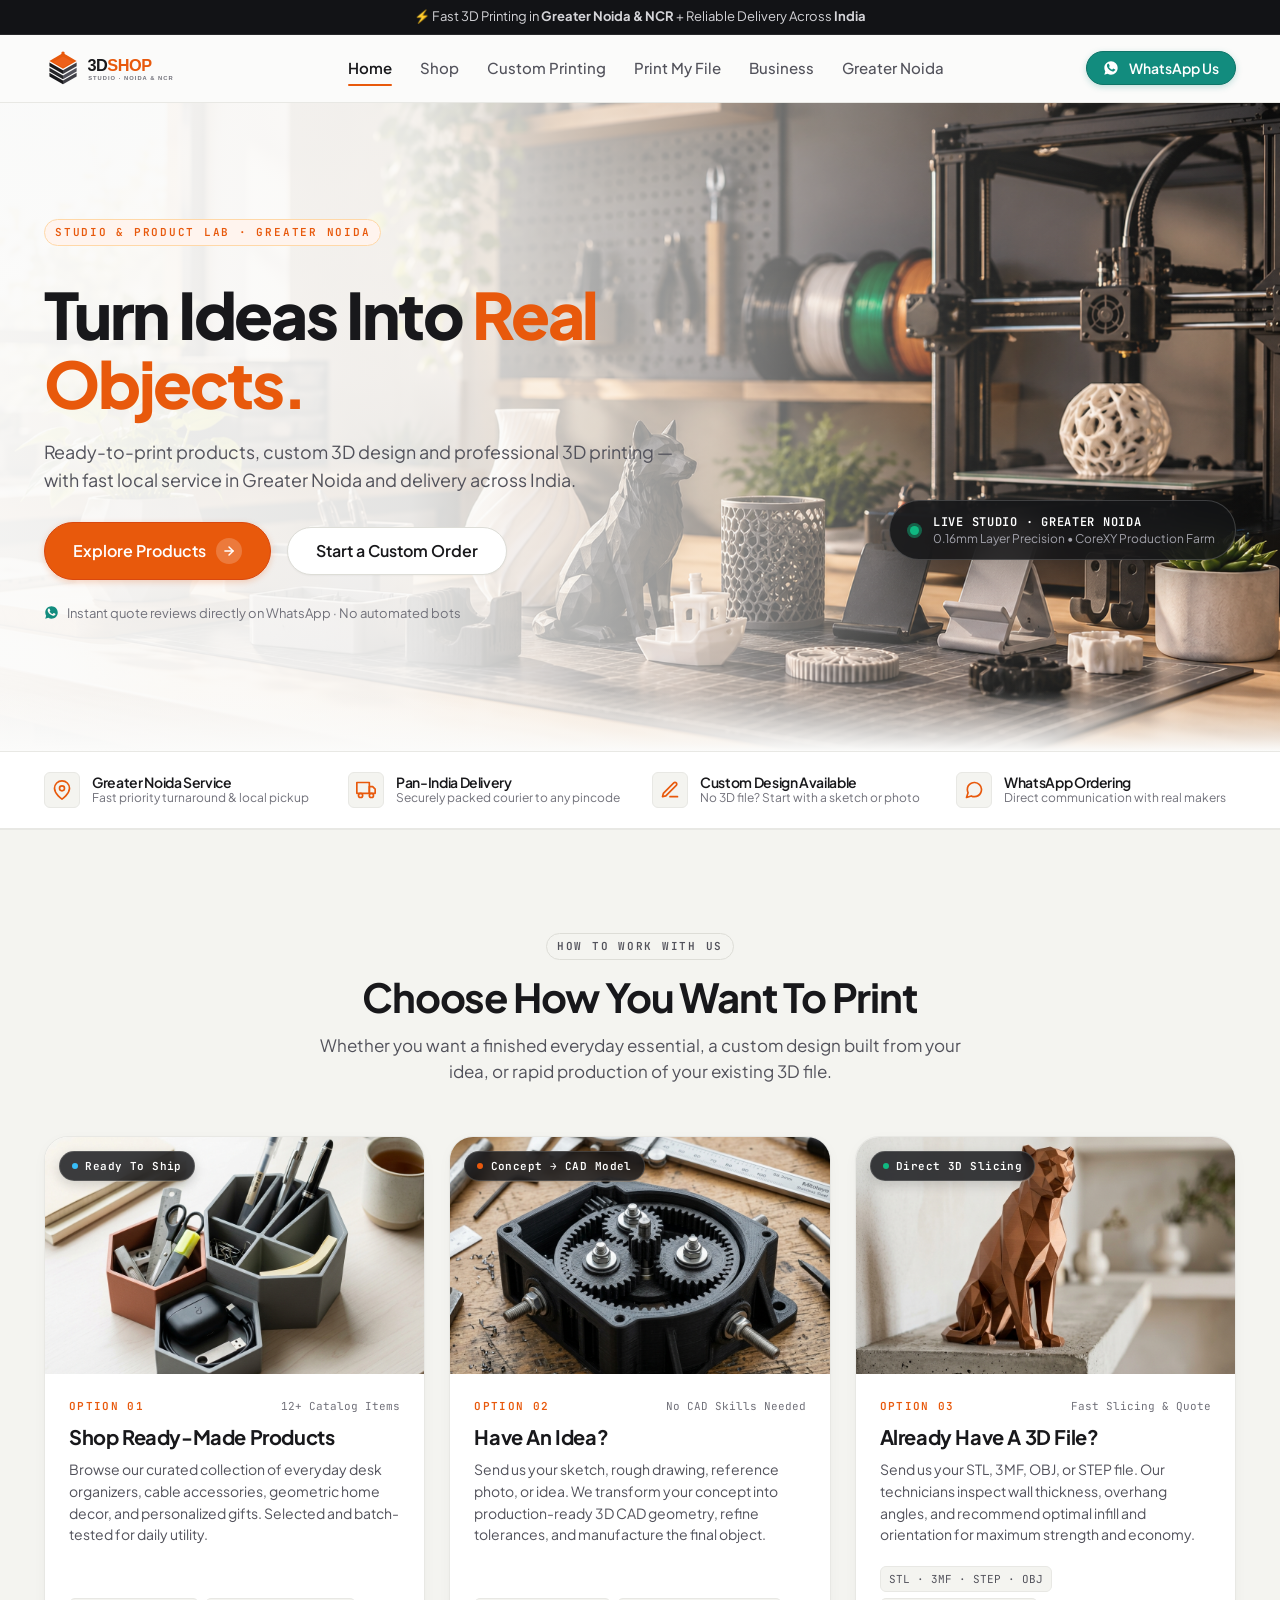
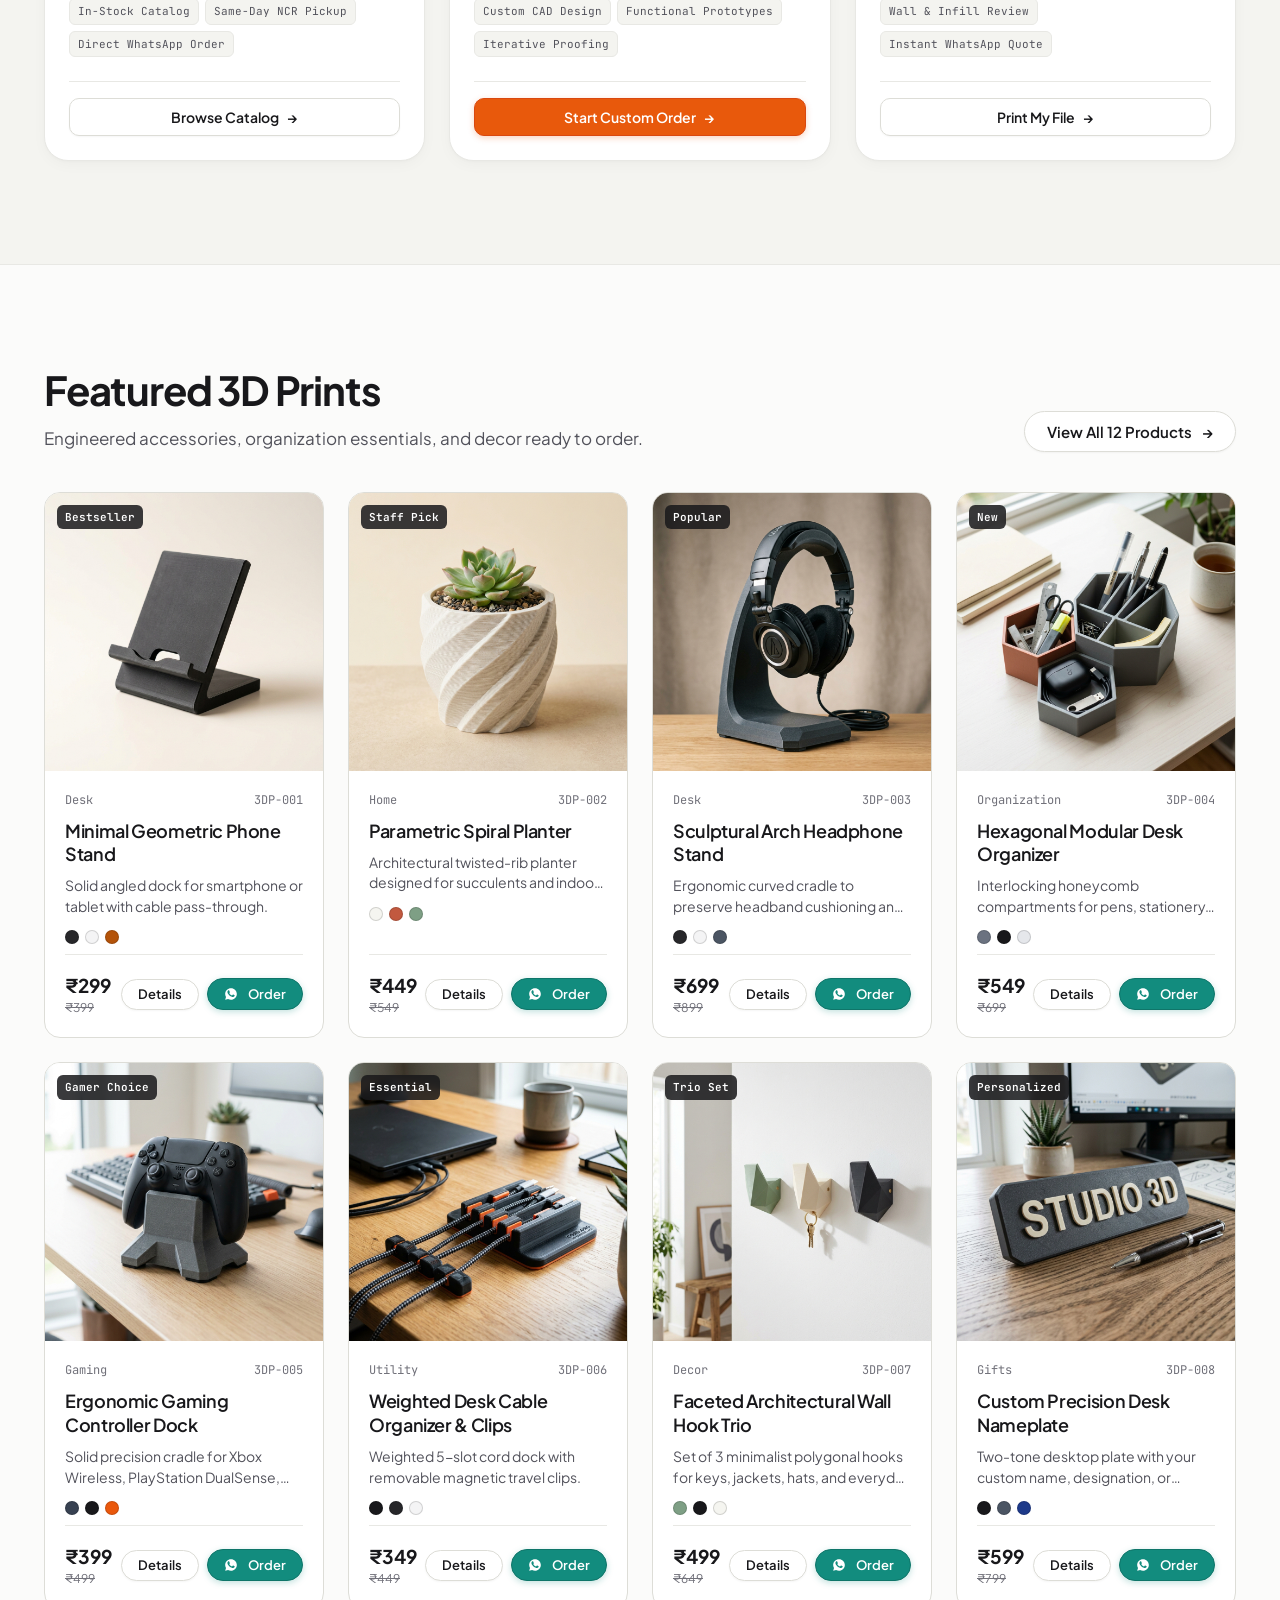
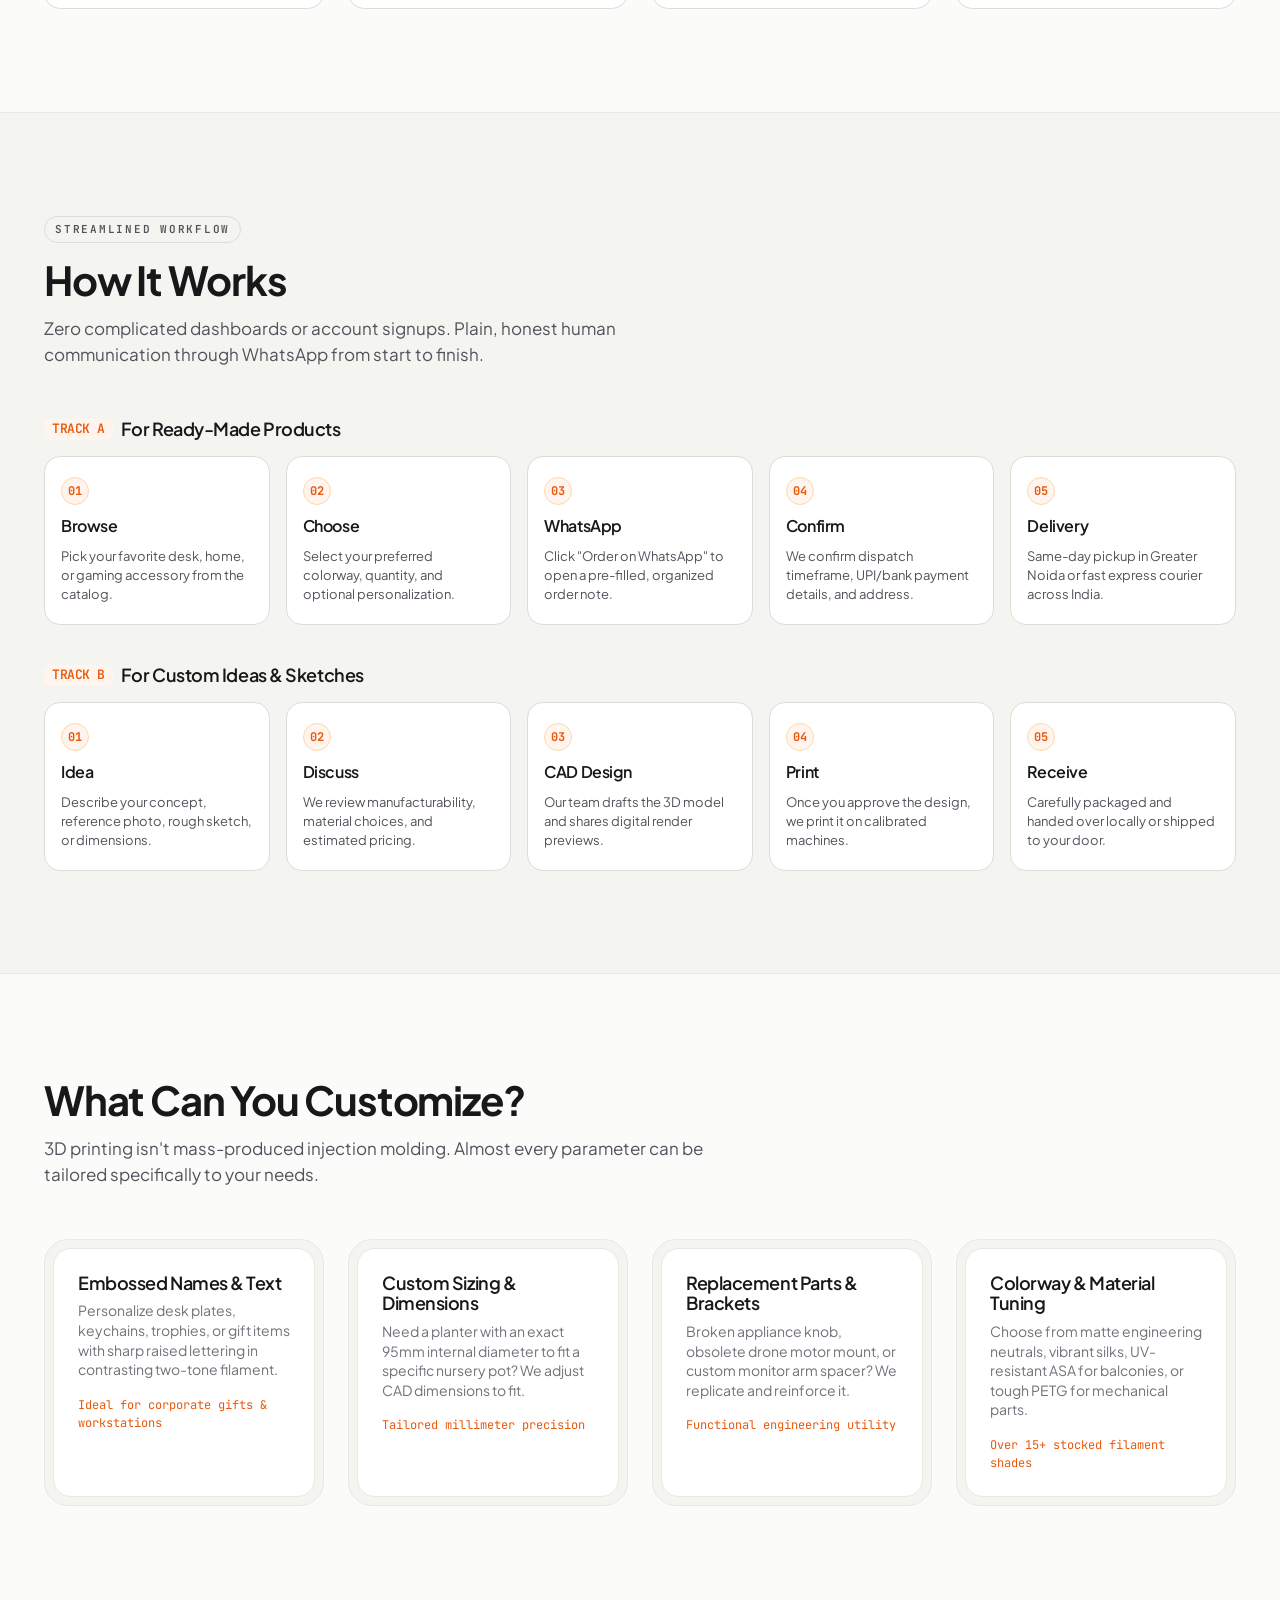
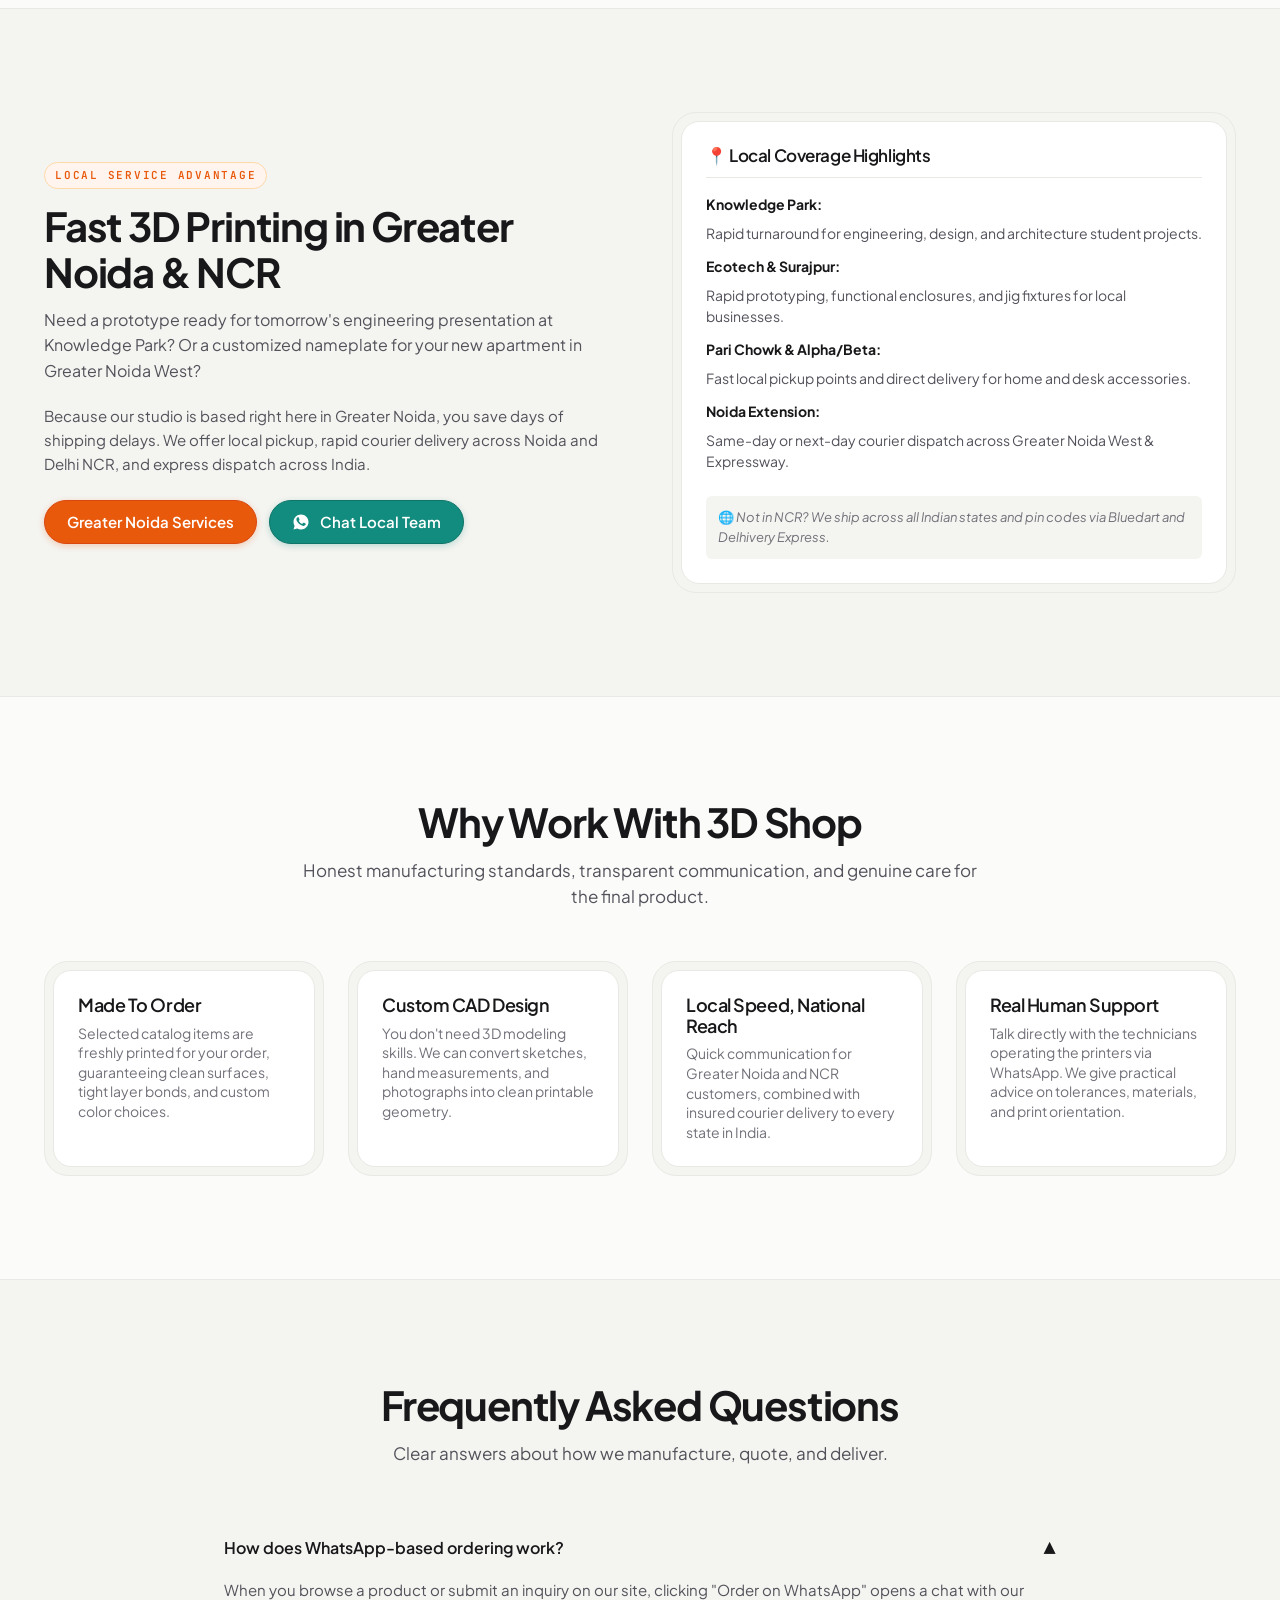
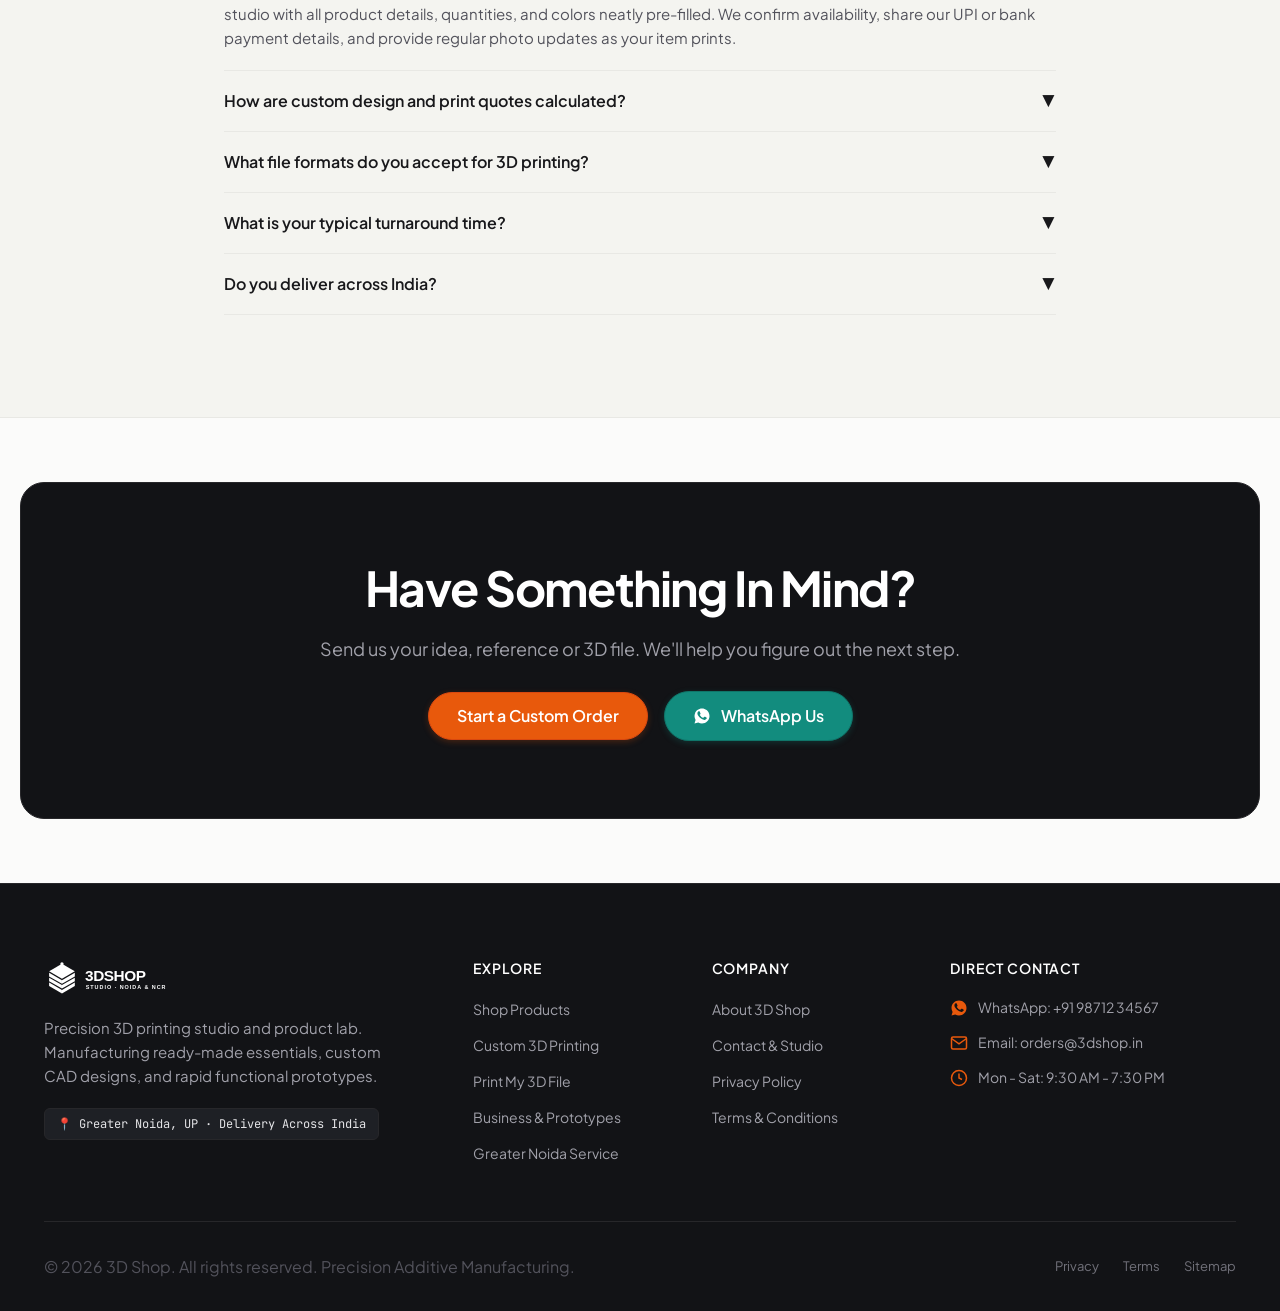
==== index.html @ dcbf20f1 "feat: complete production-ready 3D Shop studio website" ====
<!DOCTYPE html>
<html lang="en">
<head>
  <meta charset="UTF-8">
  <meta name="viewport" content="width=device-width, initial-scale=1.0">
  <title>3D Shop | 3D Printed Products &amp; Custom 3D Printing in India</title>
  <meta name="description" content="Shop ready-made 3D printed products or request custom 3D design and manufacturing. Fast local service in Greater Noida and secure delivery across India.">
  <link rel="canonical" href="https://3dshop.in/">
  
  <!-- Open Graph / Facebook -->
  <meta property="og:type" content="website">
  <meta property="og:url" content="https://3dshop.in/">
  <meta property="og:title" content="3D Shop | Turn Ideas Into Real Objects">
  <meta property="og:description" content="Ready-to-print products, custom 3D design and professional 3D printing. Fast local service in Greater Noida with nationwide delivery across India.">
  <meta property="og:image" content="https://3dshop.in/assets/images/hero-studio-prints.jpg">

  <!-- Twitter / X -->
  <meta name="twitter:card" content="summary_large_image">
  <meta name="twitter:title" content="3D Shop | 3D Printed Products &amp; Custom 3D Printing">
  <meta name="twitter:description" content="Shop ready-made 3D printed products or request custom 3D design. Fast local service in Greater Noida &amp; delivery across India.">
  <meta name="twitter:image" content="https://3dshop.in/assets/images/hero-studio-prints.jpg">

  <!-- Favicons & Manifest -->
  <link rel="icon" type="image/svg+xml" href="assets/logo/favicon.svg">
  <link rel="manifest" href="site.webmanifest">
  <meta name="theme-color" content="#18181B">

  <!-- Stylesheets -->
  <link rel="stylesheet" href="css/style.css">
  <link rel="stylesheet" href="css/components.css">
  <link rel="stylesheet" href="css/responsive.css">

  <!-- Schema.org JSON-LD -->
  <script type="application/ld+json">
  {
    "@context": "https://schema.org",
    "@type": "LocalBusiness",
    "name": "3D Shop",
    "image": "https://3dshop.in/assets/images/hero-studio-prints.jpg",
    "description": "3D printing studio and product store in Greater Noida, providing ready-made 3D printed products, custom 3D design, and rapid prototyping across India.",
    "telephone": "+919871234567",
    "address": {
      "@type": "PostalAddress",
      "addressLocality": "Greater Noida",
      "addressRegion": "Uttar Pradesh",
      "addressCountry": "IN"
    },
    "geo": {
      "@type": "GeoCoordinates",
      "latitude": "28.4744",
      "longitude": "77.5040"
    },
    "url": "https://3dshop.in/",
    "priceRange": "₹₹",
    "areaServed": [
      { "@type": "City", "name": "Greater Noida" },
      { "@type": "City", "name": "Noida" },
      { "@type": "Country", "name": "India" }
    ]
  }
  </script>
</head>
<body>

  <!-- Top Announcement Bar -->
  <div style="background-color: var(--bg-dark); color: #D4D4D8; font-size: 0.8125rem; padding: 0.45rem 1rem; text-align: center; border-bottom: 1px solid var(--border-dark);">
    <span>⚡ Fast 3D Printing in <strong>Greater Noida &amp; NCR</strong> + Reliable Delivery Across <strong>India</strong></span>
  </div>

  <!-- Header -->
  <header class="site-header" role="banner">
    <div class="container header-container">
      <a href="index.html" class="logo-link" aria-label="3D Shop Homepage">
        <img src="assets/logo/logo.svg" alt="3D Shop Logo" class="logo-img" width="160" height="38">
      </a>

      <nav class="desktop-nav" aria-label="Main Navigation">
        <a href="index.html" class="nav-link active">Home</a>
        <a href="shop.html" class="nav-link">Shop</a>
        <a href="custom-3d-printing.html" class="nav-link">Custom Printing</a>
        <a href="print-my-file.html" class="nav-link">Print My File</a>
        <a href="business.html" class="nav-link">Business</a>
        <a href="3d-printing-greater-noida.html" class="nav-link">Greater Noida</a>
      </nav>

      <div class="header-actions">
        <button type="button" class="btn btn-sm btn-whatsapp btn-whatsapp-compact" data-whatsapp-action="general">
          <svg width="16" height="16" viewBox="0 0 24 24" fill="currentColor" aria-hidden="true">
            <path fill-rule="evenodd" clip-rule="evenodd" d="M12 2C6.477 2 2 6.477 2 12c0 1.89.525 3.66 1.438 5.168L2 22l4.98-1.408A9.96 9.96 0 0 0 12 22c5.523 0 10-4.477 10-10S17.523 2 12 2zm5.405 13.924c-.228.644-1.127 1.23-1.603 1.306-.445.07-1.026.098-1.66-.107-.404-.13-1.002-.328-1.748-.65-3.08-1.332-5.09-4.444-5.244-4.65-.154-.205-1.25-1.663-1.25-3.172 0-1.51.785-2.253 1.066-2.56.281-.308.614-.385.82-.385.205 0 .41.002.589.011.189.01.44-.071.688.522.256.615.87 2.128.947 2.282.077.154.128.333.026.538-.103.205-.154.333-.308.513-.154.179-.323.4-.461.538-.154.154-.314.32-.135.628.179.308.796 1.311 1.706 2.121 1.171 1.042 2.16 1.365 2.468 1.519.308.154.487.128.667-.077.179-.205.769-.897.974-1.205.205-.308.41-.256.692-.154.282.103 1.794.846 2.102 1.001.308.154.513.23.589.36.077.127.077.742-.151 1.386z"/>
          </svg>
          <span>WhatsApp Us</span>
        </button>

        <button type="button" class="mobile-nav-toggle" aria-label="Toggle navigation menu" aria-expanded="false">
          <span class="hamburger-icon">
            <span class="hamburger-line"></span>
            <span class="hamburger-line"></span>
            <span class="hamburger-line"></span>
          </span>
        </button>
      </div>
    </div>
  </header>

  <!-- Mobile Drawer Overlay & Panel -->
  <div class="mobile-drawer-overlay"></div>
  <aside class="mobile-drawer" aria-label="Mobile Navigation Drawer">
    <div class="mobile-drawer-header">
      <img src="assets/logo/logo.svg" alt="3D Shop Logo" height="32">
      <button type="button" class="mobile-drawer-close" aria-label="Close navigation menu">
        <svg width="20" height="20" viewBox="0 0 24 24" fill="none" stroke="currentColor" stroke-width="2" stroke-linecap="round" stroke-linejoin="round">
          <line x1="18" y1="6" x2="6" y2="18"></line>
          <line x1="6" y1="6" x2="18" y2="18"></line>
        </svg>
      </button>
    </div>
    <nav class="mobile-drawer-links">
      <a href="index.html" class="mobile-nav-link active">Home</a>
      <a href="shop.html" class="mobile-nav-link">Shop Products</a>
      <a href="custom-3d-printing.html" class="mobile-nav-link">Custom 3D Printing</a>
      <a href="print-my-file.html" class="mobile-nav-link">Print My 3D File</a>
      <a href="business.html" class="mobile-nav-link">Business &amp; Prototyping</a>
      <a href="3d-printing-greater-noida.html" class="mobile-nav-link">Greater Noida Service</a>
      <a href="about.html" class="mobile-nav-link">About Us</a>
      <a href="contact.html" class="mobile-nav-link">Contact</a>
    </nav>
    <div class="mobile-drawer-footer">
      <button type="button" class="btn btn-whatsapp" style="width: 100%;" data-whatsapp-action="general">
        <svg width="18" height="18" viewBox="0 0 24 24" fill="currentColor" aria-hidden="true" style="flex-shrink: 0;"><path fill-rule="evenodd" clip-rule="evenodd" d="M12 2C6.477 2 2 6.477 2 12c0 1.89.525 3.66 1.438 5.168L2 22l4.98-1.408A9.96 9.96 0 0 0 12 22c5.523 0 10-4.477 10-10S17.523 2 12 2zm5.405 13.924c-.228.644-1.127 1.23-1.603 1.306-.445.07-1.026.098-1.66-.107-.404-.13-1.002-.328-1.748-.65-3.08-1.332-5.09-4.444-5.244-4.65-.154-.205-1.25-1.663-1.25-3.172 0-1.51.785-2.253 1.066-2.56.281-.308.614-.385.82-.385.205 0 .41.002.589.011.189.01.44-.071.688.522.256.615.87 2.128.947 2.282.077.154.128.333.026.538-.103.205-.154.333-.308.513-.154.179-.323.4-.461.538-.154.154-.314.32-.135.628.179.308.796 1.311 1.706 2.121 1.171 1.042 2.16 1.365 2.468 1.519.308.154.487.128.667-.077.179-.205.769-.897.974-1.205.205-.308.41-.256.692-.154.282.103 1.794.846 2.102 1.001.308.154.513.23.589.36.077.127.077.742-.151 1.386z"/></svg>
        <span>Chat on WhatsApp</span>
      </button>
      <p class="text-caption" style="text-align: center;">Greater Noida Studio · Nationwide Shipping</p>
    </div>
  </aside>

  <main id="main-content">
    <!-- Hero Section -->
    <section class="section hero-section">
      <div class="container">
        <div class="hero-grid">
          <div class="hero-content">
            <div class="eyebrow">Studio &amp; Product Lab · Greater Noida</div>
            <h1 class="hero-title">
              Turn Ideas Into <span class="highlight">Real Objects.</span>
            </h1>
            <p class="hero-subtext">
              Ready-to-print products, custom 3D design and professional 3D printing — with fast local service in Greater Noida and delivery across India.
            </p>
            <div class="hero-cta-group">
              <a href="shop.html" class="btn btn-lg btn-primary">
                <span>Explore Products</span>
                <span class="btn-icon-wrap" aria-hidden="true">
                  <svg width="14" height="14" viewBox="0 0 24 24" fill="none" stroke="currentColor" stroke-width="2.5" stroke-linecap="round" stroke-linejoin="round">
                    <line x1="5" y1="12" x2="19" y2="12"></line>
                    <polyline points="12 5 19 12 12 19"></polyline>
                  </svg>
                </span>
              </a>
              <a href="custom-3d-printing.html" class="btn btn-lg btn-secondary">
                <span>Start a Custom Order</span>
              </a>
            </div>
            <p class="text-caption" style="display: flex; align-items: center; gap: 0.5rem; margin-top: 0.25rem;">
              <svg width="15" height="15" viewBox="0 0 24 24" fill="#128C7E" aria-hidden="true">
                <path fill-rule="evenodd" clip-rule="evenodd" d="M12 2C6.477 2 2 6.477 2 12c0 1.89.525 3.66 1.438 5.168L2 22l4.98-1.408A9.96 9.96 0 0 0 12 22c5.523 0 10-4.477 10-10S17.523 2 12 2zm5.405 13.924c-.228.644-1.127 1.23-1.603 1.306-.445.07-1.026.098-1.66-.107-.404-.13-1.002-.328-1.748-.65-3.08-1.332-5.09-4.444-5.244-4.65-.154-.205-1.25-1.663-1.25-3.172 0-1.51.785-2.253 1.066-2.56.281-.308.614-.385.82-.385.205 0 .41.002.589.011.189.01.44-.071.688.522.256.615.87 2.128.947 2.282.077.154.128.333.026.538-.103.205-.154.333-.308.513-.154.179-.323.4-.461.538-.154.154-.314.32-.135.628.179.308.796 1.311 1.706 2.121 1.171 1.042 2.16 1.365 2.468 1.519.308.154.487.128.667-.077.179-.205.769-.897.974-1.205.205-.308.41-.256.692-.154.282.103 1.794.846 2.102 1.001.308.154.513.23.589.36.077.127.077.742-.151 1.386z"/>
              </svg>
              <span>Instant quote reviews directly on WhatsApp · No automated bots</span>
            </p>
          </div>

          <!-- Hero Studio Live Telemetry Badge (Showcasing hero.png background) -->
          <div class="hero-visual-wrap">
            <div class="hero-studio-badge">
              <span class="pulse-indicator" aria-hidden="true"></span>
              <div class="hero-studio-badge-text">
                <span class="hero-studio-badge-title">Live Studio &middot; Greater Noida</span>
                <span class="hero-studio-badge-sub">0.16mm Layer Precision &bull; CoreXY Production Farm</span>
              </div>
            </div>
          </div>
        </div>
      </div>
    </section>

    <!-- Trust Strip -->
    <div class="trust-strip">
      <div class="container">
        <div class="trust-strip-grid">
          <div class="trust-item">
            <div class="trust-icon-box">
              <svg width="20" height="20" viewBox="0 0 24 24" fill="none" stroke="currentColor" stroke-width="2" stroke-linecap="round" stroke-linejoin="round">
                <path d="M21 10c0 7-9 13-9 13s-9-6-9-13a9 9 0 0 1 18 0z"></path>
                <circle cx="12" cy="10" r="3"></circle>
              </svg>
            </div>
            <div class="trust-text-group">
              <h4>Greater Noida Service</h4>
              <p>Fast priority turnaround &amp; local pickup</p>
            </div>
          </div>

          <div class="trust-item">
            <div class="trust-icon-box">
              <svg width="20" height="20" viewBox="0 0 24 24" fill="none" stroke="currentColor" stroke-width="2" stroke-linecap="round" stroke-linejoin="round">
                <rect x="1" y="3" width="15" height="13"></rect>
                <polygon points="16 8 20 8 23 11 23 16 16 16 16 8"></polygon>
                <circle cx="5.5" cy="18.5" r="2.5"></circle>
                <circle cx="18.5" cy="18.5" r="2.5"></circle>
              </svg>
            </div>
            <div class="trust-text-group">
              <h4>Pan-India Delivery</h4>
              <p>Securely packed courier to any pincode</p>
            </div>
          </div>

          <div class="trust-item">
            <div class="trust-icon-box">
              <svg width="20" height="20" viewBox="0 0 24 24" fill="none" stroke="currentColor" stroke-width="2" stroke-linecap="round" stroke-linejoin="round">
                <path d="M12 20h9"></path>
                <path d="M16.5 3.5a2.121 2.121 0 0 1 3 3L7 19l-4 1 1-4L16.5 3.5z"></path>
              </svg>
            </div>
            <div class="trust-text-group">
              <h4>Custom Design Available</h4>
              <p>No 3D file? Start with a sketch or photo</p>
            </div>
          </div>

          <div class="trust-item">
            <div class="trust-icon-box">
              <svg width="20" height="20" viewBox="0 0 24 24" fill="none" stroke="currentColor" stroke-width="2" stroke-linecap="round" stroke-linejoin="round">
                <path d="M21 11.5a8.38 8.38 0 0 1-.9 3.8 8.5 8.5 0 0 1-7.6 4.7 8.38 8.38 0 0 1-3.8-.9L3 21l1.9-5.7a8.38 8.38 0 0 1-.9-3.8 8.5 8.5 0 0 1 4.7-7.6 8.38 8.38 0 0 1 3.8-.9h.5a8.48 8.48 0 0 1 8 8v.5z"></path>
              </svg>
            </div>
            <div class="trust-text-group">
              <h4>WhatsApp Ordering</h4>
              <p>Direct communication with real makers</p>
            </div>
          </div>
        </div>
      </div>
    </div>

    <!-- Three Service Paths Section -->
    <section class="section section-subtle">
      <div class="container">
        <div class="section-header center">
          <div class="eyebrow eyebrow-neutral">How To Work With Us</div>
          <h2 class="section-title">Choose How You Want To Print</h2>
          <p class="section-description">
            Whether you want a finished everyday essential, a custom design built from your idea, or rapid production of your existing 3D file.
          </p>
        </div>

        <div class="paths-grid">
          <!-- Card 1: Shop Ready-Made -->
          <div class="path-card-premium reveal-on-scroll">
            <div class="path-card-media">
              <img src="assets/products/desk-organizer.jpg" alt="Curated 3D printed modular desk organizer" class="path-card-img" width="600" height="380" loading="lazy">
              <div class="path-card-badge-floating">
                <span class="path-badge-dot"></span>
                <span>Ready To Ship</span>
              </div>
            </div>
            <div class="path-card-body">
              <div class="path-meta-row">
                <span class="path-badge">OPTION 01</span>
                <span class="path-micro-spec">12+ Catalog Items</span>
              </div>
              <h3 class="path-card-title">Shop Ready-Made Products</h3>
              <p class="path-card-desc">
                Browse our curated collection of everyday desk organizers, cable accessories, geometric home decor, and personalized gifts. Selected and batch-tested for daily utility.
              </p>
              <div class="path-card-tags">
                <span class="path-tag">In-Stock Catalog</span>
                <span class="path-tag">Same-Day NCR Pickup</span>
                <span class="path-tag">Direct WhatsApp Order</span>
              </div>
              <div class="path-card-action">
                <a href="shop.html" class="btn btn-secondary path-btn">
                  <span>Browse Catalog</span>
                  <span class="btn-arrow" aria-hidden="true">&rarr;</span>
                </a>
              </div>
            </div>
          </div>

          <!-- Card 2: Custom Design + Print -->
          <div class="path-card-premium reveal-on-scroll">
            <div class="path-card-media">
              <img src="assets/products/mechanical-gear.jpg" alt="Custom precision engineered 3D printed mechanical assembly" class="path-card-img" width="600" height="380" loading="lazy">
              <div class="path-card-badge-floating">
                <span class="path-badge-dot path-dot-orange"></span>
                <span>Concept &rarr; CAD Model</span>
              </div>
            </div>
            <div class="path-card-body">
              <div class="path-meta-row">
                <span class="path-badge">OPTION 02</span>
                <span class="path-micro-spec">No CAD Skills Needed</span>
              </div>
              <h3 class="path-card-title">Have An Idea?</h3>
              <p class="path-card-desc">
                Send us your sketch, rough drawing, reference photo, or idea. We transform your concept into production-ready 3D CAD geometry, refine tolerances, and manufacture the final object.
              </p>
              <div class="path-card-tags">
                <span class="path-tag">Custom CAD Design</span>
                <span class="path-tag">Functional Prototypes</span>
                <span class="path-tag">Iterative Proofing</span>
              </div>
              <div class="path-card-action">
                <a href="custom-3d-printing.html" class="btn btn-primary path-btn">
                  <span>Start Custom Order</span>
                  <span class="btn-arrow" aria-hidden="true">&rarr;</span>
                </a>
              </div>
            </div>
          </div>

          <!-- Card 3: Print My 3D File -->
          <div class="path-card-premium reveal-on-scroll">
            <div class="path-card-media">
              <img src="assets/products/geometric-sculpture.jpg" alt="Complex low-poly geometric 3D printed sculpture" class="path-card-img" width="600" height="380" loading="lazy">
              <div class="path-card-badge-floating">
                <span class="path-badge-dot path-dot-green"></span>
                <span>Direct 3D Slicing</span>
              </div>
            </div>
            <div class="path-card-body">
              <div class="path-meta-row">
                <span class="path-badge">OPTION 03</span>
                <span class="path-micro-spec">Fast Slicing &amp; Quote</span>
              </div>
              <h3 class="path-card-title">Already Have A 3D File?</h3>
              <p class="path-card-desc">
                Send us your STL, 3MF, OBJ, or STEP file. Our technicians inspect wall thickness, overhang angles, and recommend optimal infill and orientation for maximum strength and economy.
              </p>
              <div class="path-card-tags">
                <span class="path-tag">STL &middot; 3MF &middot; STEP &middot; OBJ</span>
                <span class="path-tag">Wall &amp; Infill Review</span>
                <span class="path-tag">Instant WhatsApp Quote</span>
              </div>
              <div class="path-card-action">
                <a href="print-my-file.html" class="btn btn-secondary path-btn">
                  <span>Print My File</span>
                  <span class="btn-arrow" aria-hidden="true">&rarr;</span>
                </a>
              </div>
            </div>
          </div>
        </div>
      </div>
    </section>

    <!-- Featured Products Section -->
    <section class="section">
      <div class="container">
        <div style="display: flex; align-items: flex-end; justify-content: space-between; flex-wrap: wrap; gap: 1rem; margin-bottom: 2.5rem;">
          <div>
            <h2 class="section-title">Featured 3D Prints</h2>
            <p class="section-description">Engineered accessories, organization essentials, and decor ready to order.</p>
          </div>
          <a href="shop.html" class="btn btn-secondary">
            <span>View All 12 Products</span>
            <span aria-hidden="true">&rarr;</span>
          </a>
        </div>

        <div class="products-grid" id="featured-products-container">
          <!-- Populated by JavaScript from products.js -->
        </div>
      </div>
    </section>

    <!-- How It Works (Visual Process Lanes) -->
    <section class="section section-subtle">
      <div class="container">
        <div class="section-header">
          <div class="eyebrow eyebrow-neutral">Streamlined Workflow</div>
          <h2 class="section-title">How It Works</h2>
          <p class="section-description">
            Zero complicated dashboards or account signups. Plain, honest human communication through WhatsApp from start to finish.
          </p>
        </div>

        <div style="display: flex; flex-direction: column; gap: 2.5rem;">
          <!-- Track A: Ready-Made -->
          <div>
            <h4 style="margin-bottom: 1rem; color: var(--text-primary); display: flex; align-items: center; gap: 0.5rem;">
              <span style="font-family: var(--font-mono); font-size: 0.8125rem; color: var(--accent); background: var(--accent-light); padding: 0.2rem 0.5rem; border-radius: var(--radius-sm);">TRACK A</span>
              <span>For Ready-Made Products</span>
            </h4>
            <div class="process-grid">
              <div class="process-step-card reveal-on-scroll">
                <span class="process-step-num">01</span>
                <h4 class="process-step-title">Browse</h4>
                <p class="process-step-desc">Pick your favorite desk, home, or gaming accessory from the catalog.</p>
              </div>
              <div class="process-step-card reveal-on-scroll">
                <span class="process-step-num">02</span>
                <h4 class="process-step-title">Choose</h4>
                <p class="process-step-desc">Select your preferred colorway, quantity, and optional personalization.</p>
              </div>
              <div class="process-step-card reveal-on-scroll">
                <span class="process-step-num">03</span>
                <h4 class="process-step-title">WhatsApp</h4>
                <p class="process-step-desc">Click "Order on WhatsApp" to open a pre-filled, organized order note.</p>
              </div>
              <div class="process-step-card reveal-on-scroll">
                <span class="process-step-num">04</span>
                <h4 class="process-step-title">Confirm</h4>
                <p class="process-step-desc">We confirm dispatch timeframe, UPI/bank payment details, and address.</p>
              </div>
              <div class="process-step-card reveal-on-scroll">
                <span class="process-step-num">05</span>
                <h4 class="process-step-title">Delivery</h4>
                <p class="process-step-desc">Same-day pickup in Greater Noida or fast express courier across India.</p>
              </div>
            </div>
          </div>

          <!-- Track B: Custom Design -->
          <div>
            <h4 style="margin-bottom: 1rem; color: var(--text-primary); display: flex; align-items: center; gap: 0.5rem;">
              <span style="font-family: var(--font-mono); font-size: 0.8125rem; color: var(--accent); background: var(--accent-light); padding: 0.2rem 0.5rem; border-radius: var(--radius-sm);">TRACK B</span>
              <span>For Custom Ideas &amp; Sketches</span>
            </h4>
            <div class="process-grid">
              <div class="process-step-card reveal-on-scroll">
                <span class="process-step-num">01</span>
                <h4 class="process-step-title">Idea</h4>
                <p class="process-step-desc">Describe your concept, reference photo, rough sketch, or dimensions.</p>
              </div>
              <div class="process-step-card reveal-on-scroll">
                <span class="process-step-num">02</span>
                <h4 class="process-step-title">Discuss</h4>
                <p class="process-step-desc">We review manufacturability, material choices, and estimated pricing.</p>
              </div>
              <div class="process-step-card reveal-on-scroll">
                <span class="process-step-num">03</span>
                <h4 class="process-step-title">CAD Design</h4>
                <p class="process-step-desc">Our team drafts the 3D model and shares digital render previews.</p>
              </div>
              <div class="process-step-card reveal-on-scroll">
                <span class="process-step-num">04</span>
                <h4 class="process-step-title">Print</h4>
                <p class="process-step-desc">Once you approve the design, we print it on calibrated machines.</p>
              </div>
              <div class="process-step-card reveal-on-scroll">
                <span class="process-step-num">05</span>
                <h4 class="process-step-title">Receive</h4>
                <p class="process-step-desc">Carefully packaged and handed over locally or shipped to your door.</p>
              </div>
            </div>
          </div>
        </div>
      </div>
    </section>

    <!-- Customization Showcase -->
    <section class="section">
      <div class="container">
        <div class="section-header">
          <h2 class="section-title">What Can You Customize?</h2>
          <p class="section-description">
            3D printing isn't mass-produced injection molding. Almost every parameter can be tailored specifically to your needs.
          </p>
        </div>

        <div style="display: grid; grid-template-columns: repeat(auto-fit, minmax(min(100%, 260px), 1fr)); gap: 1.5rem;">
          <div class="card-shell reveal-on-scroll">
            <div class="card-inner">
              <h4 style="margin-bottom: 0.5rem;">Embossed Names &amp; Text</h4>
              <p class="text-caption" style="font-size: 0.875rem; margin-bottom: 1rem;">Personalize desk plates, keychains, trophies, or gift items with sharp raised lettering in contrasting two-tone filament.</p>
              <span class="text-mono" style="font-size: 0.75rem; color: var(--accent);">Ideal for corporate gifts &amp; workstations</span>
            </div>
          </div>

          <div class="card-shell reveal-on-scroll">
            <div class="card-inner">
              <h4 style="margin-bottom: 0.5rem;">Custom Sizing &amp; Dimensions</h4>
              <p class="text-caption" style="font-size: 0.875rem; margin-bottom: 1rem;">Need a planter with an exact 95mm internal diameter to fit a specific nursery pot? We adjust CAD dimensions to fit.</p>
              <span class="text-mono" style="font-size: 0.75rem; color: var(--accent);">Tailored millimeter precision</span>
            </div>
          </div>

          <div class="card-shell reveal-on-scroll">
            <div class="card-inner">
              <h4 style="margin-bottom: 0.5rem;">Replacement Parts &amp; Brackets</h4>
              <p class="text-caption" style="font-size: 0.875rem; margin-bottom: 1rem;">Broken appliance knob, obsolete drone motor mount, or custom monitor arm spacer? We replicate and reinforce it.</p>
              <span class="text-mono" style="font-size: 0.75rem; color: var(--accent);">Functional engineering utility</span>
            </div>
          </div>

          <div class="card-shell reveal-on-scroll">
            <div class="card-inner">
              <h4 style="margin-bottom: 0.5rem;">Colorway &amp; Material Tuning</h4>
              <p class="text-caption" style="font-size: 0.875rem; margin-bottom: 1rem;">Choose from matte engineering neutrals, vibrant silks, UV-resistant ASA for balconies, or tough PETG for mechanical parts.</p>
              <span class="text-mono" style="font-size: 0.75rem; color: var(--accent);">Over 15+ stocked filament shades</span>
            </div>
          </div>
        </div>
      </div>
    </section>

    <!-- Greater Noida Local Advantage Callout -->
    <section class="section section-subtle">
      <div class="container">
        <div class="local-advantage-grid">
          <div>
            <div class="eyebrow">Local Service Advantage</div>
            <h2 class="section-title">Fast 3D Printing in Greater Noida &amp; NCR</h2>
            <p style="margin-bottom: 1.25rem;">
              Need a prototype ready for tomorrow's engineering presentation at Knowledge Park? Or a customized nameplate for your new apartment in Greater Noida West?
            </p>
            <p style="margin-bottom: 1.5rem; font-size: 0.9375rem; color: var(--text-secondary);">
              Because our studio is based right here in Greater Noida, you save days of shipping delays. We offer local pickup, rapid courier delivery across Noida and Delhi NCR, and express dispatch across India.
            </p>
            <div style="display: flex; flex-wrap: wrap; gap: 0.75rem;">
              <a href="3d-printing-greater-noida.html" class="btn btn-primary">
                <span>Greater Noida Services</span>
              </a>
              <button type="button" class="btn btn-whatsapp" data-whatsapp-action="greater-noida">
        <svg width="18" height="18" viewBox="0 0 24 24" fill="currentColor" aria-hidden="true" style="flex-shrink: 0;"><path fill-rule="evenodd" clip-rule="evenodd" d="M12 2C6.477 2 2 6.477 2 12c0 1.89.525 3.66 1.438 5.168L2 22l4.98-1.408A9.96 9.96 0 0 0 12 22c5.523 0 10-4.477 10-10S17.523 2 12 2zm5.405 13.924c-.228.644-1.127 1.23-1.603 1.306-.445.07-1.026.098-1.66-.107-.404-.13-1.002-.328-1.748-.65-3.08-1.332-5.09-4.444-5.244-4.65-.154-.205-1.25-1.663-1.25-3.172 0-1.51.785-2.253 1.066-2.56.281-.308.614-.385.82-.385.205 0 .41.002.589.011.189.01.44-.071.688.522.256.615.87 2.128.947 2.282.077.154.128.333.026.538-.103.205-.154.333-.308.513-.154.179-.323.4-.461.538-.154.154-.314.32-.135.628.179.308.796 1.311 1.706 2.121 1.171 1.042 2.16 1.365 2.468 1.519.308.154.487.128.667-.077.179-.205.769-.897.974-1.205.205-.308.41-.256.692-.154.282.103 1.794.846 2.102 1.001.308.154.513.23.589.36.077.127.077.742-.151 1.386z"/></svg>
        <span>Chat Local Team</span>
      </button>
            </div>
          </div>

          <div class="card-shell">
            <div class="card-inner" style="gap: 1rem;">
              <h4 style="font-size: 1.0625rem; border-bottom: 1px solid var(--border-subtle); padding-bottom: 0.75rem;">
                📍 Local Coverage Highlights
              </h4>
              <ul class="local-coverage-list">
                <li>
                  <strong>Knowledge Park:</strong>
                  <span>Rapid turnaround for engineering, design, and architecture student projects.</span>
                </li>
                <li>
                  <strong>Ecotech &amp; Surajpur:</strong>
                  <span>Rapid prototyping, functional enclosures, and jig fixtures for local businesses.</span>
                </li>
                <li>
                  <strong>Pari Chowk &amp; Alpha/Beta:</strong>
                  <span>Fast local pickup points and direct delivery for home and desk accessories.</span>
                </li>
                <li>
                  <strong>Noida Extension:</strong>
                  <span>Same-day or next-day courier dispatch across Greater Noida West &amp; Expressway.</span>
                </li>
              </ul>
              <div style="margin-top: 0.5rem; padding: 0.75rem; background: var(--bg-subtle); border-radius: var(--radius-sm); font-size: 0.8125rem; color: var(--text-muted);">
                🌐 <em>Not in NCR? We ship across all Indian states and pin codes via Bluedart and Delhivery Express.</em>
              </div>
            </div>
          </div>
        </div>
      </div>
    </section>

    <!-- Why 3D Shop (Trust Section) -->
    <section class="section">
      <div class="container">
        <div class="section-header center">
          <h2 class="section-title">Why Work With 3D Shop</h2>
          <p class="section-description">Honest manufacturing standards, transparent communication, and genuine care for the final product.</p>
        </div>

        <div style="display: grid; grid-template-columns: repeat(auto-fit, minmax(260px, 1fr)); gap: 1.5rem;">
          <div class="card-shell reveal-on-scroll">
            <div class="card-inner">
              <h4 style="margin-bottom: 0.5rem;">Made To Order</h4>
              <p class="text-caption" style="font-size: 0.875rem;">Selected catalog items are freshly printed for your order, guaranteeing clean surfaces, tight layer bonds, and custom color choices.</p>
            </div>
          </div>

          <div class="card-shell reveal-on-scroll">
            <div class="card-inner">
              <h4 style="margin-bottom: 0.5rem;">Custom CAD Design</h4>
              <p class="text-caption" style="font-size: 0.875rem;">You don't need 3D modeling skills. We can convert sketches, hand measurements, and photographs into clean printable geometry.</p>
            </div>
          </div>

          <div class="card-shell reveal-on-scroll">
            <div class="card-inner">
              <h4 style="margin-bottom: 0.5rem;">Local Speed, National Reach</h4>
              <p class="text-caption" style="font-size: 0.875rem;">Quick communication for Greater Noida and NCR customers, combined with insured courier delivery to every state in India.</p>
            </div>
          </div>

          <div class="card-shell reveal-on-scroll">
            <div class="card-inner">
              <h4 style="margin-bottom: 0.5rem;">Real Human Support</h4>
              <p class="text-caption" style="font-size: 0.875rem;">Talk directly with the technicians operating the printers via WhatsApp. We give practical advice on tolerances, materials, and print orientation.</p>
            </div>
          </div>
        </div>
      </div>
    </section>

    <!-- FAQ Accordion -->
    <section class="section section-subtle">
      <div class="container container-narrow">
        <div class="section-header center">
          <h2 class="section-title">Frequently Asked Questions</h2>
          <p class="section-description">Clear answers about how we manufacture, quote, and deliver.</p>
        </div>

        <div class="accordion-group">
          <div class="accordion-item open">
            <button type="button" class="accordion-trigger" aria-expanded="true">
              <span>How does WhatsApp-based ordering work?</span>
              <span class="accordion-chevron">▼</span>
            </button>
            <div class="accordion-content">
              When you browse a product or submit an inquiry on our site, clicking "Order on WhatsApp" opens a chat with our studio with all product details, quantities, and colors neatly pre-filled. We confirm availability, share our UPI or bank payment details, and provide regular photo updates as your item prints.
            </div>
          </div>

          <div class="accordion-item">
            <button type="button" class="accordion-trigger" aria-expanded="false">
              <span>How are custom design and print quotes calculated?</span>
              <span class="accordion-chevron">▼</span>
            </button>
            <div class="accordion-content">
              Quotes depend on material volume (in grams), total print time (in hours), and whether 3D CAD modeling is required. We evaluate every model or sketch individually to give you the most economical orientation and infill percentage.
            </div>
          </div>

          <div class="accordion-item">
            <button type="button" class="accordion-trigger" aria-expanded="false">
              <span>What file formats do you accept for 3D printing?</span>
              <span class="accordion-chevron">▼</span>
            </button>
            <div class="accordion-content">
              We primarily accept STL, 3MF, OBJ, and STEP files. You can attach your file directly inside our WhatsApp conversation when requesting a quote. Your files stay on your device until you choose to send them.
            </div>
          </div>

          <div class="accordion-item">
            <button type="button" class="accordion-trigger" aria-expanded="false">
              <span>What is your typical turnaround time?</span>
              <span class="accordion-chevron">▼</span>
            </button>
            <div class="accordion-content">
              In-stock ready-made products are dispatched within 24 hours. Custom prints and prototypes usually take 1 to 3 days depending on complexity and print duration. Greater Noida customers can pick up locally or opt for same-day local courier.
            </div>
          </div>

          <div class="accordion-item">
            <button type="button" class="accordion-trigger" aria-expanded="false">
              <span>Do you deliver across India?</span>
              <span class="accordion-chevron">▼</span>
            </button>
            <div class="accordion-content">
              Yes! We ship across India via dependable express couriers (Bluedart, Delhivery, DTDC). All shipments are packed in custom multi-layer bubble wrap and rigid boxes to ensure zero transit damage.
            </div>
          </div>
        </div>
      </div>
    </section>

    <!-- Final Conversion Section -->
    <section class="conversion-section">
      <div class="conversion-content">
        <h2>Have Something In Mind?</h2>
        <p>Send us your idea, reference or 3D file. We'll help you figure out the next step.</p>
        <div class="conversion-cta-row">
          <a href="custom-3d-printing.html" class="btn btn-lg btn-primary">
            <span>Start a Custom Order</span>
          </a>
          <button type="button" class="btn btn-lg btn-whatsapp" data-whatsapp-action="general">
            <svg width="18" height="18" viewBox="0 0 24 24" fill="currentColor" aria-hidden="true">
              <path fill-rule="evenodd" clip-rule="evenodd" d="M12 2C6.477 2 2 6.477 2 12c0 1.89.525 3.66 1.438 5.168L2 22l4.98-1.408A9.96 9.96 0 0 0 12 22c5.523 0 10-4.477 10-10S17.523 2 12 2zm5.405 13.924c-.228.644-1.127 1.23-1.603 1.306-.445.07-1.026.098-1.66-.107-.404-.13-1.002-.328-1.748-.65-3.08-1.332-5.09-4.444-5.244-4.65-.154-.205-1.25-1.663-1.25-3.172 0-1.51.785-2.253 1.066-2.56.281-.308.614-.385.82-.385.205 0 .41.002.589.011.189.01.44-.071.688.522.256.615.87 2.128.947 2.282.077.154.128.333.026.538-.103.205-.154.333-.308.513-.154.179-.323.4-.461.538-.154.154-.314.32-.135.628.179.308.796 1.311 1.706 2.121 1.171 1.042 2.16 1.365 2.468 1.519.308.154.487.128.667-.077.179-.205.769-.897.974-1.205.205-.308.41-.256.692-.154.282.103 1.794.846 2.102 1.001.308.154.513.23.589.36.077.127.077.742-.151 1.386z"/>
            </svg>
            <span>WhatsApp Us</span>
          </button>
        </div>
      </div>
    </section>
  </main>

  <!-- Mobile Sticky Bottom WhatsApp Action -->
  <div class="mobile-bottom-bar" aria-label="Quick WhatsApp Contact Bar">
    <div class="mobile-bottom-bar-inner">
      <button type="button" class="btn btn-whatsapp" data-whatsapp-action="general">
        <svg width="18" height="18" viewBox="0 0 24 24" fill="currentColor" aria-hidden="true">
          <path fill-rule="evenodd" clip-rule="evenodd" d="M12 2C6.477 2 2 6.477 2 12c0 1.89.525 3.66 1.438 5.168L2 22l4.98-1.408A9.96 9.96 0 0 0 12 22c5.523 0 10-4.477 10-10S17.523 2 12 2zm5.405 13.924c-.228.644-1.127 1.23-1.603 1.306-.445.07-1.026.098-1.66-.107-.404-.13-1.002-.328-1.748-.65-3.08-1.332-5.09-4.444-5.244-4.65-.154-.205-1.25-1.663-1.25-3.172 0-1.51.785-2.253 1.066-2.56.281-.308.614-.385.82-.385.205 0 .41.002.589.011.189.01.44-.071.688.522.256.615.87 2.128.947 2.282.077.154.128.333.026.538-.103.205-.154.333-.308.513-.154.179-.323.4-.461.538-.154.154-.314.32-.135.628.179.308.796 1.311 1.706 2.121 1.171 1.042 2.16 1.365 2.468 1.519.308.154.487.128.667-.077.179-.205.769-.897.974-1.205.205-.308.41-.256.692-.154.282.103 1.794.846 2.102 1.001.308.154.513.23.589.36.077.127.077.742-.151 1.386z"/>
        </svg>
        <span>Order / Chat on WhatsApp</span>
      </button>
    </div>
  </div>

    <!-- Footer -->
  <footer class="site-footer" role="contentinfo">
    <div class="container">
      <div class="footer-top">
        <div class="footer-brand">
          <a href="index.html">
            <img src="assets/logo/logo.svg" alt="3D Shop Logo" class="footer-logo" width="150" height="36">
          </a>
          <p class="footer-tagline">
            Precision 3D printing studio and product lab. Manufacturing ready-made essentials, custom CAD designs, and rapid functional prototypes.
          </p>
          <div class="footer-service-pill">
            <span>📍 Greater Noida, UP · Delivery Across India</span>
          </div>
        </div>

        <div>
          <h4 class="footer-col-title">Explore</h4>
          <ul class="footer-links">
            <li><a href="shop.html" class="footer-link">Shop Products</a></li>
            <li><a href="custom-3d-printing.html" class="footer-link">Custom 3D Printing</a></li>
            <li><a href="print-my-file.html" class="footer-link">Print My 3D File</a></li>
            <li><a href="business.html" class="footer-link">Business &amp; Prototypes</a></li>
            <li><a href="3d-printing-greater-noida.html" class="footer-link">Greater Noida Service</a></li>
          </ul>
        </div>

        <div>
          <h4 class="footer-col-title">Company</h4>
          <ul class="footer-links">
            <li><a href="about.html" class="footer-link">About 3D Shop</a></li>
            <li><a href="contact.html" class="footer-link">Contact &amp; Studio</a></li>
            <li><a href="privacy-policy.html" class="footer-link">Privacy Policy</a></li>
            <li><a href="terms.html" class="footer-link">Terms &amp; Conditions</a></li>
          </ul>
        </div>

        <div>
          <h4 class="footer-col-title">Direct Contact</h4>
          <div class="footer-contact-block">
            <div class="footer-contact-item">
              <svg width="18" height="18" viewBox="0 0 24 24" fill="currentColor" aria-hidden="true" style="flex-shrink: 0;">
                <path fill-rule="evenodd" clip-rule="evenodd" d="M12 2C6.477 2 2 6.477 2 12c0 1.89.525 3.66 1.438 5.168L2 22l4.98-1.408A9.96 9.96 0 0 0 12 22c5.523 0 10-4.477 10-10S17.523 2 12 2zm5.405 13.924c-.228.644-1.127 1.23-1.603 1.306-.445.07-1.026.098-1.66-.107-.404-.13-1.002-.328-1.748-.65-3.08-1.332-5.09-4.444-5.244-4.65-.154-.205-1.25-1.663-1.25-3.172 0-1.51.785-2.253 1.066-2.56.281-.308.614-.385.82-.385.205 0 .41.002.589.011.189.01.44-.071.688.522.256.615.87 2.128.947 2.282.077.154.128.333.026.538-.103.205-.154.333-.308.513-.154.179-.323.4-.461.538-.154.154-.314.32-.135.628.179.308.796 1.311 1.706 2.121 1.171 1.042 2.16 1.365 2.468 1.519.308.154.487.128.667-.077.179-.205.769-.897.974-1.205.205-.308.41-.256.692-.154.282.103 1.794.846 2.102 1.001.308.154.513.23.589.36.077.127.077.742-.151 1.386z"/>
              </svg>
              <span>WhatsApp: +91 98712 34567</span>
            </div>
            <div class="footer-contact-item">
              <svg width="18" height="18" viewBox="0 0 24 24" fill="none" stroke="currentColor" stroke-width="2" aria-hidden="true" style="flex-shrink: 0;">
                <path d="M4 4h16c1.1 0 2 .9 2 2v12c0 1.1-.9 2-2 2H4c-1.1 0-2-.9-2-2V6c0-1.1.9-2 2-2z"></path>
                <polyline points="22,6 12,13 2,6"></polyline>
              </svg>
              <span>Email: orders@3dshop.in</span>
            </div>
            <div class="footer-contact-item">
              <svg width="18" height="18" viewBox="0 0 24 24" fill="none" stroke="currentColor" stroke-width="2" aria-hidden="true" style="flex-shrink: 0;">
                <circle cx="12" cy="12" r="10"></circle>
                <polyline points="12 6 12 12 16 14"></polyline>
              </svg>
              <span>Mon - Sat: 9:30 AM - 7:30 PM</span>
            </div>
          </div>
        </div>
      </div>

      <div class="footer-bottom">
        <p>© <span class="current-year">2026</span> 3D Shop. All rights reserved. Precision Additive Manufacturing.</p>
        <div class="footer-legal-links">
          <a href="privacy-policy.html">Privacy</a>
          <a href="terms.html">Terms</a>
          <a href="sitemap.xml">Sitemap</a>
        </div>
      </div>
    </div>
  </footer>

  <!-- Scripts -->
  <script src="js/whatsapp.js"></script>
  <script src="js/products.js"></script>
  <script src="js/main.js"></script>
  <script>
    // Populate Featured Products on Homepage
    document.addEventListener("DOMContentLoaded", () => {
      const container = document.getElementById("featured-products-container");
      if (container && window.getFeaturedProducts) {
        const featured = window.getFeaturedProducts(8);
        container.innerHTML = featured.map(p => window.createProductCardHTML(p)).join("");
        if (window.initScrollReveals) window.initScrollReveals();
      }
    });
  </script>
</body>
</html>
---- css/style.css ----
/* ==========================================================================
   3D SHOP - CORE DESIGN SYSTEM & TOKENS
   Aesthetic: Precision Manufacturing Studio + Premium Clean E-Commerce
   No generic AI templates. Engineered, confident, human-designed.
   ========================================================================== */

@import url('https://fonts.googleapis.com/css2?family=Plus+Jakarta+Sans:wght@400;500;600;700;800&family=JetBrains+Mono:wght@400;500;600&display=swap');

:root {
  /* Surface & Background Colors */
  --bg-page: #FBFBFA;
  --bg-subtle: #F4F4F0;
  --bg-surface: #FFFFFF;
  --bg-elevated: #FFFFFF;
  --bg-dark: #121316;
  --bg-dark-surface: #1E2025;
  
  /* Text & Foreground */
  --text-primary: #18181B;     /* Deep technical charcoal */
  --text-secondary: #52525B;   /* Highly readable neutral */
  --text-muted: #71717A;       /* Subtle meta / captions */
  --text-light: #FFFFFF;
  --text-dark-muted: #A1A1AA;

  /* Borders & Dividers */
  --border-subtle: #E8E8E4;
  --border-default: #DDDDD7;
  --border-strong: #C4C4BC;
  --border-dark: #27272A;

  /* Brand Accents */
  --accent: #E8590C;           /* Precision Industrial Orange */
  --accent-hover: #D9480F;
  --accent-active: #C93B05;
  --accent-light: #FFF4EE;
  --accent-border: #FFD8A8;

  /* Native WhatsApp Color */
  --whatsapp: #25D366;
  --whatsapp-hover: #20BA5A;
  --whatsapp-dark: #128C7E;
  --whatsapp-light: #EBFBF0;

  /* Typography Scale */
  --font-sans: 'Plus Jakarta Sans', -apple-system, BlinkMacSystemFont, 'Segoe UI', Roboto, Helvetica, Arial, sans-serif;
  --font-mono: 'JetBrains Mono', SFMono-Regular, Menlo, Monaco, Consolas, monospace;

  /* Shadows (Restrained, Tinted, Architectural) */
  --shadow-sm: 0 1px 2px rgba(24, 24, 27, 0.04);
  --shadow-md: 0 4px 12px -2px rgba(24, 24, 27, 0.06), 0 2px 4px -1px rgba(24, 24, 27, 0.03);
  --shadow-lg: 0 12px 24px -4px rgba(24, 24, 27, 0.08), 0 4px 8px -2px rgba(24, 24, 27, 0.03);
  --shadow-xl: 0 20px 32px -6px rgba(24, 24, 27, 0.1), 0 8px 16px -4px rgba(24, 24, 27, 0.04);

  /* Radius Scale */
  --radius-sm: 6px;
  --radius-md: 10px;
  --radius-lg: 16px;
  --radius-xl: 24px;
  --radius-full: 9999px;

  /* Transitions & Motion */
  --ease-snappy: cubic-bezier(0.16, 1, 0.3, 1);
  --transition-fast: 160ms var(--ease-snappy);
  --transition-base: 240ms var(--ease-snappy);
  --transition-slow: 400ms var(--ease-snappy);

  /* Layout Constraints */
  --header-height: 68px;
  --container-max: 1240px;
  --container-narrow: 880px;
}

/* Base Reset & Box Sizing */
*, *::before, *::after {
  box-sizing: border-box;
  margin: 0;
  padding: 0;
}

html {
  font-family: var(--font-sans);
  background-color: var(--bg-page);
  color: var(--text-primary);
  line-height: 1.5;
  -webkit-font-smoothing: antialiased;
  -moz-osx-font-smoothing: grayscale;
  scroll-behavior: smooth;
  text-rendering: optimizeLegibility;
  overflow-x: hidden;
  max-width: 100%;
}

body {
  min-height: 100vh;
  display: flex;
  flex-direction: column;
  overflow-x: hidden;
  max-width: 100%;
  position: relative;
}

img, picture, svg, video {
  display: block;
  max-width: 100%;
  height: auto;
}

input, button, textarea, select {
  font: inherit;
  color: inherit;
}

button {
  cursor: pointer;
  border: none;
  background: none;
}

a {
  color: inherit;
  text-decoration: none;
}

ul, ol {
  list-style: none;
}

/* ==========================================================================
   TYPOGRAPHY SYSTEM
   ========================================================================== */
h1, h2, h3, h4, h5, h6 {
  color: var(--text-primary);
  font-weight: 700;
  line-height: 1.15;
  letter-spacing: -0.025em;
}

h1 {
  font-size: clamp(2.25rem, 5vw, 3.75rem);
  font-weight: 800;
  letter-spacing: -0.035em;
}

h2 {
  font-size: clamp(1.75rem, 3.5vw, 2.5rem);
  font-weight: 700;
  letter-spacing: -0.03em;
}

h3 {
  font-size: clamp(1.25rem, 2vw, 1.5rem);
  font-weight: 600;
  letter-spacing: -0.02em;
}

h4 {
  font-size: 1.125rem;
  font-weight: 600;
}

p {
  color: var(--text-secondary);
  font-size: 1rem;
  line-height: 1.6;
}

.text-lead {
  font-size: clamp(1.05rem, 1.5vw, 1.25rem);
  color: var(--text-secondary);
  line-height: 1.55;
  max-width: 62ch;
}

.text-mono {
  font-family: var(--font-mono);
}

.text-caption {
  font-size: 0.8125rem;
  color: var(--text-muted);
  line-height: 1.4;
}

/* Eyebrow Label (Restrained: max 1 per 3 sections, tracking-wide) */
.eyebrow {
  display: inline-flex;
  align-items: center;
  gap: 0.5rem;
  font-family: var(--font-mono);
  font-size: 0.6875rem;
  font-weight: 600;
  letter-spacing: 0.16em;
  text-transform: uppercase;
  color: var(--accent);
  background: var(--accent-light);
  border: 1px solid var(--accent-border);
  padding: 0.25rem 0.625rem;
  border-radius: var(--radius-full);
  margin-bottom: 0.875rem;
  width: fit-content;
}

.eyebrow-neutral {
  color: var(--text-secondary);
  background: var(--bg-subtle);
  border-color: var(--border-default);
}

/* ==========================================================================
   LAYOUT CONTAINERS & GRIDS
   ========================================================================== */
.container {
  width: 100%;
  max-width: var(--container-max);
  margin-left: auto;
  margin-right: auto;
  padding-left: 1.5rem;
  padding-right: 1.5rem;
}

.container-narrow {
  width: 100%;
  max-width: var(--container-narrow);
  margin-left: auto;
  margin-right: auto;
  padding-left: 1.5rem;
  padding-right: 1.5rem;
}

.section {
  padding-top: clamp(4rem, 8vw, 6.5rem);
  padding-bottom: clamp(4rem, 8vw, 6.5rem);
  position: relative;
}

.section-subtle {
  background-color: var(--bg-subtle);
  border-top: 1px solid var(--border-subtle);
  border-bottom: 1px solid var(--border-subtle);
}

.section-header {
  margin-bottom: clamp(2rem, 4vw, 3.25rem);
  max-width: 680px;
}

.section-header.center {
  margin-left: auto;
  margin-right: auto;
  text-align: center;
}

.section-header.center .eyebrow {
  margin-left: auto;
  margin-right: auto;
}

.section-header.center p {
  margin-left: auto;
  margin-right: auto;
}

.section-title {
  margin-bottom: 0.75rem;
}

.section-description {
  font-size: 1.0625rem;
  color: var(--text-secondary);
  line-height: 1.55;
}

/* ==========================================================================
   HEADER & NAVIGATION (Desktop & Mobile Drawer)
   ========================================================================== */
.site-header {
  position: sticky;
  top: 0;
  z-index: 100;
  width: 100%;
  height: var(--header-height);
  background: rgba(251, 251, 250, 0.88);
  backdrop-filter: blur(12px);
  -webkit-backdrop-filter: blur(12px);
  border-bottom: 1px solid var(--border-subtle);
  transition: background-color var(--transition-fast), border-color var(--transition-fast), box-shadow var(--transition-fast);
}

.site-header.scrolled {
  background: rgba(255, 255, 255, 0.94);
  border-bottom-color: var(--border-default);
  box-shadow: var(--shadow-sm);
}

.header-container {
  display: flex;
  align-items: center;
  justify-content: space-between;
  height: 100%;
}

.logo-link {
  display: flex;
  align-items: center;
  gap: 0.5rem;
  text-decoration: none;
  transition: transform var(--transition-fast);
}

.logo-link:hover {
  transform: translateY(-1px);
}

.logo-img {
  height: 38px;
  width: auto;
}

/* Desktop Nav Menu */
.desktop-nav {
  display: flex;
  align-items: center;
  gap: 1.75rem;
}

.nav-link {
  font-size: 0.9375rem;
  font-weight: 500;
  color: var(--text-secondary);
  transition: color var(--transition-fast);
  position: relative;
  padding: 0.375rem 0;
}

.nav-link:hover {
  color: var(--text-primary);
}

.nav-link.active {
  color: var(--text-primary);
  font-weight: 600;
}

.nav-link.active::after {
  content: '';
  position: absolute;
  bottom: 0;
  left: 0;
  width: 100%;
  height: 2px;
  background-color: var(--accent);
  border-radius: var(--radius-full);
}

/* Header Right Actions */
.header-actions {
  display: flex;
  align-items: center;
  gap: 0.75rem;
}

/* Mobile Nav Toggle */
.mobile-nav-toggle {
  display: none;
  width: 42px;
  height: 42px;
  align-items: center;
  justify-content: center;
  border-radius: var(--radius-md);
  border: 1px solid var(--border-default);
  background: var(--bg-surface);
  color: var(--text-primary);
  transition: background-color var(--transition-fast), border-color var(--transition-fast);
}

.mobile-nav-toggle:hover {
  background: var(--bg-subtle);
}

.hamburger-icon {
  width: 20px;
  height: 14px;
  position: relative;
  display: flex;
  flex-direction: column;
  justify-content: space-between;
}

.hamburger-line {
  display: block;
  width: 100%;
  height: 2px;
  background-color: var(--text-primary);
  border-radius: 2px;
  transition: transform var(--transition-fast), opacity var(--transition-fast);
}

.mobile-nav-toggle.open .hamburger-line:nth-child(1) {
  transform: translateY(6px) rotate(45deg);
}

.mobile-nav-toggle.open .hamburger-line:nth-child(2) {
  opacity: 0;
}

.mobile-nav-toggle.open .hamburger-line:nth-child(3) {
  transform: translateY(-6px) rotate(-45deg);
}

/* Mobile Drawer Overlay */
.mobile-drawer-overlay {
  position: fixed;
  inset: 0;
  background: rgba(18, 19, 22, 0.45);
  backdrop-filter: blur(4px);
  -webkit-backdrop-filter: blur(4px);
  z-index: 998;
  opacity: 0;
  pointer-events: none;
  transition: opacity var(--transition-base);
}

.mobile-drawer-overlay.active {
  opacity: 1;
  pointer-events: auto;
}

/* Mobile Drawer Panel */
.mobile-drawer {
  position: fixed;
  top: 0;
  right: 0;
  bottom: 0;
  width: min(85vw, 340px);
  background: var(--bg-surface);
  z-index: 999;
  box-shadow: var(--shadow-xl);
  transform: translateX(100%);
  visibility: hidden;
  transition: transform var(--transition-base), visibility var(--transition-base);
  display: flex;
  flex-direction: column;
  padding: 1.5rem;
  overflow-y: auto;
}

.mobile-drawer.active {
  transform: translateX(0);
  visibility: visible;
}

.mobile-drawer-header {
  display: flex;
  align-items: center;
  justify-content: space-between;
  padding-bottom: 1.25rem;
  border-bottom: 1px solid var(--border-subtle);
  margin-bottom: 1.5rem;
}

.mobile-drawer-close {
  width: 36px;
  height: 36px;
  display: flex;
  align-items: center;
  justify-content: center;
  border-radius: var(--radius-md);
  border: 1px solid var(--border-subtle);
  color: var(--text-secondary);
}

.mobile-drawer-links {
  display: flex;
  flex-direction: column;
  gap: 0.5rem;
}

.mobile-nav-link {
  display: flex;
  align-items: center;
  justify-content: space-between;
  padding: 0.875rem 1rem;
  font-size: 1.0625rem;
  font-weight: 500;
  color: var(--text-primary);
  border-radius: var(--radius-md);
  transition: background-color var(--transition-fast), color var(--transition-fast);
}

.mobile-nav-link:hover,
.mobile-nav-link.active {
  background-color: var(--bg-subtle);
  color: var(--accent);
}

.mobile-drawer-footer {
  margin-top: auto;
  padding-top: 1.5rem;
  border-top: 1px solid var(--border-subtle);
  display: flex;
  flex-direction: column;
  gap: 1rem;
}

/* ==========================================================================
   HOMEPAGE HERO SECTION (Atmospheric Studio Background)
   ========================================================================== */
.hero-section {
  padding-top: clamp(3.5rem, 6.5vw, 6rem);
  padding-bottom: clamp(4rem, 7.5vw, 7rem);
  min-height: clamp(520px, 72vh, 680px);
  display: flex;
  align-items: center;
  position: relative;
  overflow: hidden;
  background-color: var(--bg-page);
  background-image: url('../assets/images/hero.png');
  background-size: cover;
  background-position: 70% center;
  background-repeat: no-repeat;
}

.hero-section::before {
  content: '';
  position: absolute;
  inset: 0;
  background: linear-gradient(
    90deg,
    rgba(251, 251, 250, 0.96) 0%,
    rgba(251, 251, 250, 0.90) 32%,
    rgba(251, 251, 250, 0.55) 55%,
    rgba(251, 251, 250, 0.15) 75%,
    rgba(251, 251, 250, 0.04) 100%
  );
  pointer-events: none;
  z-index: 1;
}

.hero-section::after {
  content: '';
  position: absolute;
  bottom: 0;
  left: 0;
  right: 0;
  height: 60px;
  background: linear-gradient(to top, var(--bg-page), transparent);
  pointer-events: none;
  z-index: 1;
}

.hero-section > .container {
  position: relative;
  z-index: 2;
  width: 100%;
}

.hero-grid {
  display: grid;
  grid-template-columns: 1.15fr 0.85fr;
  gap: clamp(2rem, 5vw, 4rem);
  align-items: center;
}

.hero-content {
  display: flex;
  flex-direction: column;
  gap: 1.25rem;
}

.hero-title {
  font-size: clamp(2.5rem, 5.2vw, 4rem);
  line-height: 1.08;
  font-weight: 800;
  letter-spacing: -0.035em;
  color: var(--text-primary);
}

.hero-title .highlight {
  color: var(--accent);
}

.hero-subtext {
  font-size: clamp(1.0625rem, 1.4vw, 1.25rem);
  line-height: 1.55;
  color: var(--text-secondary);
  max-width: 52ch;
}

.hero-cta-group {
  display: flex;
  align-items: center;
  flex-wrap: wrap;
  gap: 1rem;
  margin-top: 0.5rem;
}

/* Hero Visual / Floating Studio Badge on hero.png Background */
.hero-visual-wrap {
  position: relative;
  display: flex;
  justify-content: flex-end;
  align-items: flex-end;
  min-height: 280px;
  width: 100%;
}

.hero-studio-badge {
  display: inline-flex;
  align-items: center;
  gap: 0.875rem;
  background: rgba(18, 19, 22, 0.85);
  backdrop-filter: blur(16px);
  -webkit-backdrop-filter: blur(16px);
  border: 1px solid rgba(255, 255, 255, 0.18);
  border-radius: var(--radius-full);
  padding: 0.75rem 1.25rem;
  box-shadow: 0 16px 32px rgba(0, 0, 0, 0.22);
  color: #FFFFFF;
  margin-left: auto;
  transition: transform var(--transition-base), box-shadow var(--transition-base), border-color var(--transition-base);
}

.hero-studio-badge:hover {
  transform: translateY(-2px);
  box-shadow: 0 20px 40px rgba(0, 0, 0, 0.32);
  border-color: rgba(255, 255, 255, 0.35);
}

.pulse-indicator {
  width: 9px;
  height: 9px;
  border-radius: 50%;
  background: #10B981;
  position: relative;
  flex-shrink: 0;
}

.pulse-indicator::after {
  content: '';
  position: absolute;
  inset: -3px;
  border-radius: 50%;
  background: #10B981;
  opacity: 0.45;
  animation: pulse-ring 2s infinite ease-out;
}

@keyframes pulse-ring {
  0% { transform: scale(0.8); opacity: 0.8; }
  100% { transform: scale(2.2); opacity: 0; }
}

.hero-studio-badge-text {
  display: flex;
  flex-direction: column;
  text-align: left;
}

.hero-studio-badge-title {
  font-family: var(--font-mono);
  font-size: 0.75rem;
  font-weight: 600;
  letter-spacing: 0.06em;
  text-transform: uppercase;
  color: #FFFFFF;
}

.hero-studio-badge-sub {
  font-size: 0.75rem;
  color: #A1A1AA;
  line-height: 1.35;
}

.double-bezel-hero {
  background: var(--bg-subtle);
  border: 1px solid var(--border-default);
  padding: 0.5rem;
  border-radius: var(--radius-xl);
  box-shadow: var(--shadow-lg);
  transition: transform var(--transition-base), box-shadow var(--transition-base);
}

.hero-visual-inner {
  border-radius: calc(var(--radius-xl) - 0.5rem);
  overflow: hidden;
  background: var(--bg-surface);
  position: relative;
  aspect-ratio: 4 / 3;
}

.hero-visual-img {
  width: 100%;
  height: 100%;
  object-fit: cover;
  transition: transform 600ms var(--ease-snappy);
}

.double-bezel-hero:hover .hero-visual-img {
  transform: scale(1.03);
}

/* Floating Technical Tag on Hero Visual */
.hero-spec-tag {
  position: absolute;
  bottom: 1rem;
  left: 1rem;
  background: rgba(24, 24, 27, 0.85);
  backdrop-filter: blur(8px);
  -webkit-backdrop-filter: blur(8px);
  color: #FFFFFF;
  padding: 0.5rem 0.875rem;
  border-radius: var(--radius-md);
  font-family: var(--font-mono);
  font-size: 0.75rem;
  border: 1px solid rgba(255, 255, 255, 0.15);
  display: flex;
  align-items: center;
  gap: 0.5rem;
}

.hero-spec-dot {
  width: 8px;
  height: 8px;
  border-radius: 50%;
  background-color: var(--whatsapp);
  box-shadow: 0 0 6px var(--whatsapp);
}

/* ==========================================================================
   TRUST STRIP (Under Hero)
   ========================================================================== */
.trust-strip {
  border-top: 1px solid var(--border-subtle);
  border-bottom: 1px solid var(--border-subtle);
  background: var(--bg-surface);
  padding: 1.25rem 0;
}

.trust-strip-grid {
  display: grid;
  grid-template-columns: repeat(4, 1fr);
  gap: 1.5rem;
}

.trust-item {
  display: flex;
  align-items: center;
  gap: 0.75rem;
}

.trust-icon-box {
  width: 36px;
  height: 36px;
  min-width: 36px;
  border-radius: var(--radius-sm);
  background: var(--bg-subtle);
  border: 1px solid var(--border-subtle);
  display: flex;
  align-items: center;
  justify-content: center;
  color: var(--accent);
}

.trust-text-group h4 {
  font-size: 0.875rem;
  font-weight: 600;
  color: var(--text-primary);
  line-height: 1.2;
}

.trust-text-group p {
  font-size: 0.75rem;
  color: var(--text-muted);
  line-height: 1.3;
}

/* ==========================================================================
   FOOTER (Structured, Professional, Non-Bloated)
   ========================================================================== */
.site-footer {
  background-color: var(--bg-dark);
  color: #A1A1AA;
  padding-top: clamp(3.5rem, 6vw, 5rem);
  padding-bottom: 2rem;
  border-top: 1px solid var(--border-dark);
  margin-top: auto;
}

.footer-top {
  display: grid;
  grid-template-columns: 2fr 1fr 1fr 1.5fr;
  gap: 3rem;
  padding-bottom: 3.5rem;
  border-bottom: 1px solid var(--border-dark);
}

.footer-brand {
  display: flex;
  flex-direction: column;
  gap: 1.25rem;
  max-width: 340px;
}

.footer-logo {
  height: 36px;
  width: auto;
  filter: brightness(0) invert(1);
}

.footer-tagline {
  font-size: 0.9375rem;
  line-height: 1.6;
  color: #A1A1AA;
}

.footer-service-pill {
  display: inline-flex;
  align-items: center;
  gap: 0.5rem;
  font-family: var(--font-mono);
  font-size: 0.75rem;
  color: #E4E4E7;
  background: #1E2025;
  border: 1px solid #27272A;
  padding: 0.375rem 0.75rem;
  border-radius: var(--radius-sm);
  width: fit-content;
}

.footer-col-title {
  color: #FFFFFF;
  font-size: 0.875rem;
  font-weight: 600;
  letter-spacing: 0.06em;
  text-transform: uppercase;
  margin-bottom: 1.25rem;
}

.footer-links {
  display: flex;
  flex-direction: column;
  gap: 0.75rem;
}

.footer-link {
  color: #A1A1AA;
  font-size: 0.875rem;
  transition: color var(--transition-fast), transform var(--transition-fast);
  display: inline-flex;
  align-items: center;
  gap: 0.375rem;
}

.footer-link:hover {
  color: #FFFFFF;
  transform: translateX(2px);
}

.footer-contact-block {
  display: flex;
  flex-direction: column;
  gap: 0.875rem;
}

.footer-contact-item {
  display: flex;
  align-items: flex-start;
  gap: 0.625rem;
  font-size: 0.875rem;
  color: #A1A1AA;
}

.footer-contact-item svg {
  min-width: 16px;
  margin-top: 2px;
  color: var(--accent);
}

.footer-bottom {
  display: flex;
  align-items: center;
  justify-content: space-between;
  flex-wrap: wrap;
  gap: 1rem;
  padding-top: 2rem;
  font-size: 0.8125rem;
  color: #71717A;
}

.footer-legal-links {
  display: flex;
  align-items: center;
  gap: 1.5rem;
}

.footer-legal-links a:hover {
  color: #FFFFFF;
}

/* ==========================================================================
   MOBILE STICKY WHATSAPP ACTION (Non-Intrusive)
   ========================================================================== */
.mobile-bottom-bar {
  display: none;
  position: fixed;
  bottom: 0;
  left: 0;
  right: 0;
  z-index: 90;
  background: rgba(255, 255, 255, 0.95);
  backdrop-filter: blur(10px);
  -webkit-backdrop-filter: blur(10px);
  border-top: 1px solid var(--border-default);
  padding: 0.75rem 1rem;
  box-shadow: 0 -4px 16px rgba(0, 0, 0, 0.08);
}

.mobile-bottom-bar-inner {
  display: flex;
  align-items: center;
  gap: 0.75rem;
  max-width: 480px;
  margin: 0 auto;
}

.mobile-bottom-bar .btn {
  flex: 1;
}

/* Utilities */
.visually-hidden {
  position: absolute;
  width: 1px;
  height: 1px;
  padding: 0;
  margin: -1px;
  overflow: hidden;
  clip: rect(0, 0, 0, 0);
  white-space: nowrap;
  border: 0;
}

.divider {
  height: 1px;
  background: var(--border-subtle);
  width: 100%;
  margin: 2rem 0;
}
---- css/components.css ----
/* ==========================================================================
   3D SHOP - COMPONENTS & INTERACTIVE PATTERNS
   Engineered components: Double-Bezel Architecture, Button-in-Button CTAs,
   Conversational Forms, Product Cards, and Accordions.
   ========================================================================== */

/* ==========================================================================
   BUTTONS & CTAs (Haptic feedback, Button-in-Button icon trailing)
   ========================================================================== */
.btn {
  display: inline-flex;
  align-items: center;
  justify-content: center;
  gap: 0.625rem;
  padding: 0.75rem 1.375rem;
  font-family: var(--font-sans);
  font-size: 0.9375rem;
  font-weight: 600;
  line-height: 1;
  border-radius: var(--radius-full);
  text-decoration: none;
  cursor: pointer;
  white-space: nowrap;
  transition: transform var(--transition-fast), background-color var(--transition-fast), border-color var(--transition-fast), box-shadow var(--transition-fast), color var(--transition-fast);
  position: relative;
  user-select: none;
}

.btn:active {
  transform: scale(0.97);
}

.btn:focus-visible {
  outline: 2px solid var(--accent);
  outline-offset: 2px;
}

/* Button Sizes */
.btn-sm {
  padding: 0.5rem 1rem;
  font-size: 0.8125rem;
}

.btn-lg {
  padding: 0.9375rem 1.75rem;
  font-size: 1rem;
}

/* Button-in-Button Icon Wrapper */
.btn-icon-wrap {
  width: 26px;
  height: 26px;
  border-radius: 50%;
  display: flex;
  align-items: center;
  justify-content: center;
  background: rgba(255, 255, 255, 0.2);
  transition: transform var(--transition-fast);
  flex-shrink: 0;
}

.btn:hover .btn-icon-wrap {
  transform: translateX(2px) translateY(-1px);
}

/* Primary Button (Precision Accent) */
.btn-primary {
  background-color: var(--accent);
  color: #FFFFFF;
  border: 1px solid var(--accent-hover);
  box-shadow: 0 2px 6px rgba(232, 89, 12, 0.25);
}

.btn-primary:hover {
  background-color: var(--accent-hover);
  box-shadow: 0 4px 12px rgba(232, 89, 12, 0.35);
}

/* Secondary Button (Neutral Surface) */
.btn-secondary {
  background-color: var(--bg-surface);
  color: var(--text-primary);
  border: 1px solid var(--border-default);
  box-shadow: var(--shadow-sm);
}

.btn-secondary:hover {
  background-color: var(--bg-subtle);
  border-color: var(--border-strong);
}

.btn-secondary .btn-icon-wrap {
  background: var(--bg-subtle);
  color: var(--text-primary);
}

/* Dark Solid Button */
.btn-dark {
  background-color: var(--bg-dark);
  color: #FFFFFF;
  border: 1px solid var(--border-dark);
}

.btn-dark:hover {
  background-color: #27272A;
}

/* WhatsApp Button (Authentic, Trustworthy, High Contrast) */
.btn-whatsapp {
  background-color: #128C7E;
  color: #FFFFFF;
  border: 1px solid #0F7569;
  box-shadow: 0 2px 6px rgba(18, 140, 126, 0.25);
}

.btn-whatsapp:hover {
  background-color: #0F7569;
  box-shadow: 0 4px 12px rgba(18, 140, 126, 0.35);
}

.btn-whatsapp svg,
.btn-whatsapp-compact svg {
  flex-shrink: 0;
  display: inline-block;
  vertical-align: middle;
}

.btn-whatsapp .btn-icon-wrap {
  background: rgba(255, 255, 255, 0.22);
}

/* Compact WhatsApp Header Button */
.btn-whatsapp-compact {
  padding: 0.5rem 1rem;
  font-size: 0.875rem;
  background-color: #128C7E;
  color: #FFFFFF;
}

/* Ghost / Text Link Button */
.btn-ghost {
  background: transparent;
  color: var(--text-primary);
  padding: 0.5rem 0.75rem;
}

.btn-ghost:hover {
  background: var(--bg-subtle);
  color: var(--accent);
}

/* ==========================================================================
   DOUBLE-BEZEL CARD ARCHITECTURE (Nested Hardware Finish)
   ========================================================================== */
.card-shell {
  background: var(--bg-subtle);
  border: 1px solid var(--border-subtle);
  padding: 0.5rem;
  border-radius: var(--radius-xl);
  transition: transform var(--transition-base), box-shadow var(--transition-base), border-color var(--transition-base);
}

.card-shell:hover {
  border-color: var(--border-default);
  box-shadow: var(--shadow-md);
}

.card-inner {
  background: var(--bg-surface);
  border: 1px solid var(--border-subtle);
  border-radius: calc(var(--radius-xl) - 0.375rem);
  padding: 1.5rem;
  height: 100%;
  display: flex;
  flex-direction: column;
}

/* ==========================================================================
   THREE SERVICE PATHS CARDS (Homepage Section)
   ========================================================================== */
/* ==========================================================================
   PREMIUM SERVICE PATH CARDS (High-Craft Hardware Architecture)
   ========================================================================== */
.paths-grid {
  display: grid;
  grid-template-columns: repeat(3, 1fr);
  gap: 1.5rem;
}

.path-card-premium {
  background: var(--bg-surface);
  border: 1px solid var(--border-subtle);
  border-radius: var(--radius-xl);
  overflow: hidden;
  display: flex;
  flex-direction: column;
  box-shadow: 0 4px 16px -2px rgba(24, 24, 27, 0.04), 0 1px 3px rgba(24, 24, 27, 0.02);
  transition: transform var(--transition-base), box-shadow var(--transition-base), border-color var(--transition-base);
  position: relative;
}

.path-card-premium:hover {
  transform: translateY(-6px);
  border-color: var(--accent-border);
  box-shadow: 0 20px 36px -10px rgba(24, 24, 27, 0.1), 0 0 0 1px var(--accent-border);
}

.path-card-media {
  position: relative;
  width: 100%;
  aspect-ratio: 16 / 10;
  overflow: hidden;
  background: var(--bg-subtle);
}

.path-card-img {
  width: 100%;
  height: 100%;
  object-fit: cover;
  transition: transform 600ms var(--ease-snappy);
}

.path-card-premium:hover .path-card-img {
  transform: scale(1.05);
}

.path-card-badge-floating {
  position: absolute;
  top: 0.875rem;
  left: 0.875rem;
  background: rgba(18, 19, 22, 0.82);
  backdrop-filter: blur(8px);
  -webkit-backdrop-filter: blur(8px);
  color: #FFFFFF;
  padding: 0.375rem 0.75rem;
  border-radius: var(--radius-full);
  font-family: var(--font-mono);
  font-size: 0.6875rem;
  font-weight: 600;
  letter-spacing: 0.04em;
  display: inline-flex;
  align-items: center;
  gap: 0.45rem;
  border: 1px solid rgba(255, 255, 255, 0.15);
  box-shadow: 0 4px 12px rgba(0, 0, 0, 0.15);
}

.path-badge-dot {
  width: 6px;
  height: 6px;
  border-radius: 50%;
  background: #38BDF8;
}

.path-dot-orange {
  background: var(--accent);
}

.path-dot-green {
  background: #10B981;
}

.path-card-body {
  padding: 1.5rem;
  display: flex;
  flex-direction: column;
  flex-grow: 1;
}

.path-meta-row {
  display: flex;
  align-items: center;
  justify-content: space-between;
  margin-bottom: 0.625rem;
}

.path-micro-spec {
  font-family: var(--font-mono);
  font-size: 0.6875rem;
  color: var(--text-muted);
}

.path-badge {
  font-family: var(--font-mono);
  font-size: 0.6875rem;
  font-weight: 600;
  letter-spacing: 0.12em;
  color: var(--accent);
}

.path-card-title {
  font-size: 1.25rem;
  font-weight: 700;
  line-height: 1.25;
  color: var(--text-primary);
  margin-bottom: 0.625rem;
}

.path-card-desc {
  font-size: 0.875rem;
  color: var(--text-secondary);
  line-height: 1.55;
  margin-bottom: 1.25rem;
  flex-grow: 1;
}

.path-card-tags {
  display: flex;
  flex-wrap: wrap;
  gap: 0.375rem;
  margin-bottom: 1.5rem;
}

.path-tag {
  display: inline-flex;
  align-items: center;
  font-size: 0.6875rem;
  font-family: var(--font-mono);
  color: var(--text-secondary);
  background: var(--bg-subtle);
  border: 1px solid var(--border-subtle);
  padding: 0.25rem 0.5rem;
  border-radius: var(--radius-sm);
  transition: all var(--transition-fast);
}

.path-card-premium:hover .path-tag {
  background: var(--bg-page);
  border-color: var(--border-default);
}

.path-card-action {
  margin-top: auto;
  padding-top: 1rem;
  border-top: 1px solid var(--border-subtle);
}

.path-btn {
  width: 100%;
  display: flex;
  align-items: center;
  justify-content: center;
  gap: 0.5rem;
  font-weight: 600;
  font-size: 0.875rem;
  padding: 0.6875rem 1rem;
  border-radius: var(--radius-md);
  transition: all var(--transition-fast);
}

.path-btn .btn-arrow {
  transition: transform var(--transition-fast);
}

.path-card-premium:hover .path-btn .btn-arrow {
  transform: translateX(4px);
}

/* Original path-card fallback */
.path-card {
  position: relative;
  display: flex;
  flex-direction: column;
}

.path-icon-header {
  display: flex;
  align-items: center;
  justify-content: space-between;
  margin-bottom: 1.25rem;
}

.path-icon-bubble {
  width: 44px;
  height: 44px;
  border-radius: var(--radius-md);
  background: var(--accent-light);
  border: 1px solid var(--accent-border);
  color: var(--accent);
  display: flex;
  align-items: center;
  justify-content: center;
}

.path-card-footer {
  margin-top: auto;
  padding-top: 1rem;
  border-top: 1px solid var(--border-subtle);
  display: flex;
  align-items: center;
  justify-content: space-between;
}

.path-link {
  font-weight: 600;
  font-size: 0.875rem;
  color: var(--text-primary);
  display: inline-flex;
  align-items: center;
  gap: 0.375rem;
  transition: color var(--transition-fast), transform var(--transition-fast);
}

.path-card:hover .path-link {
  color: var(--accent);
  transform: translateX(3px);
}

/* ==========================================================================
   PRODUCT CARDS (E-Commerce Catalog & Grid)
   ========================================================================== */
.products-grid {
  display: grid;
  grid-template-columns: repeat(auto-fill, minmax(280px, 1fr));
  gap: 1.5rem;
}

.product-card {
  background: var(--bg-surface);
  border: 1px solid var(--border-default);
  border-radius: var(--radius-lg);
  overflow: hidden;
  display: flex;
  flex-direction: column;
  transition: transform var(--transition-base), box-shadow var(--transition-base), border-color var(--transition-base);
  position: relative;
}

.product-card:hover {
  transform: translateY(-4px);
  box-shadow: var(--shadow-lg);
  border-color: var(--border-strong);
}

/* Card Image Box */
.product-card-image-wrap {
  position: relative;
  aspect-ratio: 1 / 1;
  background-color: var(--bg-subtle);
  overflow: hidden;
}

.product-card-image {
  width: 100%;
  height: 100%;
  object-fit: cover;
  transition: transform 500ms var(--ease-snappy);
}

.product-card:hover .product-card-image {
  transform: scale(1.05);
}

/* Badges on Card */
.product-badge-tag {
  position: absolute;
  top: 0.75rem;
  left: 0.75rem;
  font-family: var(--font-mono);
  font-size: 0.6875rem;
  font-weight: 600;
  padding: 0.25rem 0.5rem;
  border-radius: var(--radius-sm);
  background: rgba(24, 24, 27, 0.85);
  color: #FFFFFF;
  backdrop-filter: blur(4px);
  -webkit-backdrop-filter: blur(4px);
}

.product-card-body {
  padding: 1.25rem;
  display: flex;
  flex-direction: column;
  flex-grow: 1;
  gap: 0.625rem;
}

.product-meta-row {
  display: flex;
  align-items: center;
  justify-content: space-between;
  font-size: 0.75rem;
  font-family: var(--font-mono);
  color: var(--text-muted);
}

.product-card-title {
  font-size: 1.125rem;
  font-weight: 600;
  line-height: 1.3;
  color: var(--text-primary);
}

.product-card-title a {
  color: inherit;
  text-decoration: none;
}

.product-card-title a:hover {
  color: var(--accent);
}

.product-card-tagline {
  font-size: 0.875rem;
  color: var(--text-secondary);
  line-height: 1.45;
  display: -webkit-box;
  -webkit-line-clamp: 2;
  -webkit-box-orient: vertical;
  overflow: hidden;
}

/* Color Swatches on Card */
.product-color-swatches {
  display: flex;
  align-items: center;
  gap: 0.375rem;
  margin-top: 0.25rem;
}

.swatch-dot {
  width: 14px;
  height: 14px;
  border-radius: 50%;
  border: 1px solid rgba(0, 0, 0, 0.15);
  display: inline-block;
}

/* Card Price & Action Footer */
.product-card-footer {
  margin-top: auto;
  padding-top: 1rem;
  border-top: 1px solid var(--border-subtle);
  display: flex;
  align-items: center;
  justify-content: space-between;
  gap: 0.5rem;
}

.product-price-group {
  display: flex;
  flex-direction: column;
}

.product-current-price {
  font-size: 1.1875rem;
  font-weight: 700;
  color: var(--text-primary);
}

.product-original-price {
  font-size: 0.75rem;
  color: var(--text-muted);
  text-decoration: line-through;
}

.product-card-actions {
  display: flex;
  align-items: center;
  gap: 0.5rem;
}

/* ==========================================================================
   CATALOG FILTER & SEARCH BAR (Shop Page)
   ========================================================================== */
.shop-toolbar {
  display: flex;
  flex-direction: column;
  gap: 1.25rem;
  margin-bottom: 2rem;
  background: var(--bg-surface);
  border: 1px solid var(--border-default);
  padding: 1.25rem;
  border-radius: var(--radius-lg);
  box-shadow: var(--shadow-sm);
}

.shop-controls-row {
  display: flex;
  align-items: center;
  justify-content: space-between;
  flex-wrap: wrap;
  gap: 1rem;
}

.search-box {
  position: relative;
  flex: 1;
  min-width: 240px;
  max-width: 440px;
}

.search-icon {
  position: absolute;
  left: 0.875rem;
  top: 50%;
  transform: translateY(-50%);
  color: var(--text-muted);
  pointer-events: none;
}

.search-input {
  width: 100%;
  padding: 0.625rem 0.875rem 0.625rem 2.375rem;
  border-radius: var(--radius-full);
  border: 1px solid var(--border-default);
  background: var(--bg-subtle);
  font-size: 0.875rem;
  transition: border-color var(--transition-fast), background-color var(--transition-fast);
}

.search-input:focus {
  outline: none;
  border-color: var(--accent);
  background: var(--bg-surface);
}

.sort-select-wrap {
  display: flex;
  align-items: center;
  gap: 0.5rem;
  font-size: 0.875rem;
  color: var(--text-secondary);
}

.sort-select {
  padding: 0.5rem 1.875rem 0.5rem 0.875rem;
  border-radius: var(--radius-md);
  border: 1px solid var(--border-default);
  background: var(--bg-surface);
  font-size: 0.875rem;
  cursor: pointer;
  appearance: none;
  background-image: url("data:image/svg+xml,%3Csvg xmlns='http://www.w3.org/2000/svg' width='12' height='12' viewBox='0 0 24 24' fill='none' stroke='%2371717A' stroke-width='2' stroke-linecap='round' stroke-linejoin='round'%3E%3Cpolyline points='6 9 12 15 18 9'%3E%3C/polyline%3E%3C/svg%3E");
  background-repeat: no-repeat;
  background-position: right 0.75rem center;
}

.sort-select:focus {
  outline: none;
  border-color: var(--accent);
}

/* Category Filter Tabs */
.category-tabs {
  display: flex;
  align-items: center;
  gap: 0.5rem;
  overflow-x: auto;
  padding-bottom: 0.25rem;
  -webkit-overflow-scrolling: touch;
}

.category-tab-btn {
  padding: 0.4375rem 0.875rem;
  border-radius: var(--radius-full);
  font-size: 0.8125rem;
  font-weight: 500;
  color: var(--text-secondary);
  background: var(--bg-subtle);
  border: 1px solid var(--border-subtle);
  white-space: nowrap;
  transition: all var(--transition-fast);
  display: flex;
  align-items: center;
  gap: 0.375rem;
}

.category-tab-btn:hover {
  background: var(--bg-surface);
  border-color: var(--border-default);
  color: var(--text-primary);
}

.category-tab-btn.active {
  background: var(--text-primary);
  color: #FFFFFF;
  border-color: var(--text-primary);
  font-weight: 600;
}

.category-tab-btn .badge-count {
  font-family: var(--font-mono);
  font-size: 0.6875rem;
  opacity: 0.75;
}

/* Active Filter Summary */
.filter-summary {
  display: flex;
  align-items: center;
  justify-content: space-between;
  font-size: 0.8125rem;
  color: var(--text-muted);
  font-family: var(--font-mono);
  padding-top: 0.5rem;
  border-top: 1px solid var(--border-subtle);
}

/* Empty State */
.empty-state {
  text-align: center;
  padding: 4rem 1.5rem;
  background: var(--bg-surface);
  border: 1px dashed var(--border-default);
  border-radius: var(--radius-lg);
  grid-column: 1 / -1;
}

.empty-state h3 {
  margin-bottom: 0.5rem;
}

.empty-state p {
  margin-bottom: 1.25rem;
}

/* ==========================================================================
   PRODUCT DETAIL PAGE SPECIFICS
   ========================================================================== */
.product-detail-grid {
  display: grid;
  grid-template-columns: 1fr 1fr;
  gap: clamp(2rem, 5vw, 4rem);
  align-items: flex-start;
}

.product-gallery-wrap {
  position: sticky;
  top: calc(var(--header-height) + 1.5rem);
}

.product-main-image-box {
  background: var(--bg-subtle);
  border: 1px solid var(--border-default);
  border-radius: var(--radius-xl);
  overflow: hidden;
  aspect-ratio: 1 / 1;
  position: relative;
}

.product-main-image-box img {
  width: 100%;
  height: 100%;
  object-fit: cover;
}

.product-detail-info {
  display: flex;
  flex-direction: column;
  gap: 1.5rem;
}

.product-breadcrumbs {
  display: flex;
  align-items: center;
  gap: 0.5rem;
  font-size: 0.8125rem;
  color: var(--text-muted);
}

.product-breadcrumbs a:hover {
  color: var(--accent);
}

.product-detail-title {
  font-size: clamp(2rem, 3.5vw, 2.5rem);
  line-height: 1.15;
}

.product-detail-price-box {
  display: flex;
  align-items: baseline;
  gap: 0.75rem;
}

.detail-current-price {
  font-size: 2rem;
  font-weight: 800;
  color: var(--text-primary);
}

.detail-original-price {
  font-size: 1.125rem;
  color: var(--text-muted);
  text-decoration: line-through;
}

.detail-lead-badge {
  font-family: var(--font-mono);
  font-size: 0.75rem;
  padding: 0.25rem 0.625rem;
  border-radius: var(--radius-full);
  background: var(--whatsapp-light);
  color: var(--whatsapp-dark);
  border: 1px solid rgba(37, 211, 102, 0.3);
  width: fit-content;
}

/* Color Option Selector */
.option-selector-group {
  display: flex;
  flex-direction: column;
  gap: 0.625rem;
}

.option-label {
  font-size: 0.875rem;
  font-weight: 600;
  color: var(--text-primary);
}

.color-chips-row {
  display: flex;
  flex-wrap: wrap;
  gap: 0.625rem;
}

.color-chip {
  display: inline-flex;
  align-items: center;
  gap: 0.5rem;
  padding: 0.4375rem 0.875rem;
  border-radius: var(--radius-full);
  border: 1px solid var(--border-default);
  background: var(--bg-surface);
  font-size: 0.8125rem;
  cursor: pointer;
  transition: all var(--transition-fast);
}

.color-chip.active {
  border-color: var(--text-primary);
  background: var(--bg-subtle);
  font-weight: 600;
  box-shadow: 0 0 0 1px var(--text-primary);
}

.color-chip-dot {
  width: 12px;
  height: 12px;
  border-radius: 50%;
  border: 1px solid rgba(0, 0, 0, 0.2);
}

/* Quantity Counter */
.quantity-control-group {
  display: flex;
  align-items: center;
  gap: 1rem;
}

.quantity-counter {
  display: inline-flex;
  align-items: center;
  border: 1px solid var(--border-default);
  border-radius: var(--radius-full);
  background: var(--bg-surface);
  overflow: hidden;
}

.qty-btn {
  width: 38px;
  height: 38px;
  display: flex;
  align-items: center;
  justify-content: center;
  font-size: 1.125rem;
  font-weight: 600;
  color: var(--text-primary);
  transition: background-color var(--transition-fast);
}

.qty-btn:hover {
  background: var(--bg-subtle);
}

.qty-input {
  width: 44px;
  text-align: center;
  font-family: var(--font-mono);
  font-size: 0.9375rem;
  font-weight: 600;
  border: none;
  background: transparent;
}

.qty-input:focus {
  outline: none;
}

/* Specs Table */
.specs-table {
  width: 100%;
  border-collapse: collapse;
  font-size: 0.875rem;
  margin-top: 1rem;
}

.specs-table tr {
  border-bottom: 1px solid var(--border-subtle);
}

.specs-table td {
  padding: 0.75rem 0;
}

.specs-table td:first-child {
  font-weight: 500;
  color: var(--text-muted);
  width: 38%;
}

.specs-table td:last-child {
  font-weight: 600;
  color: var(--text-primary);
}

/* Accordion Component */
.accordion-item {
  border-bottom: 1px solid var(--border-subtle);
}

.accordion-trigger {
  width: 100%;
  padding: 1.125rem 0;
  display: flex;
  align-items: center;
  justify-content: space-between;
  text-align: left;
  font-weight: 600;
  font-size: 1rem;
  color: var(--text-primary);
  transition: color var(--transition-fast);
}

.accordion-trigger:hover {
  color: var(--accent);
}

.accordion-chevron {
  transition: transform var(--transition-fast);
}

.accordion-item.open .accordion-chevron {
  transform: rotate(180deg);
}

.accordion-content {
  display: none;
  padding-bottom: 1.25rem;
  color: var(--text-secondary);
  font-size: 0.9375rem;
  line-height: 1.6;
}

.accordion-item.open .accordion-content {
  display: block;
}

/* ==========================================================================
   CONVERSATIONAL ENQUIRY FORMS (Custom Printing & Print File)
   ========================================================================== */
.form-shell {
  background: var(--bg-surface);
  border: 1px solid var(--border-default);
  border-radius: var(--radius-xl);
  padding: clamp(1.5rem, 4vw, 2.5rem);
  box-shadow: var(--shadow-md);
}

.form-grid {
  display: grid;
  grid-template-columns: repeat(2, 1fr);
  gap: 1.25rem;
}

.form-group {
  display: flex;
  flex-direction: column;
  gap: 0.5rem;
}

.form-group.full-width {
  grid-column: 1 / -1;
}

.form-label {
  font-size: 0.875rem;
  font-weight: 600;
  color: var(--text-primary);
  display: flex;
  align-items: center;
  justify-content: space-between;
}

.form-label-hint {
  font-size: 0.75rem;
  font-weight: 400;
  color: var(--text-muted);
}

.form-input, .form-textarea, .form-select {
  width: 100%;
  padding: 0.75rem 1rem;
  border-radius: var(--radius-md);
  border: 1px solid var(--border-default);
  background: var(--bg-page);
  font-size: 0.9375rem;
  color: var(--text-primary);
  transition: border-color var(--transition-fast), background-color var(--transition-fast), box-shadow var(--transition-fast);
}

.form-input:focus, .form-textarea:focus, .form-select:focus {
  outline: none;
  border-color: var(--accent);
  background: #FFFFFF;
  box-shadow: 0 0 0 3px rgba(232, 89, 12, 0.12);
}

.form-textarea {
  min-height: 100px;
  resize: vertical;
}

/* Radio Pill Cards (Conversational choice) */
.radio-pill-group {
  display: grid;
  grid-template-columns: repeat(auto-fit, minmax(130px, 1fr));
  gap: 0.625rem;
}

.radio-pill-card {
  position: relative;
}

.radio-pill-card input {
  position: absolute;
  opacity: 0;
  width: 0;
  height: 0;
}

.radio-pill-content {
  display: flex;
  flex-direction: column;
  align-items: center;
  justify-content: center;
  padding: 0.75rem;
  border-radius: var(--radius-md);
  border: 1px solid var(--border-default);
  background: var(--bg-page);
  cursor: pointer;
  text-align: center;
  font-size: 0.875rem;
  font-weight: 500;
  transition: all var(--transition-fast);
}

.radio-pill-card input:checked + .radio-pill-content {
  border-color: var(--accent);
  background: var(--accent-light);
  color: var(--accent);
  font-weight: 600;
}

/* File Sending Visual Notice */
.file-notice-box {
  background: var(--bg-subtle);
  border: 1px dashed var(--border-strong);
  border-radius: var(--radius-md);
  padding: 1.25rem;
  display: flex;
  align-items: flex-start;
  gap: 1rem;
}

.file-notice-icon {
  color: var(--accent);
  min-width: 24px;
  margin-top: 2px;
}

.file-notice-text h5 {
  font-size: 0.9375rem;
  margin-bottom: 0.25rem;
}

.file-notice-text p {
  font-size: 0.8125rem;
  line-height: 1.45;
}

/* Form Helper Notice */
.form-privacy-note {
  font-size: 0.75rem;
  color: var(--text-muted);
  text-align: center;
  margin-top: 0.75rem;
}

/* ==========================================================================
   PROCESS / STEP SEQUENCES (5-Stage Visual Workflow)
   ========================================================================== */
.process-grid {
  display: grid;
  grid-template-columns: repeat(5, 1fr);
  gap: 1rem;
  position: relative;
}

.process-step-card {
  background: var(--bg-surface);
  border: 1px solid var(--border-default);
  border-radius: var(--radius-lg);
  padding: 1.25rem 1rem;
  display: flex;
  flex-direction: column;
  gap: 0.75rem;
  position: relative;
}

.process-step-num {
  font-family: var(--font-mono);
  font-size: 0.75rem;
  font-weight: 700;
  color: var(--accent);
  background: var(--accent-light);
  width: 28px;
  height: 28px;
  border-radius: 50%;
  display: flex;
  align-items: center;
  justify-content: center;
  border: 1px solid var(--accent-border);
}

.process-step-title {
  font-size: 1rem;
  font-weight: 600;
}

.process-step-desc {
  font-size: 0.8125rem;
  color: var(--text-secondary);
  line-height: 1.45;
}

/* ==========================================================================
   MATERIALS & CAPABILITIES GRID (Business & Studio Specs)
   ========================================================================== */
.materials-grid {
  display: grid;
  grid-template-columns: repeat(auto-fit, minmax(240px, 1fr));
  gap: 1.25rem;
}

.material-card {
  background: var(--bg-surface);
  border: 1px solid var(--border-default);
  border-radius: var(--radius-lg);
  padding: 1.25rem;
  display: flex;
  flex-direction: column;
  gap: 0.75rem;
}

.material-header {
  display: flex;
  align-items: center;
  justify-content: space-between;
}

.material-title {
  font-size: 1.125rem;
  font-weight: 700;
}

.material-tag {
  font-family: var(--font-mono);
  font-size: 0.6875rem;
  padding: 0.2rem 0.5rem;
  border-radius: var(--radius-sm);
  background: var(--bg-subtle);
  color: var(--text-secondary);
}

.material-desc {
  font-size: 0.875rem;
  color: var(--text-secondary);
  line-height: 1.45;
}

.material-props-list {
  display: flex;
  flex-direction: column;
  gap: 0.375rem;
  font-size: 0.8125rem;
  color: var(--text-muted);
  border-top: 1px solid var(--border-subtle);
  padding-top: 0.75rem;
}

/* ==========================================================================
   GREATER NOIDA LOCAL AREAS (Local SEO Grid)
   ========================================================================== */
.local-zones-grid {
  display: grid;
  grid-template-columns: repeat(auto-fit, minmax(260px, 1fr));
  gap: 1.25rem;
}

.local-zone-card {
  background: var(--bg-surface);
  border: 1px solid var(--border-default);
  border-radius: var(--radius-lg);
  padding: 1.25rem;
  display: flex;
  flex-direction: column;
  gap: 0.5rem;
}

.local-zone-header {
  display: flex;
  align-items: center;
  gap: 0.625rem;
  font-weight: 700;
  color: var(--text-primary);
}

.local-zone-dot {
  width: 8px;
  height: 8px;
  border-radius: 50%;
  background: var(--accent);
}

.local-zone-text {
  font-size: 0.875rem;
  color: var(--text-secondary);
  line-height: 1.45;
}

/* ==========================================================================
   CONVERSION / FINAL CTA SECTION (Homepage & Global)
   ========================================================================== */
.conversion-section {
  background-color: var(--bg-dark);
  color: #FFFFFF;
  border-radius: var(--radius-xl);
  padding: clamp(3rem, 6vw, 5rem) clamp(1.5rem, 5vw, 4rem);
  margin: clamp(2rem, 5vw, 4rem) auto;
  max-width: var(--container-max);
  text-align: center;
  position: relative;
  overflow: hidden;
  border: 1px solid var(--border-dark);
}

.conversion-content {
  max-width: 640px;
  margin: 0 auto;
  display: flex;
  flex-direction: column;
  align-items: center;
  gap: 1.25rem;
  position: relative;
  z-index: 2;
}

.conversion-section h2 {
  color: #FFFFFF;
  font-size: clamp(2rem, 4vw, 3rem);
}

.conversion-section p {
  color: #A1A1AA;
  font-size: 1.125rem;
  line-height: 1.55;
}

.conversion-cta-row {
  display: flex;
  align-items: center;
  justify-content: center;
  flex-wrap: wrap;
  gap: 1rem;
  margin-top: 0.5rem;
}

/* Subtle Scroll Reveal Effect via IntersectionObserver */
.reveal-on-scroll {
  opacity: 0;
  transform: translateY(20px);
  transition: opacity 600ms var(--ease-snappy), transform 600ms var(--ease-snappy);
}

.reveal-visible {
  opacity: 1;
  transform: translateY(0);
}
---- css/responsive.css ----
/* ==========================================================================
   3D SHOP - RESPONSIVE & MOBILE POLISH
   Mobile-first safeguards, touch targets, drawer transitions, safe areas.
   ========================================================================== */

/* Base Grid Layout Components */
.local-advantage-grid {
  display: grid;
  grid-template-columns: 1fr 1fr;
  gap: clamp(2rem, 5vw, 4rem);
  align-items: center;
}

.local-coverage-list {
  display: flex;
  flex-direction: column;
  gap: 0.75rem;
  font-size: 0.875rem;
  color: var(--text-secondary);
}

.local-coverage-list li {
  display: flex;
  align-items: flex-start;
  gap: 0.5rem;
  flex-wrap: wrap;
}

.local-coverage-list strong {
  color: var(--text-primary);
  min-width: 135px;
}

.contact-layout-grid {
  display: grid;
  grid-template-columns: 1fr 1.2fr;
  gap: clamp(2rem, 5vw, 4rem);
  align-items: flex-start;
}

.business-hero-grid {
  display: grid;
  grid-template-columns: 1.1fr 0.9fr;
  gap: clamp(2rem, 4vw, 4rem);
  align-items: center;
}

/* Large Tablets & Small Laptops (< 1024px) */
@media (max-width: 1024px) {
  .hero-grid {
    grid-template-columns: 1fr;
    gap: 2.25rem;
  }

  .hero-visual-wrap {
    min-height: auto;
    justify-content: flex-start;
  }

  .hero-studio-badge {
    margin-left: 0;
  }

  .double-bezel-hero {
    max-width: 600px;
    margin: 0 auto;
  }

  .paths-grid {
    grid-template-columns: 1fr;
    gap: 1.25rem;
  }

  .process-grid {
    grid-template-columns: repeat(2, 1fr);
  }

  .footer-top {
    grid-template-columns: 1fr 1fr;
    gap: 2.5rem;
  }

  .product-detail-grid {
    grid-template-columns: 1fr;
    gap: 2.5rem;
  }

  .product-gallery-wrap {
    position: static;
    max-width: 540px;
    margin: 0 auto;
    width: 100%;
  }

  .trust-strip-grid {
    grid-template-columns: repeat(2, 1fr);
    gap: 1.25rem;
  }
}

/* Medium Screens (< 900px) */
@media (max-width: 900px) {
  .local-advantage-grid,
  .contact-layout-grid,
  .business-hero-grid {
    grid-template-columns: 1fr !important;
    gap: 2.25rem !important;
  }
}

/* Tablets & Mobile (< 768px) */
@media (max-width: 768px) {
  :root {
    --header-height: 60px;
  }

  /* Universal container & card padding adjustments on mobile */
  .container, .container-narrow {
    padding-left: 1.25rem;
    padding-right: 1.25rem;
  }

  .card-inner {
    padding: 1.25rem;
  }

  .desktop-nav {
    display: none;
  }

  .header-actions .btn-whatsapp-compact {
    display: none;
  }

  .mobile-nav-toggle {
    display: flex;
  }

  /* Section Spacing */
  .section {
    padding-top: 3.5rem;
    padding-bottom: 3.5rem;
  }

  /* Hero Section on Mobile */
  .hero-section {
    background-position: 75% center;
    padding-top: 2.75rem;
    padding-bottom: 3.25rem;
    min-height: auto;
  }

  .hero-section::before {
    background: linear-gradient(
      180deg,
      rgba(251, 251, 250, 0.96) 0%,
      rgba(251, 251, 250, 0.91) 50%,
      rgba(251, 251, 250, 0.85) 100%
    );
  }

  .hero-visual-wrap {
    min-height: auto;
    justify-content: flex-start;
    margin-top: 1rem;
    margin-bottom: 1.25rem;
  }

  .hero-studio-badge {
    width: 100%;
    margin-left: 0;
  }

  /* Form Grid Collapse */
  .form-grid {
    grid-template-columns: 1fr;
  }

  /* Process Steps on Mobile */
  .process-grid {
    grid-template-columns: 1fr;
  }

  /* Product Catalog Grid on Mobile */
  .products-grid {
    grid-template-columns: repeat(auto-fill, minmax(240px, 1fr));
    gap: 1rem;
  }

  /* Footer on Mobile */
  .footer-top {
    grid-template-columns: 1fr;
    gap: 2rem;
  }

  .footer-bottom {
    flex-direction: column;
    align-items: flex-start;
    gap: 1rem;
  }

  /* Mobile Sticky Bottom Bar */
  .mobile-bottom-bar {
    display: block;
  }

  /* Add extra padding at the bottom of the page to prevent content being obscured by the bottom bar */
  body {
    padding-bottom: 72px;
  }

  .conversion-section {
    margin-left: 1rem;
    margin-right: 1rem;
    padding: 2.5rem 1.25rem;
    border-radius: var(--radius-lg);
  }

  .conversion-cta-row {
    flex-direction: column;
    width: 100%;
  }

  .conversion-cta-row .btn {
    width: 100%;
  }

  .hero-cta-group {
    flex-direction: column;
    width: 100%;
  }

  .hero-cta-group .btn {
    width: 100%;
  }

  /* Touch Target Safeguards */
  .btn, .nav-link, .mobile-nav-link, .category-tab-btn, .color-chip, .qty-btn {
    min-height: 44px;
  }

  .trust-strip-grid {
    grid-template-columns: 1fr;
    gap: 1rem;
  }
}

/* Small Mobile Screens (< 480px) */
@media (max-width: 480px) {
  .container, .container-narrow {
    padding-left: 1rem;
    padding-right: 1rem;
  }

  .card-inner {
    padding: 1.125rem;
  }

  .local-coverage-list strong {
    min-width: 100% !important;
    display: block;
    margin-bottom: -0.15rem;
  }

  .btn {
    white-space: normal;
  }

  .products-grid {
    grid-template-columns: 1fr;
  }

  .shop-controls-row {
    flex-direction: column;
    align-items: stretch;
  }

  .search-box {
    max-width: 100%;
  }

  .sort-select-wrap {
    width: 100%;
    justify-content: space-between;
  }

  .sort-select {
    flex: 1;
  }
}

/* Accessibility: Reduced Motion */
@media (prefers-reduced-motion: reduce) {
  *, *::before, *::after {
    animation-duration: 0.01ms !important;
    animation-iteration-count: 1 !important;
    transition-duration: 0.01ms !important;
    scroll-behavior: auto !important;
  }

  .reveal-on-scroll {
    opacity: 1 !important;
    transform: none !important;
  }

  .hero-visual-img, .product-card-image {
    transition: none !important;
  }
}
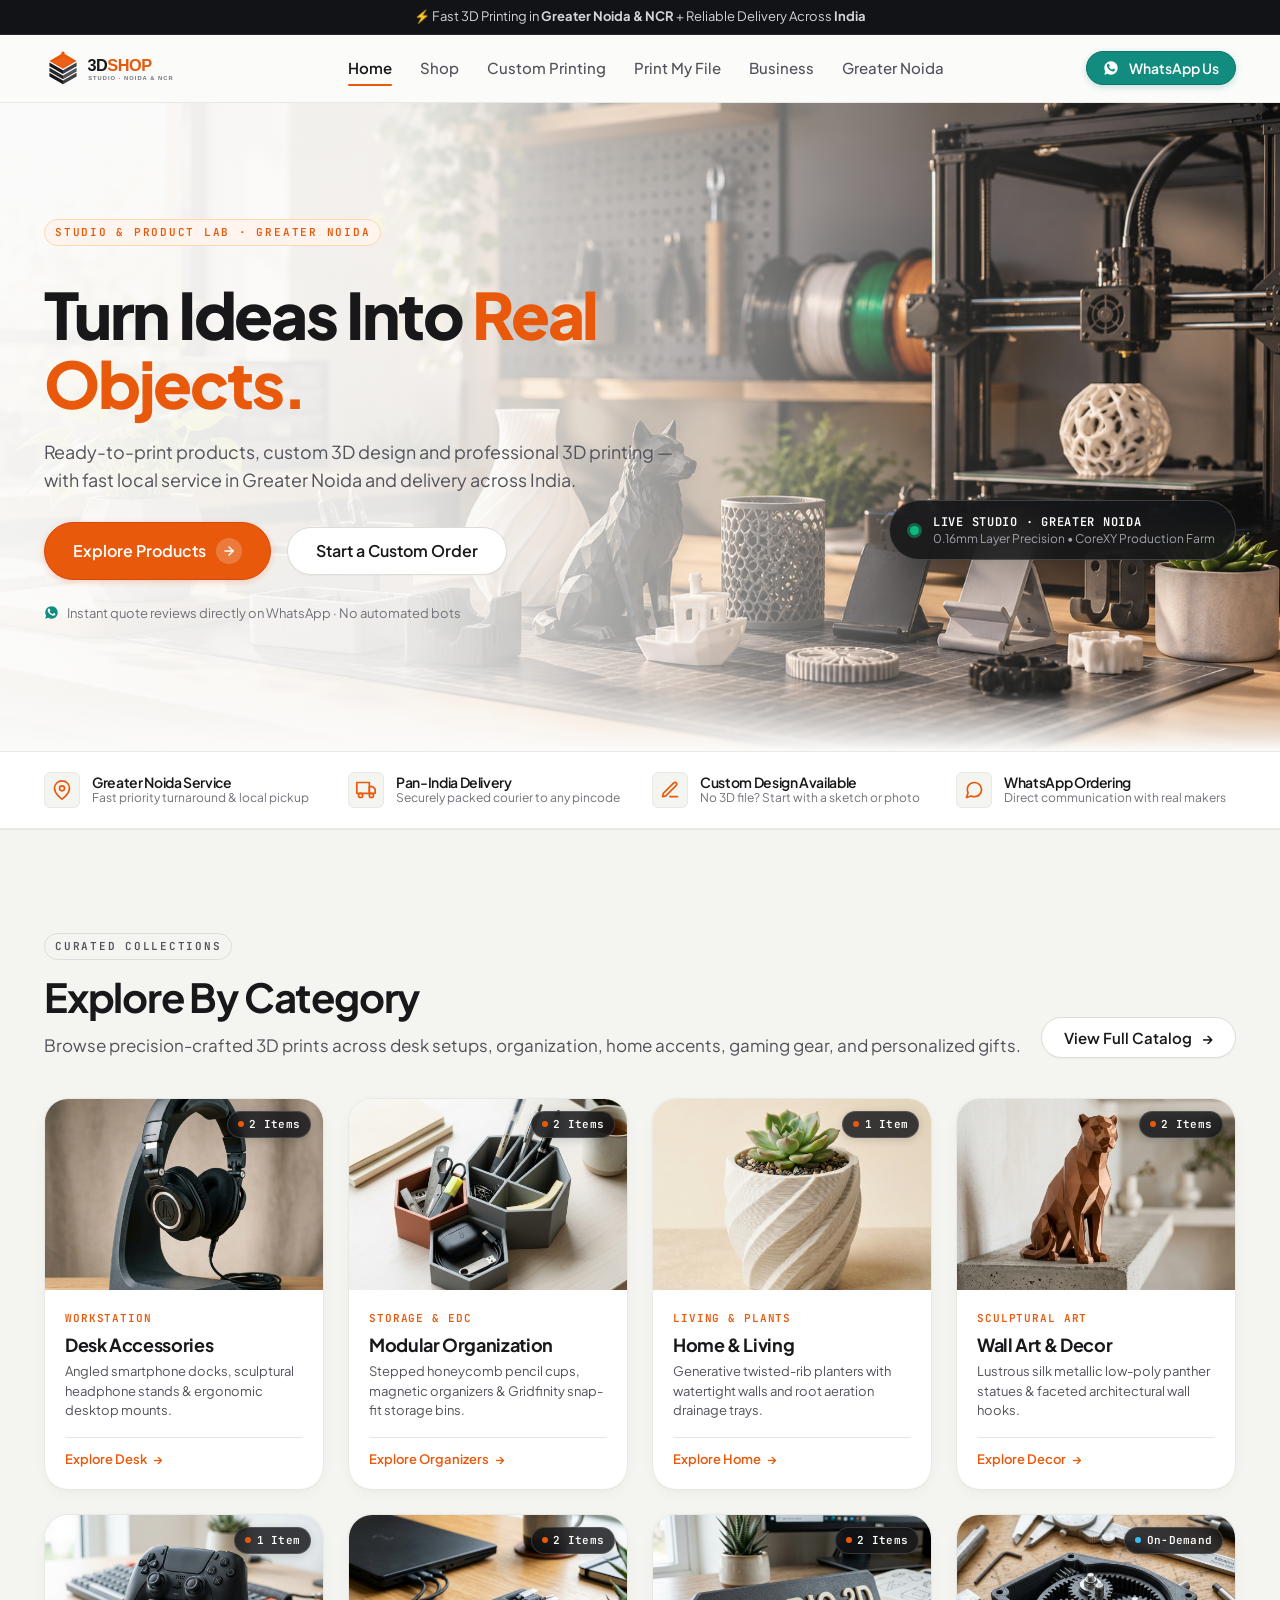
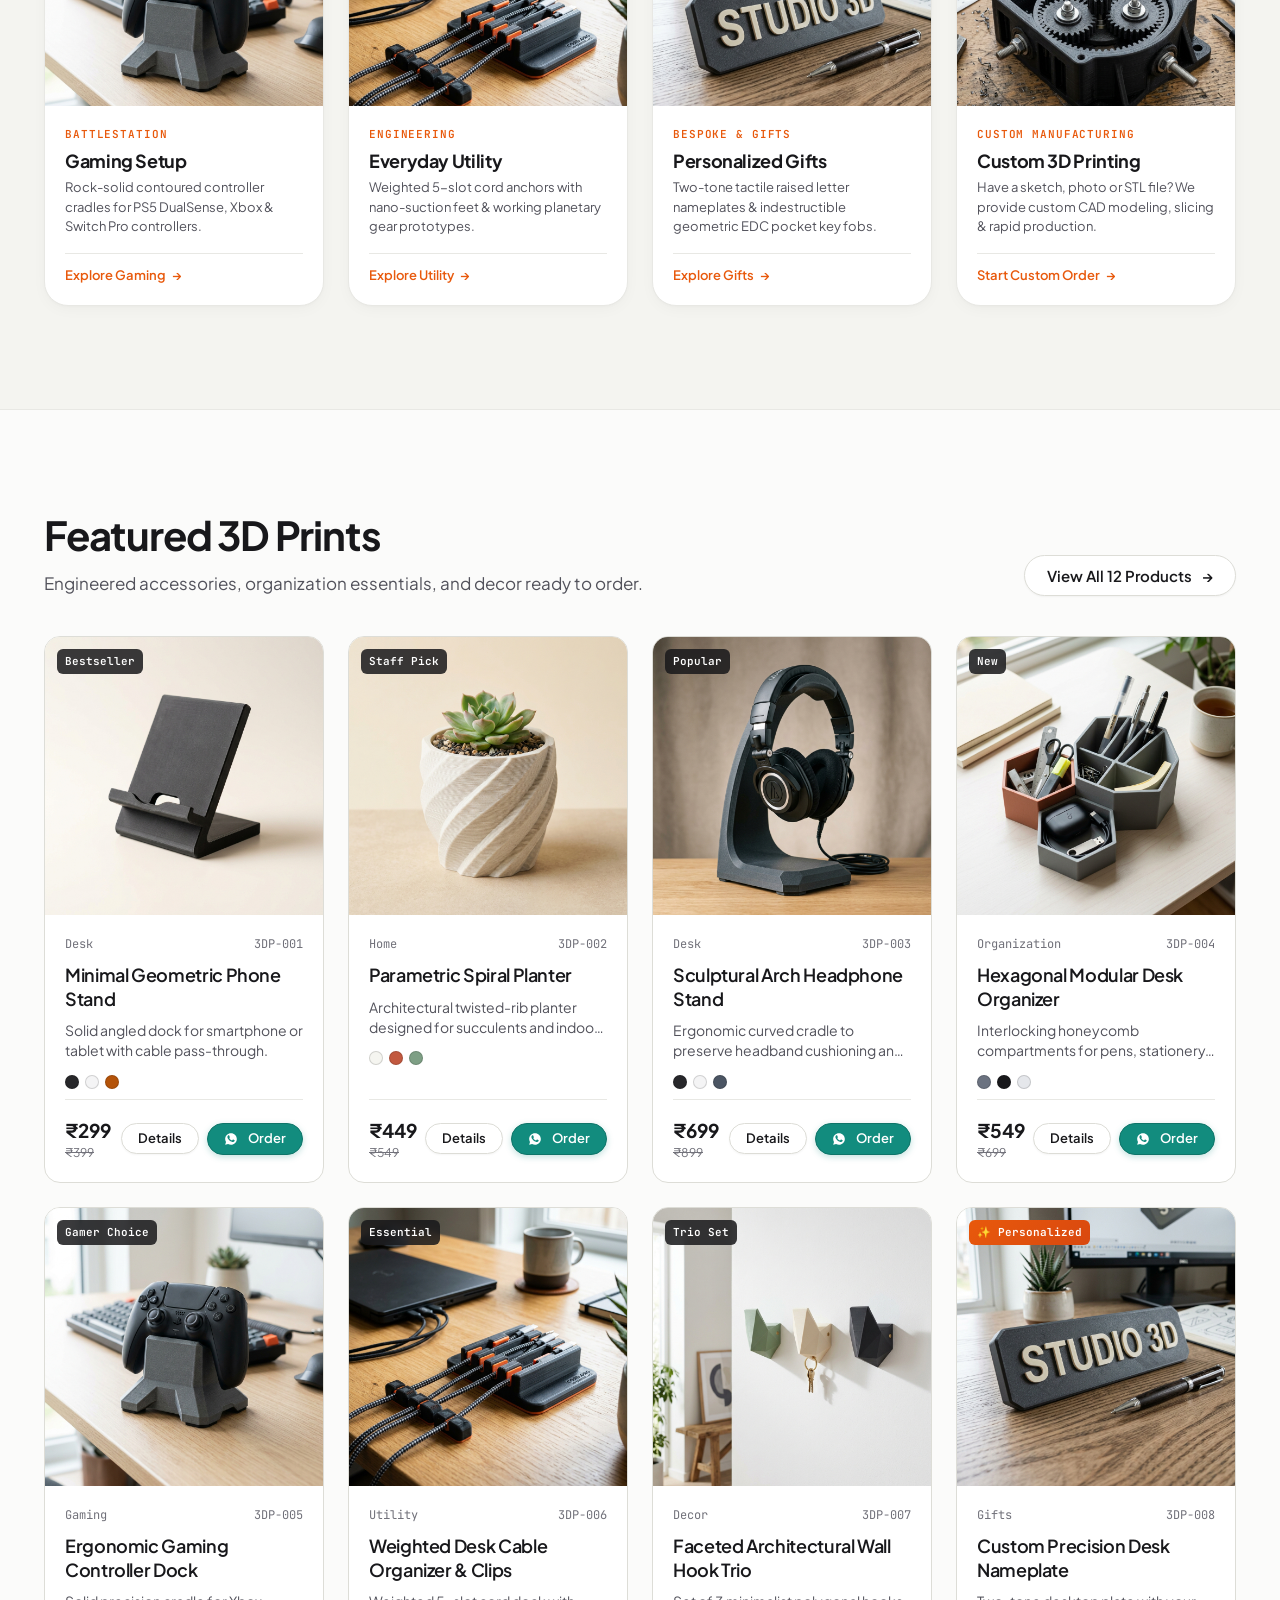
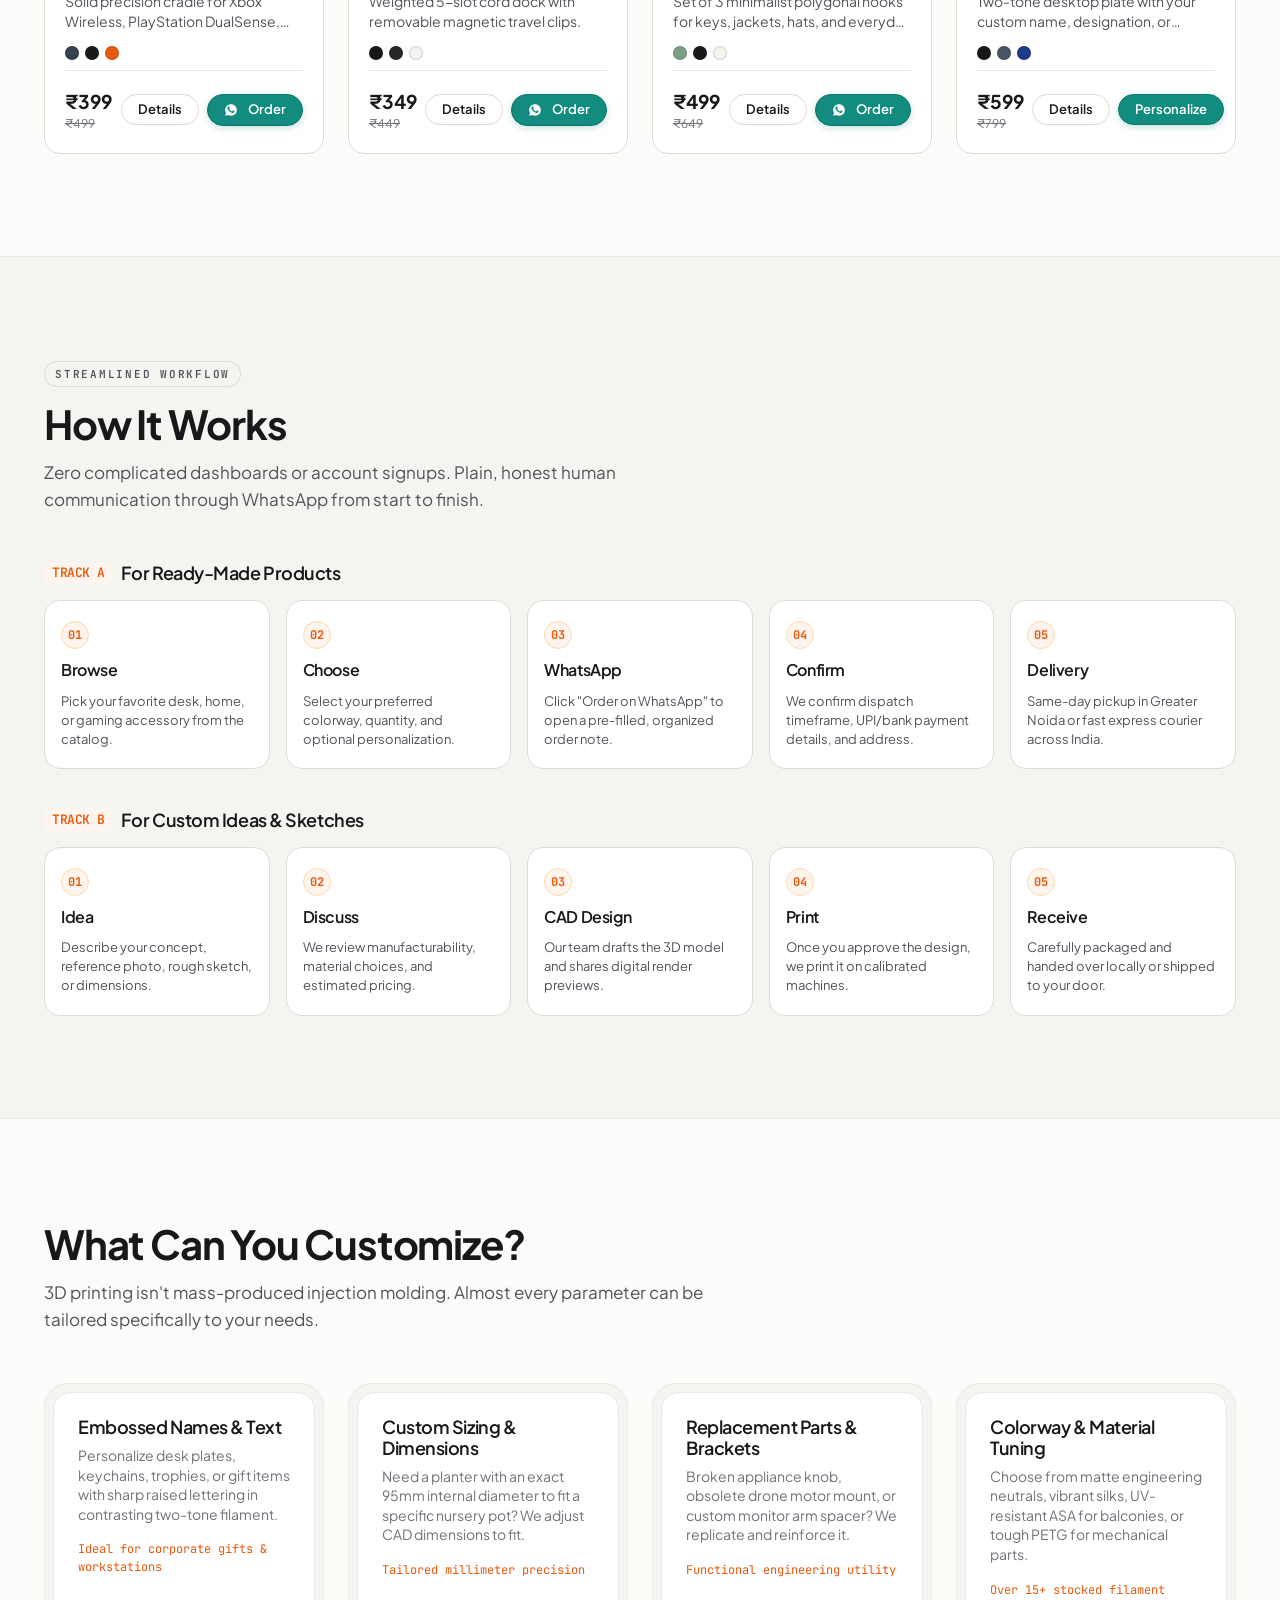
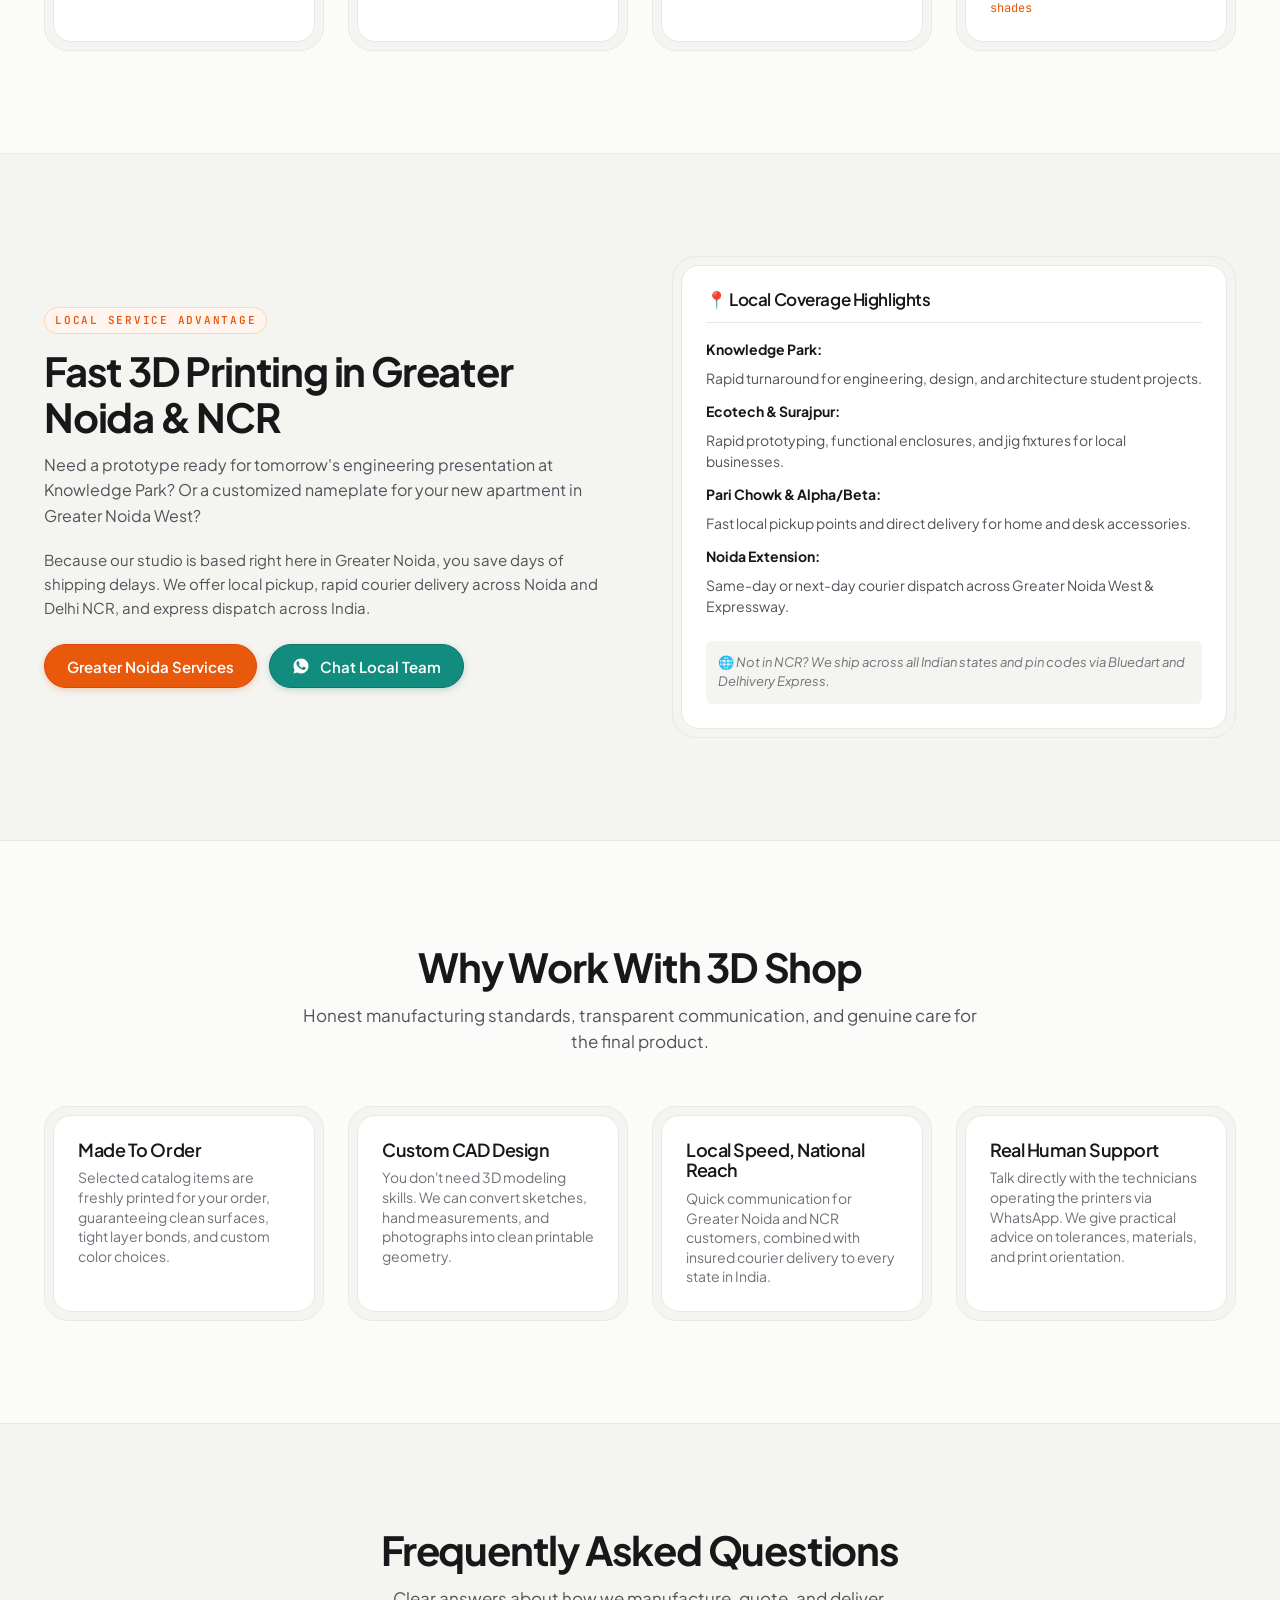
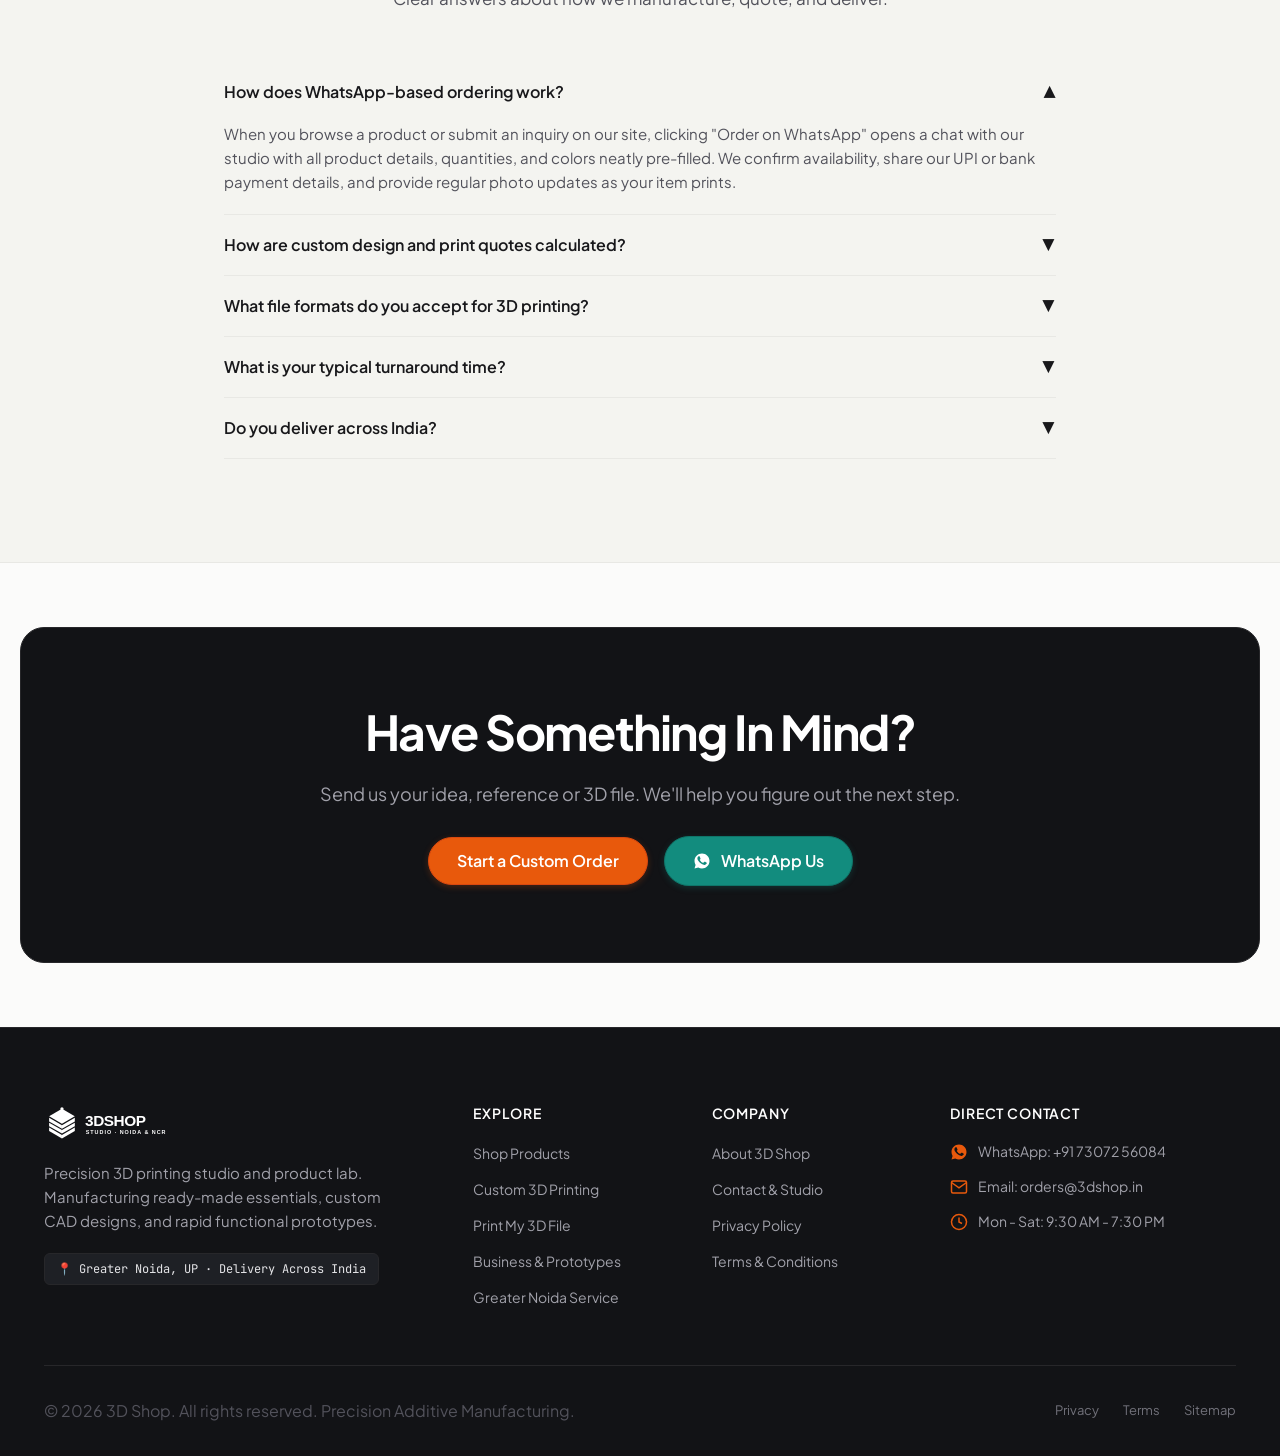
==== commit 0164e620: "feat: add category cards, 2-column mobile grid, product personalization, and update WhatsApp number" ====
--- a/index.html
+++ b/index.html
@@ -38,7 +38,7 @@
     "name": "3D Shop",
     "image": "https://3dshop.in/assets/images/hero-studio-prints.jpg",
     "description": "3D printing studio and product store in Greater Noida, providing ready-made 3D printed products, custom 3D design, and rapid prototyping across India.",
-    "telephone": "+919871234567",
+    "telephone": "+917307256084",
     "address": {
       "@type": "PostalAddress",
       "addressLocality": "Greater Noida",
@@ -242,113 +242,199 @@
       </div>
     </div>
 
-    <!-- Three Service Paths Section -->
-    <section class="section section-subtle">
+    <!-- Shop By Category Section -->
+    <section class="section section-subtle" id="categories-section">
       <div class="container">
-        <div class="section-header center">
-          <div class="eyebrow eyebrow-neutral">How To Work With Us</div>
-          <h2 class="section-title">Choose How You Want To Print</h2>
-          <p class="section-description">
-            Whether you want a finished everyday essential, a custom design built from your idea, or rapid production of your existing 3D file.
-          </p>
-        </div>
-
-        <div class="paths-grid">
-          <!-- Card 1: Shop Ready-Made -->
-          <div class="path-card-premium reveal-on-scroll">
-            <div class="path-card-media">
-              <img src="assets/products/desk-organizer.jpg" alt="Curated 3D printed modular desk organizer" class="path-card-img" width="600" height="380" loading="lazy">
-              <div class="path-card-badge-floating">
-                <span class="path-badge-dot"></span>
-                <span>Ready To Ship</span>
-              </div>
-            </div>
-            <div class="path-card-body">
-              <div class="path-meta-row">
-                <span class="path-badge">OPTION 01</span>
-                <span class="path-micro-spec">12+ Catalog Items</span>
-              </div>
-              <h3 class="path-card-title">Shop Ready-Made Products</h3>
-              <p class="path-card-desc">
-                Browse our curated collection of everyday desk organizers, cable accessories, geometric home decor, and personalized gifts. Selected and batch-tested for daily utility.
-              </p>
-              <div class="path-card-tags">
-                <span class="path-tag">In-Stock Catalog</span>
-                <span class="path-tag">Same-Day NCR Pickup</span>
-                <span class="path-tag">Direct WhatsApp Order</span>
-              </div>
-              <div class="path-card-action">
-                <a href="shop.html" class="btn btn-secondary path-btn">
-                  <span>Browse Catalog</span>
-                  <span class="btn-arrow" aria-hidden="true">&rarr;</span>
-                </a>
-              </div>
-            </div>
-          </div>
-
-          <!-- Card 2: Custom Design + Print -->
-          <div class="path-card-premium reveal-on-scroll">
-            <div class="path-card-media">
-              <img src="assets/products/mechanical-gear.jpg" alt="Custom precision engineered 3D printed mechanical assembly" class="path-card-img" width="600" height="380" loading="lazy">
-              <div class="path-card-badge-floating">
-                <span class="path-badge-dot path-dot-orange"></span>
-                <span>Concept &rarr; CAD Model</span>
-              </div>
-            </div>
-            <div class="path-card-body">
-              <div class="path-meta-row">
-                <span class="path-badge">OPTION 02</span>
-                <span class="path-micro-spec">No CAD Skills Needed</span>
-              </div>
-              <h3 class="path-card-title">Have An Idea?</h3>
-              <p class="path-card-desc">
-                Send us your sketch, rough drawing, reference photo, or idea. We transform your concept into production-ready 3D CAD geometry, refine tolerances, and manufacture the final object.
-              </p>
-              <div class="path-card-tags">
-                <span class="path-tag">Custom CAD Design</span>
-                <span class="path-tag">Functional Prototypes</span>
-                <span class="path-tag">Iterative Proofing</span>
-              </div>
-              <div class="path-card-action">
-                <a href="custom-3d-printing.html" class="btn btn-primary path-btn">
-                  <span>Start Custom Order</span>
-                  <span class="btn-arrow" aria-hidden="true">&rarr;</span>
-                </a>
-              </div>
-            </div>
-          </div>
-
-          <!-- Card 3: Print My 3D File -->
-          <div class="path-card-premium reveal-on-scroll">
-            <div class="path-card-media">
-              <img src="assets/products/geometric-sculpture.jpg" alt="Complex low-poly geometric 3D printed sculpture" class="path-card-img" width="600" height="380" loading="lazy">
-              <div class="path-card-badge-floating">
-                <span class="path-badge-dot path-dot-green"></span>
-                <span>Direct 3D Slicing</span>
-              </div>
-            </div>
-            <div class="path-card-body">
-              <div class="path-meta-row">
-                <span class="path-badge">OPTION 03</span>
-                <span class="path-micro-spec">Fast Slicing &amp; Quote</span>
-              </div>
-              <h3 class="path-card-title">Already Have A 3D File?</h3>
-              <p class="path-card-desc">
-                Send us your STL, 3MF, OBJ, or STEP file. Our technicians inspect wall thickness, overhang angles, and recommend optimal infill and orientation for maximum strength and economy.
-              </p>
-              <div class="path-card-tags">
-                <span class="path-tag">STL &middot; 3MF &middot; STEP &middot; OBJ</span>
-                <span class="path-tag">Wall &amp; Infill Review</span>
-                <span class="path-tag">Instant WhatsApp Quote</span>
-              </div>
-              <div class="path-card-action">
-                <a href="print-my-file.html" class="btn btn-secondary path-btn">
-                  <span>Print My File</span>
-                  <span class="btn-arrow" aria-hidden="true">&rarr;</span>
-                </a>
-              </div>
-            </div>
-          </div>
+        <div style="display: flex; align-items: flex-end; justify-content: space-between; flex-wrap: wrap; gap: 1rem; margin-bottom: 2.5rem;">
+          <div>
+            <div class="eyebrow eyebrow-neutral">Curated Collections</div>
+            <h2 class="section-title">Explore By Category</h2>
+            <p class="section-description">
+              Browse precision-crafted 3D prints across desk setups, organization, home accents, gaming gear, and personalized gifts.
+            </p>
+          </div>
+          <a href="shop.html" class="btn btn-secondary">
+            <span>View Full Catalog</span>
+            <span aria-hidden="true">&rarr;</span>
+          </a>
+        </div>
+
+        <div class="categories-grid">
+          <!-- Category 1: Desk Accessories -->
+          <a href="shop.html?category=Desk" class="category-card reveal-on-scroll" aria-label="Explore Desk Accessories">
+            <div class="category-card-media">
+              <img src="assets/products/headphone-stand.jpg" alt="3D printed desk accessories and headphone stands" class="category-card-img" width="500" height="340" loading="lazy">
+              <div class="category-card-badge">
+                <span class="category-card-badge-dot"></span>
+                <span>2 Items</span>
+              </div>
+            </div>
+            <div class="category-card-body">
+              <div class="category-card-meta">
+                <span class="category-card-eyebrow">Workstation</span>
+              </div>
+              <h3 class="category-card-title">Desk Accessories</h3>
+              <p class="category-card-desc">Angled smartphone docks, sculptural headphone stands &amp; ergonomic desktop mounts.</p>
+              <div class="category-card-cta">
+                <span>Explore Desk</span>
+                <span class="category-card-arrow" aria-hidden="true">&rarr;</span>
+              </div>
+            </div>
+          </a>
+
+          <!-- Category 2: Modular Organization -->
+          <a href="shop.html?category=Organization" class="category-card reveal-on-scroll" aria-label="Explore Modular Organization">
+            <div class="category-card-media">
+              <img src="assets/products/desk-organizer.jpg" alt="Modular desk organizer and Gridfinity trays" class="category-card-img" width="500" height="340" loading="lazy">
+              <div class="category-card-badge">
+                <span class="category-card-badge-dot"></span>
+                <span>2 Items</span>
+              </div>
+            </div>
+            <div class="category-card-body">
+              <div class="category-card-meta">
+                <span class="category-card-eyebrow">Storage &amp; EDC</span>
+              </div>
+              <h3 class="category-card-title">Modular Organization</h3>
+              <p class="category-card-desc">Stepped honeycomb pencil cups, magnetic organizers &amp; Gridfinity snap-fit storage bins.</p>
+              <div class="category-card-cta">
+                <span>Explore Organizers</span>
+                <span class="category-card-arrow" aria-hidden="true">&rarr;</span>
+              </div>
+            </div>
+          </a>
+
+          <!-- Category 3: Home & Living -->
+          <a href="shop.html?category=Home" class="category-card reveal-on-scroll" aria-label="Explore Home and Living">
+            <div class="category-card-media">
+              <img src="assets/products/geometric-planter.jpg" alt="Parametric spiral 3D printed planter" class="category-card-img" width="500" height="340" loading="lazy">
+              <div class="category-card-badge">
+                <span class="category-card-badge-dot"></span>
+                <span>1 Item</span>
+              </div>
+            </div>
+            <div class="category-card-body">
+              <div class="category-card-meta">
+                <span class="category-card-eyebrow">Living &amp; Plants</span>
+              </div>
+              <h3 class="category-card-title">Home &amp; Living</h3>
+              <p class="category-card-desc">Generative twisted-rib planters with watertight walls and root aeration drainage trays.</p>
+              <div class="category-card-cta">
+                <span>Explore Home</span>
+                <span class="category-card-arrow" aria-hidden="true">&rarr;</span>
+              </div>
+            </div>
+          </a>
+
+          <!-- Category 4: Wall Art & Decor -->
+          <a href="shop.html?category=Decor" class="category-card reveal-on-scroll" aria-label="Explore Wall Art and Decor">
+            <div class="category-card-media">
+              <img src="assets/products/geometric-sculpture.jpg" alt="Low poly geometric panther sculpture" class="category-card-img" width="500" height="340" loading="lazy">
+              <div class="category-card-badge">
+                <span class="category-card-badge-dot"></span>
+                <span>2 Items</span>
+              </div>
+            </div>
+            <div class="category-card-body">
+              <div class="category-card-meta">
+                <span class="category-card-eyebrow">Sculptural Art</span>
+              </div>
+              <h3 class="category-card-title">Wall Art &amp; Decor</h3>
+              <p class="category-card-desc">Lustrous silk metallic low-poly panther statues &amp; faceted architectural wall hooks.</p>
+              <div class="category-card-cta">
+                <span>Explore Decor</span>
+                <span class="category-card-arrow" aria-hidden="true">&rarr;</span>
+              </div>
+            </div>
+          </a>
+
+          <!-- Category 5: Gaming Battlestation -->
+          <a href="shop.html?category=Gaming" class="category-card reveal-on-scroll" aria-label="Explore Gaming Accessories">
+            <div class="category-card-media">
+              <img src="assets/products/controller-dock.jpg" alt="Ergonomic gaming controller cradle" class="category-card-img" width="500" height="340" loading="lazy">
+              <div class="category-card-badge">
+                <span class="category-card-badge-dot"></span>
+                <span>1 Item</span>
+              </div>
+            </div>
+            <div class="category-card-body">
+              <div class="category-card-meta">
+                <span class="category-card-eyebrow">Battlestation</span>
+              </div>
+              <h3 class="category-card-title">Gaming Setup</h3>
+              <p class="category-card-desc">Rock-solid contoured controller cradles for PS5 DualSense, Xbox &amp; Switch Pro controllers.</p>
+              <div class="category-card-cta">
+                <span>Explore Gaming</span>
+                <span class="category-card-arrow" aria-hidden="true">&rarr;</span>
+              </div>
+            </div>
+          </a>
+
+          <!-- Category 6: Everyday Utility -->
+          <a href="shop.html?category=Utility" class="category-card reveal-on-scroll" aria-label="Explore Everyday Utility">
+            <div class="category-card-media">
+              <img src="assets/products/cable-organizer.jpg" alt="Weighted desktop cable organizer dock" class="category-card-img" width="500" height="340" loading="lazy">
+              <div class="category-card-badge">
+                <span class="category-card-badge-dot"></span>
+                <span>2 Items</span>
+              </div>
+            </div>
+            <div class="category-card-body">
+              <div class="category-card-meta">
+                <span class="category-card-eyebrow">Engineering</span>
+              </div>
+              <h3 class="category-card-title">Everyday Utility</h3>
+              <p class="category-card-desc">Weighted 5-slot cord anchors with nano-suction feet &amp; working planetary gear prototypes.</p>
+              <div class="category-card-cta">
+                <span>Explore Utility</span>
+                <span class="category-card-arrow" aria-hidden="true">&rarr;</span>
+              </div>
+            </div>
+          </a>
+
+          <!-- Category 7: Personalized Gifts -->
+          <a href="shop.html?category=Gifts" class="category-card reveal-on-scroll" aria-label="Explore Personalized Gifts">
+            <div class="category-card-media">
+              <img src="assets/products/name-plate.jpg" alt="Custom 3D printed desk nameplate" class="category-card-img" width="500" height="340" loading="lazy">
+              <div class="category-card-badge">
+                <span class="category-card-badge-dot"></span>
+                <span>2 Items</span>
+              </div>
+            </div>
+            <div class="category-card-body">
+              <div class="category-card-meta">
+                <span class="category-card-eyebrow">Bespoke &amp; Gifts</span>
+              </div>
+              <h3 class="category-card-title">Personalized Gifts</h3>
+              <p class="category-card-desc">Two-tone tactile raised letter nameplates &amp; indestructible geometric EDC pocket key fobs.</p>
+              <div class="category-card-cta">
+                <span>Explore Gifts</span>
+                <span class="category-card-arrow" aria-hidden="true">&rarr;</span>
+              </div>
+            </div>
+          </a>
+
+          <!-- Category 8: Custom 3D Printing -->
+          <a href="custom-3d-printing.html" class="category-card reveal-on-scroll" aria-label="Start Custom 3D Order">
+            <div class="category-card-media">
+              <img src="assets/products/mechanical-gear.jpg" alt="Custom precision engineered 3D print" class="category-card-img" width="500" height="340" loading="lazy">
+              <div class="category-card-badge">
+                <span class="category-card-badge-dot" style="background: #38BDF8;"></span>
+                <span>On-Demand</span>
+              </div>
+            </div>
+            <div class="category-card-body">
+              <div class="category-card-meta">
+                <span class="category-card-eyebrow">Custom Manufacturing</span>
+              </div>
+              <h3 class="category-card-title">Custom 3D Printing</h3>
+              <p class="category-card-desc">Have a sketch, photo or STL file? We provide custom CAD modeling, slicing &amp; rapid production.</p>
+              <div class="category-card-cta">
+                <span>Start Custom Order</span>
+                <span class="category-card-arrow" aria-hidden="true">&rarr;</span>
+              </div>
+            </div>
+          </a>
         </div>
       </div>
     </section>
@@ -738,7 +824,7 @@
               <svg width="18" height="18" viewBox="0 0 24 24" fill="currentColor" aria-hidden="true" style="flex-shrink: 0;">
                 <path fill-rule="evenodd" clip-rule="evenodd" d="M12 2C6.477 2 2 6.477 2 12c0 1.89.525 3.66 1.438 5.168L2 22l4.98-1.408A9.96 9.96 0 0 0 12 22c5.523 0 10-4.477 10-10S17.523 2 12 2zm5.405 13.924c-.228.644-1.127 1.23-1.603 1.306-.445.07-1.026.098-1.66-.107-.404-.13-1.002-.328-1.748-.65-3.08-1.332-5.09-4.444-5.244-4.65-.154-.205-1.25-1.663-1.25-3.172 0-1.51.785-2.253 1.066-2.56.281-.308.614-.385.82-.385.205 0 .41.002.589.011.189.01.44-.071.688.522.256.615.87 2.128.947 2.282.077.154.128.333.026.538-.103.205-.154.333-.308.513-.154.179-.323.4-.461.538-.154.154-.314.32-.135.628.179.308.796 1.311 1.706 2.121 1.171 1.042 2.16 1.365 2.468 1.519.308.154.487.128.667-.077.179-.205.769-.897.974-1.205.205-.308.41-.256.692-.154.282.103 1.794.846 2.102 1.001.308.154.513.23.589.36.077.127.077.742-.151 1.386z"/>
               </svg>
-              <span>WhatsApp: +91 98712 34567</span>
+              <span>WhatsApp: +91 73072 56084</span>
             </div>
             <div class="footer-contact-item">
               <svg width="18" height="18" viewBox="0 0 24 24" fill="none" stroke="currentColor" stroke-width="2" aria-hidden="true" style="flex-shrink: 0;">
--- a/css/components.css
+++ b/css/components.css
@@ -173,6 +173,147 @@
   height: 100%;
   display: flex;
   flex-direction: column;
+}
+
+/* ==========================================================================
+   CATEGORY CARDS (Homepage Shop By Category)
+   ========================================================================== */
+.categories-grid {
+  display: grid;
+  grid-template-columns: repeat(4, 1fr);
+  gap: 1.5rem;
+}
+
+.category-card {
+  display: flex;
+  flex-direction: column;
+  background: var(--bg-surface);
+  border: 1px solid var(--border-subtle);
+  border-radius: var(--radius-xl);
+  overflow: hidden;
+  text-decoration: none;
+  color: inherit;
+  box-shadow: 0 4px 16px -2px rgba(24, 24, 27, 0.04), 0 1px 3px rgba(24, 24, 27, 0.02);
+  transition: transform var(--transition-base), box-shadow var(--transition-base), border-color var(--transition-base);
+  position: relative;
+}
+
+.category-card:hover {
+  transform: translateY(-6px);
+  border-color: var(--accent-border);
+  box-shadow: 0 16px 32px -8px rgba(24, 24, 27, 0.09), 0 0 0 1px var(--accent-border);
+}
+
+.category-card-media {
+  position: relative;
+  width: 100%;
+  aspect-ratio: 16 / 11;
+  overflow: hidden;
+  background: var(--bg-subtle);
+}
+
+.category-card-img {
+  width: 100%;
+  height: 100%;
+  object-fit: cover;
+  transition: transform 500ms var(--ease-snappy);
+}
+
+.category-card:hover .category-card-img {
+  transform: scale(1.06);
+}
+
+.category-card-badge {
+  position: absolute;
+  top: 0.75rem;
+  right: 0.75rem;
+  background: rgba(18, 19, 22, 0.82);
+  backdrop-filter: blur(8px);
+  -webkit-backdrop-filter: blur(8px);
+  color: #FFFFFF;
+  padding: 0.25rem 0.625rem;
+  border-radius: var(--radius-full);
+  font-family: var(--font-mono);
+  font-size: 0.6875rem;
+  font-weight: 600;
+  letter-spacing: 0.02em;
+  display: inline-flex;
+  align-items: center;
+  gap: 0.35rem;
+  border: 1px solid rgba(255, 255, 255, 0.15);
+  box-shadow: 0 2px 8px rgba(0, 0, 0, 0.15);
+}
+
+.category-card-badge-dot {
+  width: 6px;
+  height: 6px;
+  border-radius: 50%;
+  background: var(--accent);
+}
+
+.category-card-body {
+  padding: 1.25rem;
+  display: flex;
+  flex-direction: column;
+  flex-grow: 1;
+}
+
+.category-card-meta {
+  display: flex;
+  align-items: center;
+  justify-content: space-between;
+  margin-bottom: 0.375rem;
+}
+
+.category-card-eyebrow {
+  font-family: var(--font-mono);
+  font-size: 0.6875rem;
+  font-weight: 600;
+  color: var(--accent);
+  text-transform: uppercase;
+  letter-spacing: 0.08em;
+}
+
+.category-card-title {
+  font-size: 1.125rem;
+  font-weight: 700;
+  line-height: 1.3;
+  color: var(--text-primary);
+  margin-bottom: 0.375rem;
+  transition: color var(--transition-fast);
+}
+
+.category-card:hover .category-card-title {
+  color: var(--accent);
+}
+
+.category-card-desc {
+  font-size: 0.8125rem;
+  color: var(--text-secondary);
+  line-height: 1.5;
+  margin-bottom: 1rem;
+  flex-grow: 1;
+}
+
+.category-card-cta {
+  display: inline-flex;
+  align-items: center;
+  gap: 0.375rem;
+  font-size: 0.8125rem;
+  font-weight: 600;
+  color: var(--accent);
+  margin-top: auto;
+  padding-top: 0.75rem;
+  border-top: 1px solid var(--border-subtle);
+  transition: all var(--transition-fast);
+}
+
+.category-card-arrow {
+  transition: transform var(--transition-fast);
+}
+
+.category-card:hover .category-card-arrow {
+  transform: translateX(4px);
 }
 
 /* ==========================================================================
@@ -558,6 +699,183 @@
   display: flex;
   align-items: center;
   gap: 0.5rem;
+}
+
+/* ==========================================================================
+   PERSONALIZATION OPTIONS & LIVE 3D EMBOSSED PREVIEW
+   ========================================================================== */
+.personalization-box {
+  background: var(--bg-subtle);
+  border: 1px solid var(--accent-border);
+  border-radius: var(--radius-lg);
+  padding: 1.25rem;
+  display: flex;
+  flex-direction: column;
+  gap: 0.875rem;
+  position: relative;
+  box-shadow: 0 2px 8px rgba(232, 89, 12, 0.05);
+}
+
+.personalization-header {
+  display: flex;
+  align-items: center;
+  justify-content: space-between;
+  flex-wrap: wrap;
+  gap: 0.5rem;
+}
+
+.personalization-title-row {
+  display: flex;
+  align-items: center;
+  gap: 0.5rem;
+}
+
+.personalization-sparkle {
+  font-size: 1.125rem;
+}
+
+.personalization-badge {
+  font-family: var(--font-mono);
+  font-size: 0.6875rem;
+  font-weight: 600;
+  color: var(--accent);
+  background: var(--accent-light);
+  border: 1px solid var(--accent-border);
+  padding: 0.2rem 0.55rem;
+  border-radius: var(--radius-full);
+  display: inline-flex;
+  align-items: center;
+  gap: 0.35rem;
+}
+
+.personalization-field-wrap {
+  display: flex;
+  flex-direction: column;
+  gap: 0.35rem;
+}
+
+.personalization-sublabel-row {
+  display: flex;
+  justify-content: space-between;
+  align-items: center;
+}
+
+.personalization-sublabel {
+  font-size: 0.8125rem;
+  font-weight: 600;
+  color: var(--text-primary);
+}
+
+.personalization-char-count {
+  font-family: var(--font-mono);
+  font-size: 0.6875rem;
+  color: var(--text-muted);
+}
+
+.personalization-text-input {
+  width: 100%;
+  padding: 0.625rem 0.875rem;
+  font-size: 0.9375rem;
+  border: 1px solid var(--border-default);
+  border-radius: var(--radius-md);
+  background: var(--bg-surface);
+  color: var(--text-primary);
+  font-family: var(--font-sans);
+  transition: border-color var(--transition-fast), box-shadow var(--transition-fast);
+}
+
+.personalization-text-input:focus {
+  outline: none;
+  border-color: var(--accent);
+  box-shadow: 0 0 0 3px rgba(232, 89, 12, 0.15);
+}
+
+/* Embossed 3D Plate Live Preview */
+.embossed-preview-panel {
+  background: #121316;
+  border: 1px solid #27272A;
+  border-radius: var(--radius-md);
+  padding: 0.875rem 1rem;
+  display: flex;
+  flex-direction: column;
+  gap: 0.5rem;
+  box-shadow: inset 0 2px 4px rgba(0, 0, 0, 0.4), 0 2px 6px rgba(0, 0, 0, 0.08);
+}
+
+.embossed-preview-header {
+  display: flex;
+  justify-content: space-between;
+  align-items: center;
+  font-size: 0.6875rem;
+  font-family: var(--font-mono);
+  color: #A1A1AA;
+}
+
+.embossed-preview-tag {
+  letter-spacing: 0.08em;
+  color: var(--accent);
+  font-weight: 600;
+}
+
+.embossed-plate {
+  background: #1E2025;
+  border-radius: var(--radius-sm);
+  padding: 0.875rem 0.75rem;
+  text-align: center;
+  border: 1px solid #2E323B;
+  box-shadow: 0 4px 12px rgba(0, 0, 0, 0.25);
+  position: relative;
+  overflow: hidden;
+  transition: all var(--transition-fast);
+}
+
+.embossed-plate::before {
+  content: "";
+  position: absolute;
+  top: 0;
+  left: 0;
+  right: 0;
+  height: 1px;
+  background: linear-gradient(90deg, transparent, rgba(255, 255, 255, 0.25), transparent);
+}
+
+.embossed-text-line1 {
+  font-family: var(--font-sans);
+  font-weight: 800;
+  font-size: 1.0625rem;
+  letter-spacing: 0.08em;
+  text-transform: uppercase;
+  color: #FFFFFF;
+  text-shadow: 0 1px 3px rgba(0, 0, 0, 0.9), 0 -1px 1px rgba(255, 255, 255, 0.2);
+  line-height: 1.25;
+  word-break: break-word;
+}
+
+.embossed-text-line2 {
+  font-family: var(--font-mono);
+  font-size: 0.75rem;
+  letter-spacing: 0.08em;
+  text-transform: uppercase;
+  color: #FB923C;
+  margin-top: 0.25rem;
+  text-shadow: 0 1px 2px rgba(0, 0, 0, 0.8);
+  line-height: 1.3;
+  word-break: break-word;
+}
+
+.personalization-guarantee-note {
+  font-size: 0.75rem;
+  color: var(--text-secondary);
+  display: flex;
+  align-items: flex-start;
+  gap: 0.4rem;
+  line-height: 1.45;
+  margin-top: 0.25rem;
+}
+
+.product-badge-personalize {
+  background: linear-gradient(135deg, #E8590C 0%, #D9480F 100%) !important;
+  color: #FFFFFF !important;
 }
 
 /* ==========================================================================
--- a/css/responsive.css
+++ b/css/responsive.css
@@ -68,6 +68,11 @@
 
   .paths-grid {
     grid-template-columns: 1fr;
+    gap: 1.25rem;
+  }
+
+  .categories-grid {
+    grid-template-columns: repeat(2, 1fr);
     gap: 1.25rem;
   }
 
@@ -181,10 +186,102 @@
     grid-template-columns: 1fr;
   }
 
-  /* Product Catalog Grid on Mobile */
+  /* Category Cards Grid on Mobile (2 cards in a row) */
+  .categories-grid {
+    grid-template-columns: repeat(2, 1fr);
+    gap: 0.875rem;
+  }
+
+  .category-card {
+    border-radius: var(--radius-lg);
+  }
+
+  .category-card-body {
+    padding: 0.875rem 0.75rem 1rem;
+  }
+
+  .category-card-title {
+    font-size: 0.9375rem;
+    margin-bottom: 0.25rem;
+  }
+
+  .category-card-desc {
+    font-size: 0.75rem;
+    line-height: 1.4;
+    margin-bottom: 0.75rem;
+    display: -webkit-box;
+    -webkit-line-clamp: 2;
+    -webkit-box-orient: vertical;
+    overflow: hidden;
+  }
+
+  .category-card-cta {
+    font-size: 0.75rem;
+    padding-top: 0.5rem;
+  }
+
+  /* Product Catalog Grid on Mobile (2 cards in a row) */
   .products-grid {
-    grid-template-columns: repeat(auto-fill, minmax(240px, 1fr));
-    gap: 1rem;
+    grid-template-columns: repeat(2, 1fr);
+    gap: 0.875rem;
+  }
+
+  .product-card {
+    border-radius: var(--radius-lg);
+  }
+
+  .product-card-body {
+    padding: 0.875rem 0.75rem 1rem;
+    gap: 0.5rem;
+  }
+
+  .product-card-title {
+    font-size: 0.9375rem;
+    line-height: 1.25;
+    display: -webkit-box;
+    -webkit-line-clamp: 2;
+    -webkit-box-orient: vertical;
+    overflow: hidden;
+  }
+
+  .product-card-tagline {
+    font-size: 0.75rem;
+    line-height: 1.4;
+    display: -webkit-box;
+    -webkit-line-clamp: 2;
+    -webkit-box-orient: vertical;
+    overflow: hidden;
+  }
+
+  .product-card-footer {
+    padding-top: 0.625rem;
+    flex-direction: column;
+    align-items: flex-start;
+    gap: 0.5rem;
+  }
+
+  .product-price-group {
+    flex-direction: row;
+    align-items: baseline;
+    gap: 0.35rem;
+  }
+
+  .product-current-price {
+    font-size: 1.0625rem;
+  }
+
+  .product-card-actions {
+    width: 100%;
+    display: flex;
+    gap: 0.375rem;
+  }
+
+  .product-card-actions .btn {
+    flex: 1;
+    padding: 0.4rem 0.35rem;
+    font-size: 0.75rem;
+    min-height: 36px !important;
+    justify-content: center;
   }
 
   /* Footer on Mobile */
@@ -266,8 +363,131 @@
     white-space: normal;
   }
 
+  /* Two product cards in a row on small mobile screens */
   .products-grid {
-    grid-template-columns: 1fr;
+    grid-template-columns: repeat(2, 1fr) !important;
+    gap: 0.625rem;
+  }
+
+  .product-card {
+    border-radius: var(--radius-md);
+  }
+
+  .product-badge-tag {
+    top: 0.35rem;
+    left: 0.35rem;
+    font-size: 0.5625rem;
+    padding: 0.125rem 0.375rem;
+  }
+
+  .product-card-body {
+    padding: 0.625rem 0.5rem 0.75rem;
+    gap: 0.35rem;
+  }
+
+  .product-meta-row {
+    font-size: 0.5625rem;
+  }
+
+  .product-card-title {
+    font-size: 0.8125rem;
+    line-height: 1.25;
+  }
+
+  .product-card-tagline {
+    font-size: 0.6875rem;
+    line-height: 1.35;
+    margin-bottom: 0.125rem;
+  }
+
+  .product-color-swatches {
+    gap: 0.25rem;
+    margin-top: 0.125rem;
+  }
+
+  .swatch-dot {
+    width: 10px;
+    height: 10px;
+  }
+
+  .product-card-footer {
+    padding-top: 0.45rem;
+    gap: 0.375rem;
+  }
+
+  .product-current-price {
+    font-size: 0.9375rem;
+  }
+
+  .product-original-price {
+    font-size: 0.625rem;
+  }
+
+  .product-card-actions {
+    gap: 0.25rem;
+  }
+
+  .product-card-actions .btn {
+    padding: 0.35rem 0.25rem;
+    font-size: 0.6875rem;
+    min-height: 32px !important;
+  }
+
+  .product-card-actions .btn svg {
+    width: 11px;
+    height: 11px;
+  }
+
+  /* Two category cards in a row on small mobile screens */
+  .categories-grid {
+    grid-template-columns: repeat(2, 1fr) !important;
+    gap: 0.625rem;
+  }
+
+  .category-card {
+    border-radius: var(--radius-md);
+  }
+
+  .category-card-badge {
+    top: 0.375rem;
+    right: 0.375rem;
+    padding: 0.15rem 0.4rem;
+    font-size: 0.5625rem;
+  }
+
+  .category-card-badge-dot {
+    width: 4px;
+    height: 4px;
+  }
+
+  .category-card-body {
+    padding: 0.625rem 0.5rem 0.75rem;
+  }
+
+  .category-card-eyebrow {
+    font-size: 0.5625rem;
+    letter-spacing: 0.05em;
+  }
+
+  .category-card-title {
+    font-size: 0.875rem;
+    margin-bottom: 0.2rem;
+    line-height: 1.25;
+  }
+
+  .category-card-desc {
+    font-size: 0.6875rem;
+    line-height: 1.35;
+    margin-bottom: 0.5rem;
+    display: -webkit-box;
+    -webkit-line-clamp: 2;
+    -webkit-box-orient: vertical;
+    overflow: hidden;
+  }
+
+  .category-card-cta {
+    font-size: 0.6875rem;
+    padding-top: 0.375rem;
   }
 
   .shop-controls-row {
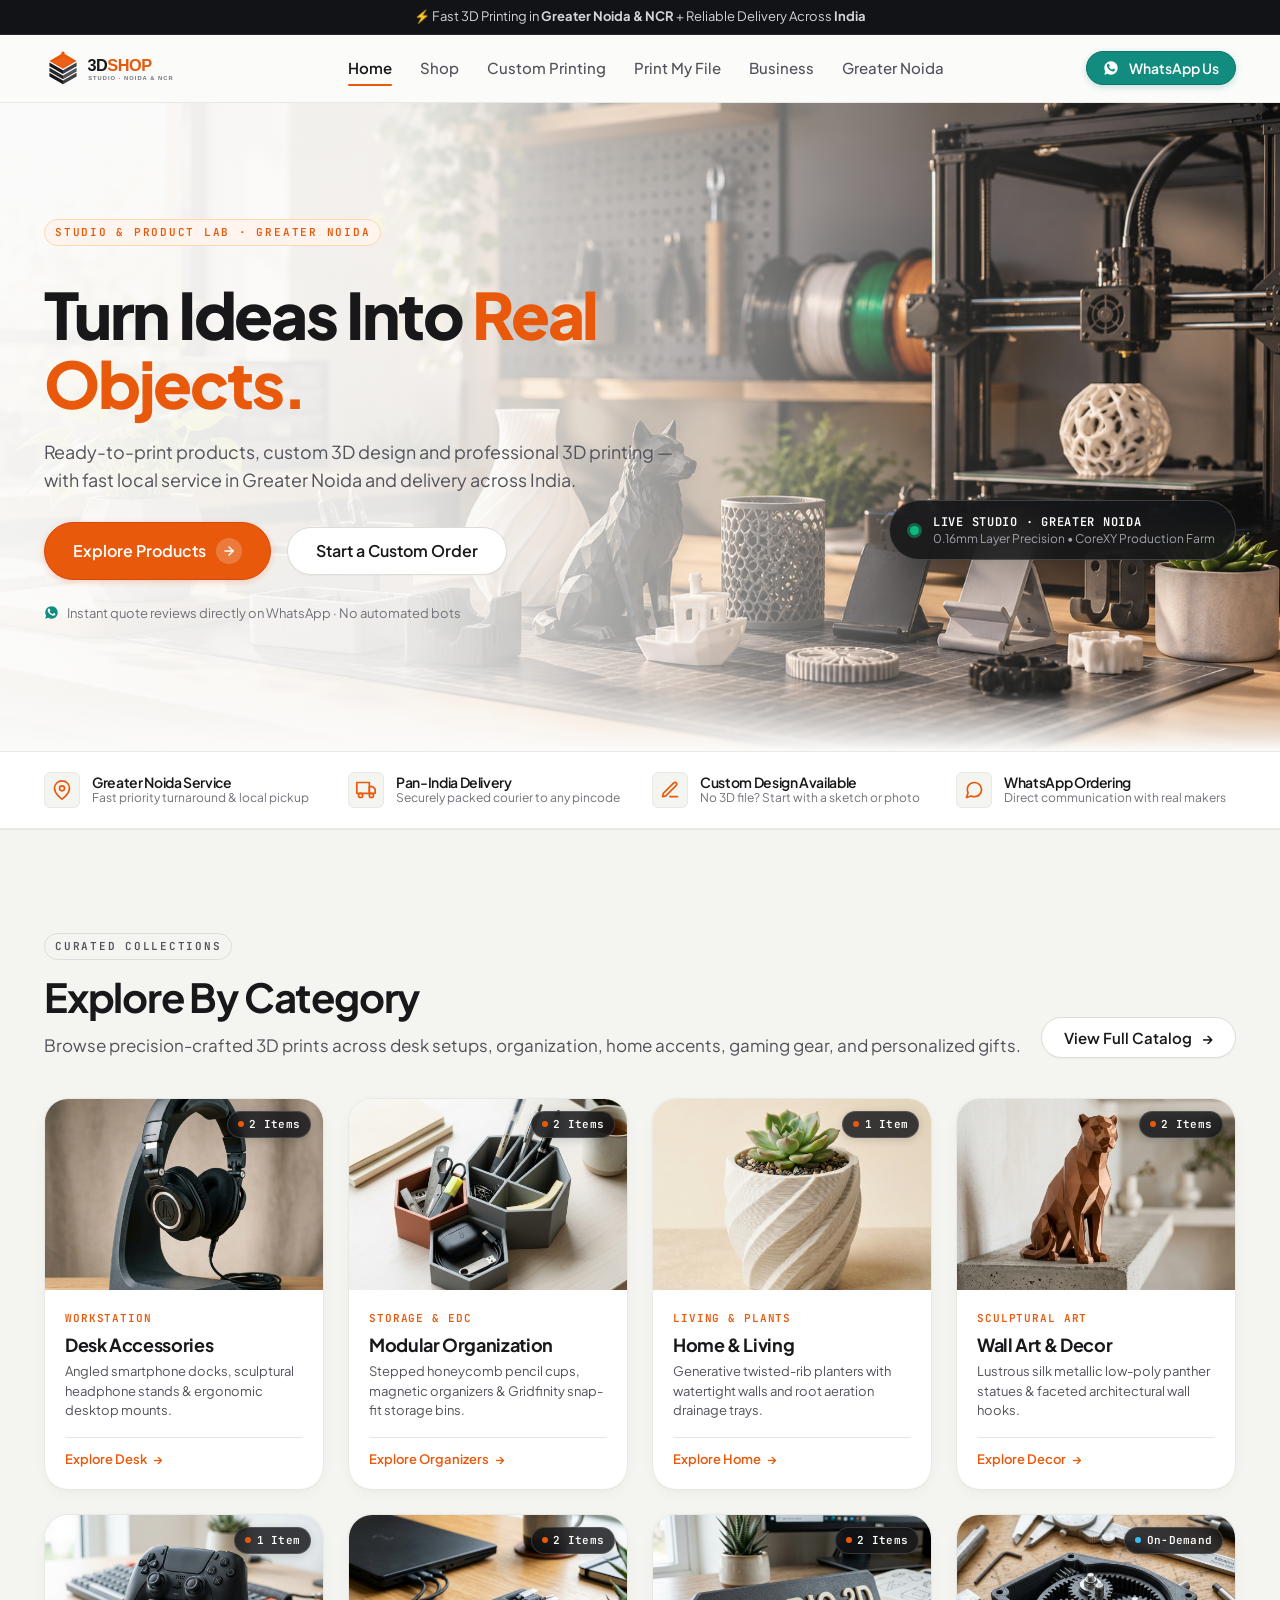
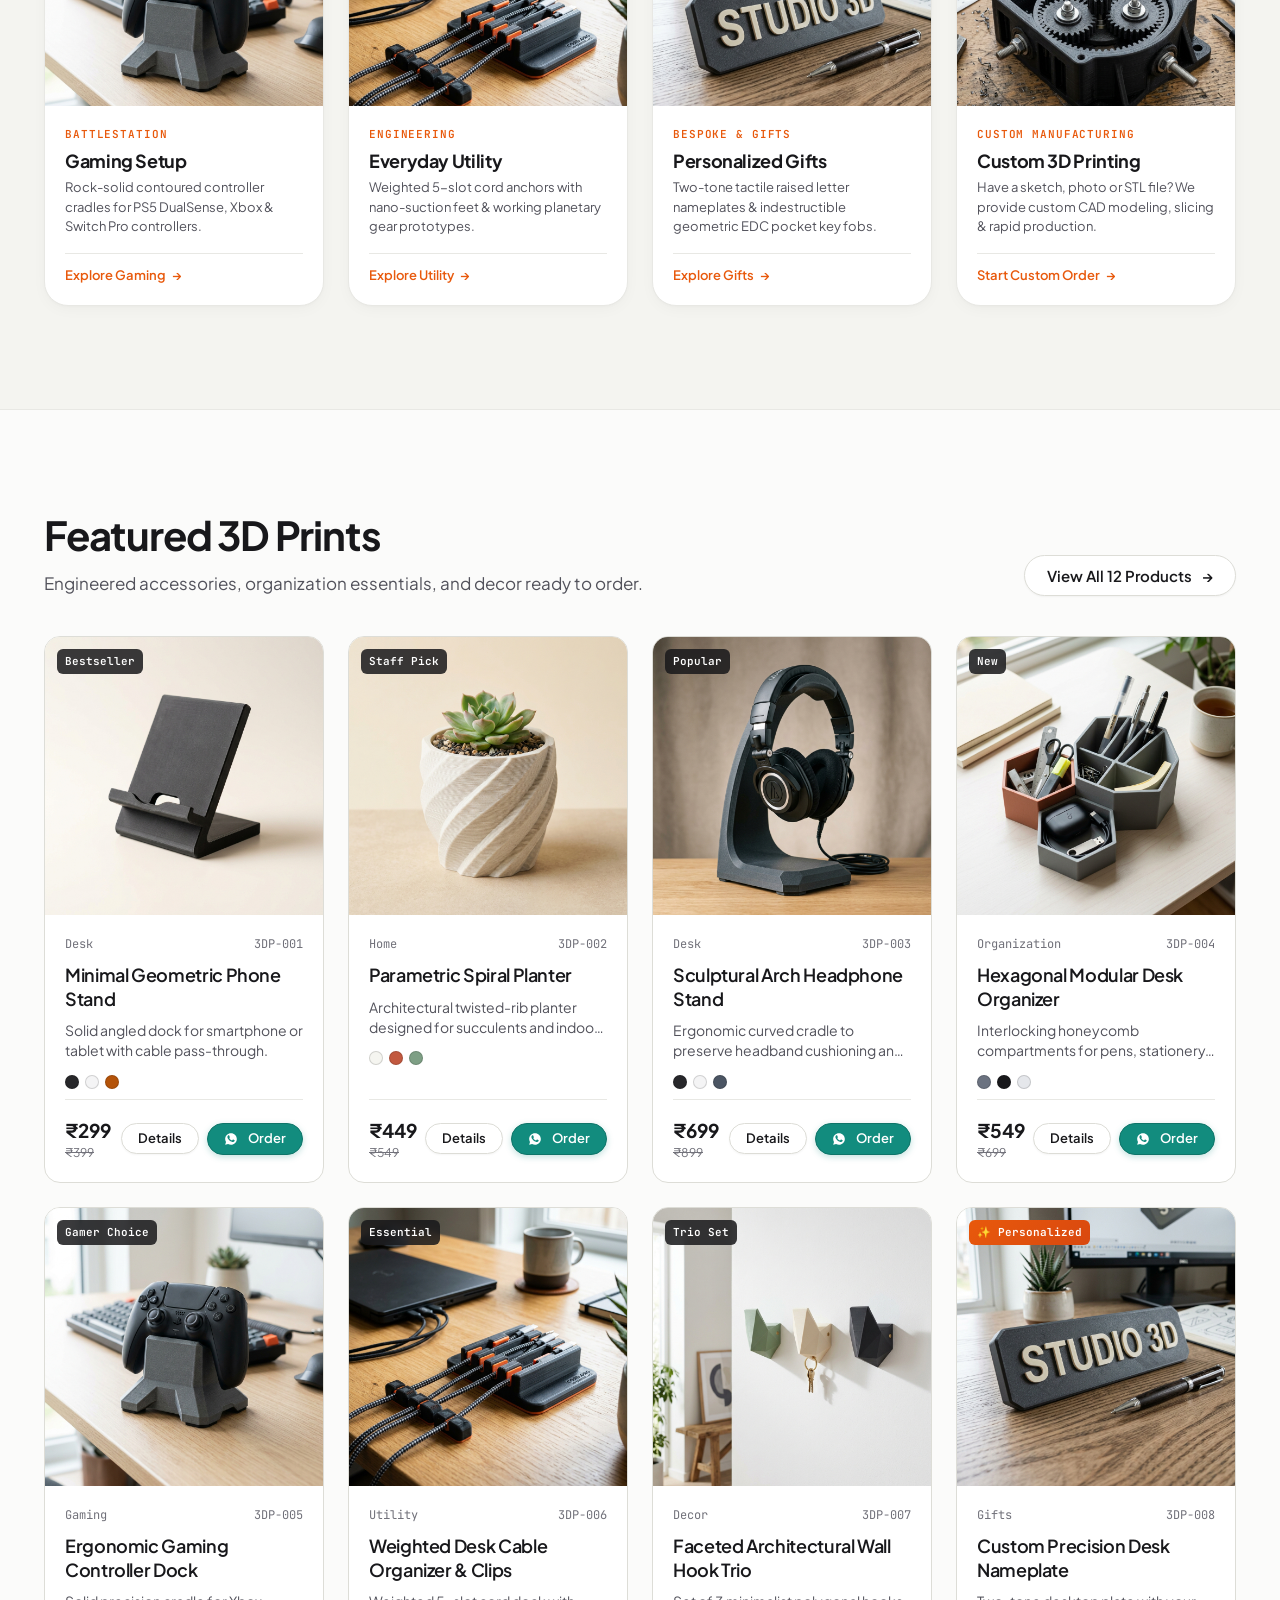
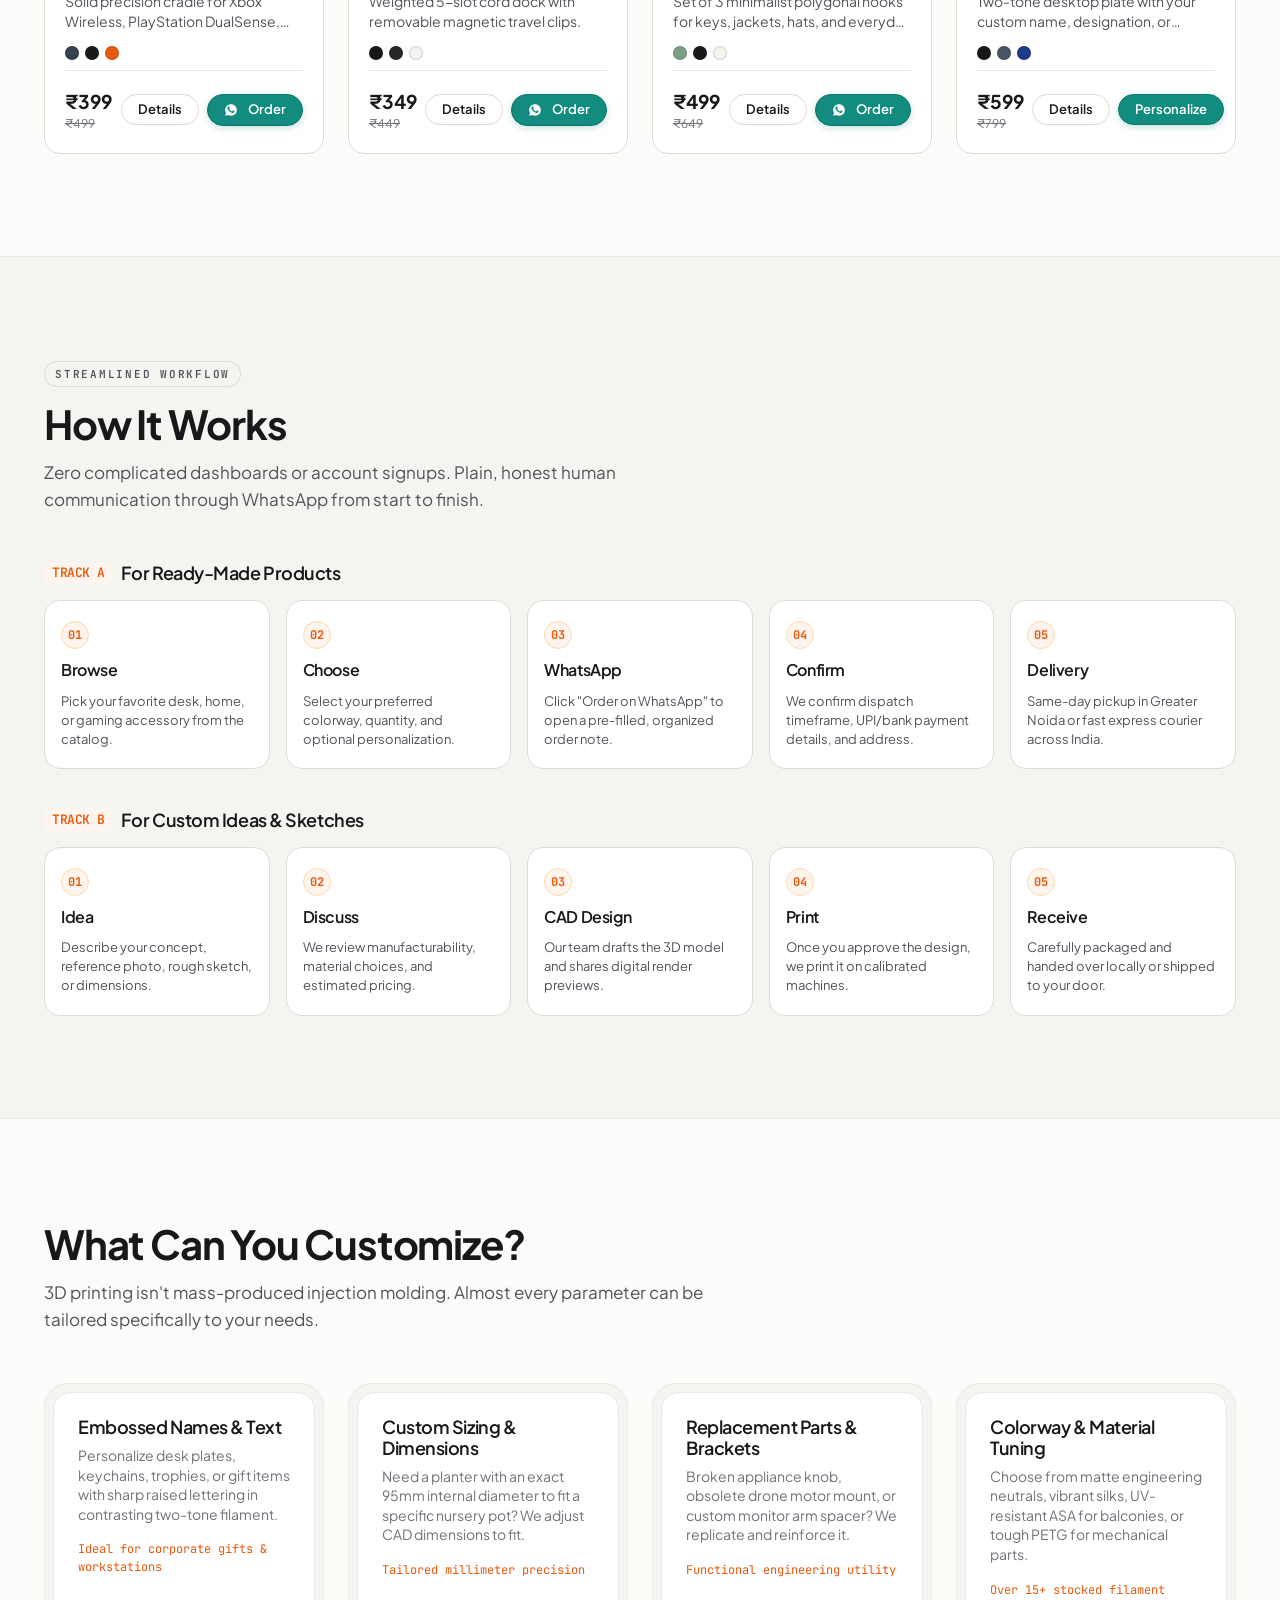
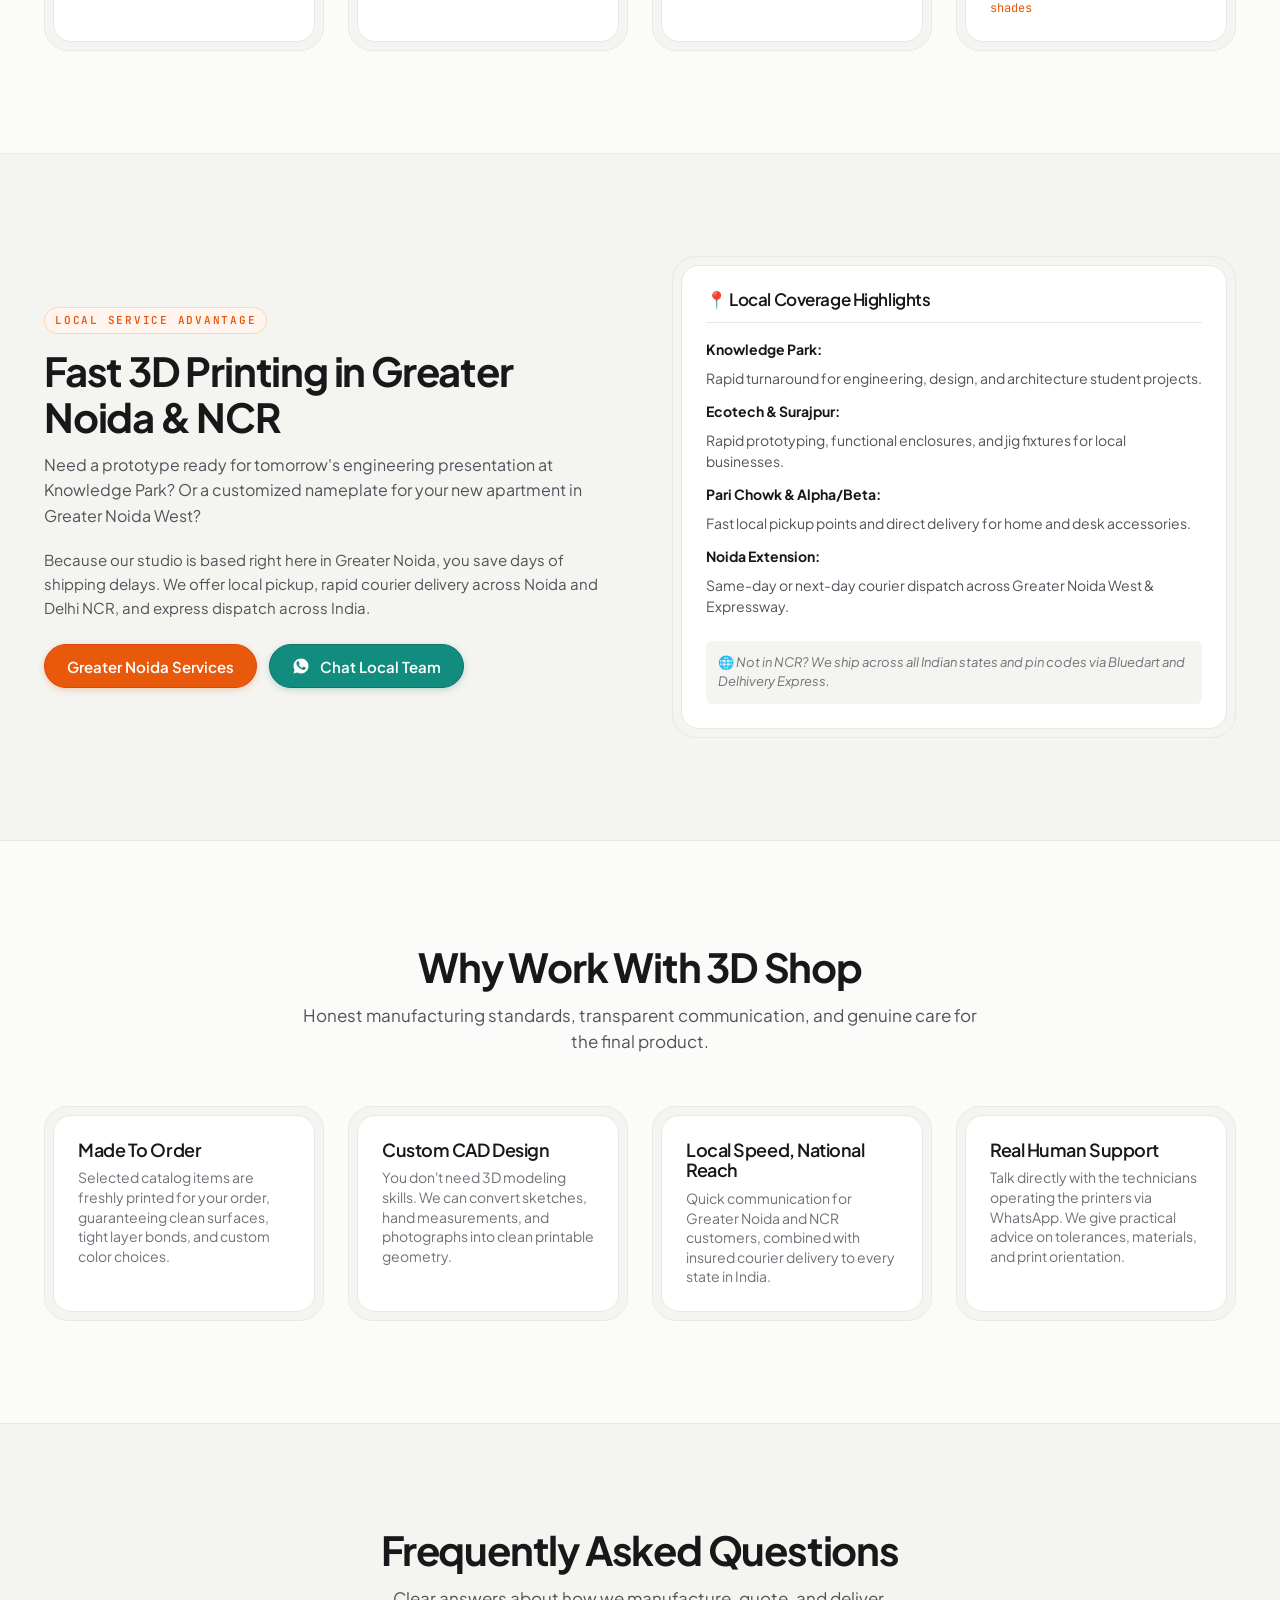
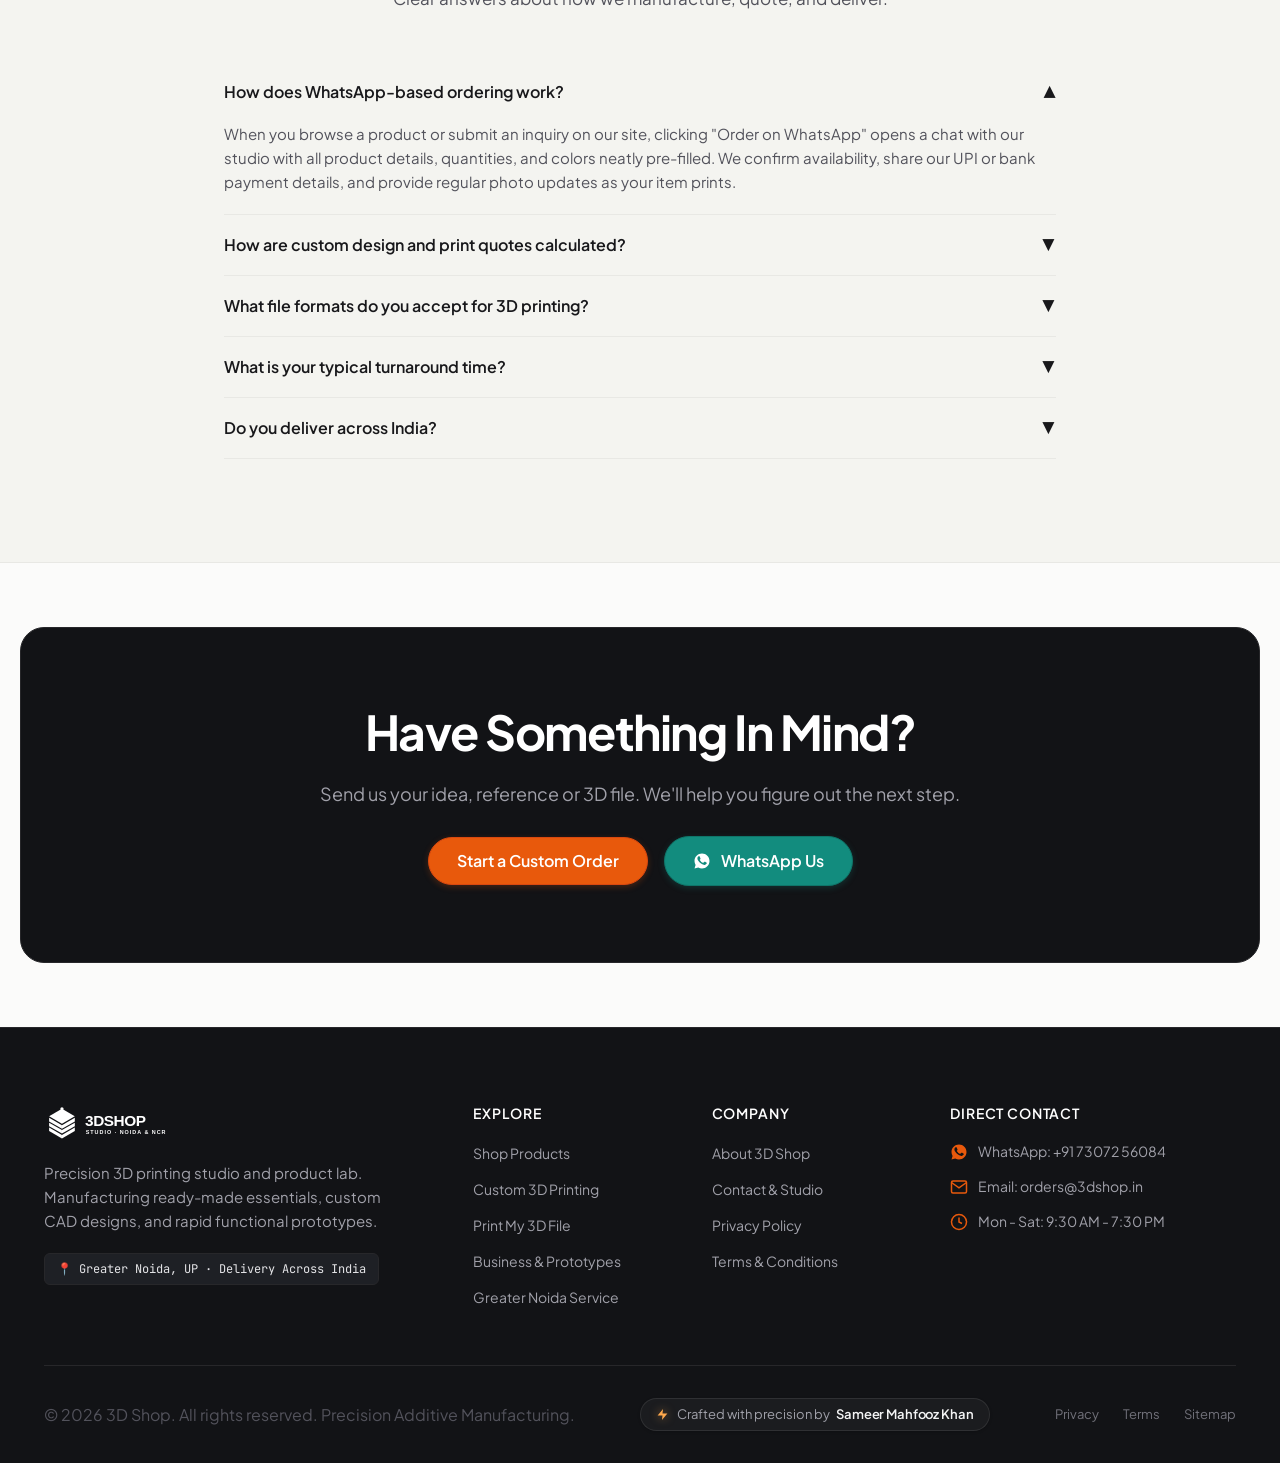
==== commit a410f261: "feat: add precision footer creator badge across all pages and mobile horizontal train scroll for tru" ====
--- a/index.html
+++ b/index.html
@@ -183,59 +183,118 @@
     </section>
 
     <!-- Trust Strip -->
-    <div class="trust-strip">
-      <div class="container">
-        <div class="trust-strip-grid">
-          <div class="trust-item">
-            <div class="trust-icon-box">
-              <svg width="20" height="20" viewBox="0 0 24 24" fill="none" stroke="currentColor" stroke-width="2" stroke-linecap="round" stroke-linejoin="round">
-                <path d="M21 10c0 7-9 13-9 13s-9-6-9-13a9 9 0 0 1 18 0z"></path>
-                <circle cx="12" cy="10" r="3"></circle>
-              </svg>
-            </div>
-            <div class="trust-text-group">
-              <h4>Greater Noida Service</h4>
-              <p>Fast priority turnaround &amp; local pickup</p>
-            </div>
-          </div>
-
-          <div class="trust-item">
-            <div class="trust-icon-box">
-              <svg width="20" height="20" viewBox="0 0 24 24" fill="none" stroke="currentColor" stroke-width="2" stroke-linecap="round" stroke-linejoin="round">
-                <rect x="1" y="3" width="15" height="13"></rect>
-                <polygon points="16 8 20 8 23 11 23 16 16 16 16 8"></polygon>
-                <circle cx="5.5" cy="18.5" r="2.5"></circle>
-                <circle cx="18.5" cy="18.5" r="2.5"></circle>
-              </svg>
-            </div>
-            <div class="trust-text-group">
-              <h4>Pan-India Delivery</h4>
-              <p>Securely packed courier to any pincode</p>
-            </div>
-          </div>
-
-          <div class="trust-item">
-            <div class="trust-icon-box">
-              <svg width="20" height="20" viewBox="0 0 24 24" fill="none" stroke="currentColor" stroke-width="2" stroke-linecap="round" stroke-linejoin="round">
-                <path d="M12 20h9"></path>
-                <path d="M16.5 3.5a2.121 2.121 0 0 1 3 3L7 19l-4 1 1-4L16.5 3.5z"></path>
-              </svg>
-            </div>
-            <div class="trust-text-group">
-              <h4>Custom Design Available</h4>
-              <p>No 3D file? Start with a sketch or photo</p>
-            </div>
-          </div>
-
-          <div class="trust-item">
-            <div class="trust-icon-box">
-              <svg width="20" height="20" viewBox="0 0 24 24" fill="none" stroke="currentColor" stroke-width="2" stroke-linecap="round" stroke-linejoin="round">
-                <path d="M21 11.5a8.38 8.38 0 0 1-.9 3.8 8.5 8.5 0 0 1-7.6 4.7 8.38 8.38 0 0 1-3.8-.9L3 21l1.9-5.7a8.38 8.38 0 0 1-.9-3.8 8.5 8.5 0 0 1 4.7-7.6 8.38 8.38 0 0 1 3.8-.9h.5a8.48 8.48 0 0 1 8 8v.5z"></path>
-              </svg>
-            </div>
-            <div class="trust-text-group">
-              <h4>WhatsApp Ordering</h4>
-              <p>Direct communication with real makers</p>
+    <div class="trust-strip" role="region" aria-label="Key Benefits">
+      <div class="container trust-strip-container">
+        <div class="trust-strip-track">
+          <!-- Main Train Set -->
+          <div class="trust-strip-group">
+            <div class="trust-item">
+              <div class="trust-icon-box">
+                <svg width="20" height="20" viewBox="0 0 24 24" fill="none" stroke="currentColor" stroke-width="2" stroke-linecap="round" stroke-linejoin="round">
+                  <path d="M21 10c0 7-9 13-9 13s-9-6-9-13a9 9 0 0 1 18 0z"></path>
+                  <circle cx="12" cy="10" r="3"></circle>
+                </svg>
+              </div>
+              <div class="trust-text-group">
+                <h4>Greater Noida Service</h4>
+                <p>Fast priority turnaround &amp; local pickup</p>
+              </div>
+            </div>
+
+            <div class="trust-item">
+              <div class="trust-icon-box">
+                <svg width="20" height="20" viewBox="0 0 24 24" fill="none" stroke="currentColor" stroke-width="2" stroke-linecap="round" stroke-linejoin="round">
+                  <rect x="1" y="3" width="15" height="13"></rect>
+                  <polygon points="16 8 20 8 23 11 23 16 16 16 16 8"></polygon>
+                  <circle cx="5.5" cy="18.5" r="2.5"></circle>
+                  <circle cx="18.5" cy="18.5" r="2.5"></circle>
+                </svg>
+              </div>
+              <div class="trust-text-group">
+                <h4>Pan-India Delivery</h4>
+                <p>Securely packed courier to any pincode</p>
+              </div>
+            </div>
+
+            <div class="trust-item">
+              <div class="trust-icon-box">
+                <svg width="20" height="20" viewBox="0 0 24 24" fill="none" stroke="currentColor" stroke-width="2" stroke-linecap="round" stroke-linejoin="round">
+                  <path d="M12 20h9"></path>
+                  <path d="M16.5 3.5a2.121 2.121 0 0 1 3 3L7 19l-4 1 1-4L16.5 3.5z"></path>
+                </svg>
+              </div>
+              <div class="trust-text-group">
+                <h4>Custom Design Available</h4>
+                <p>No 3D file? Start with a sketch or photo</p>
+              </div>
+            </div>
+
+            <div class="trust-item">
+              <div class="trust-icon-box">
+                <svg width="20" height="20" viewBox="0 0 24 24" fill="none" stroke="currentColor" stroke-width="2" stroke-linecap="round" stroke-linejoin="round">
+                  <path d="M21 11.5a8.38 8.38 0 0 1-.9 3.8 8.5 8.5 0 0 1-7.6 4.7 8.38 8.38 0 0 1-3.8-.9L3 21l1.9-5.7a8.38 8.38 0 0 1-.9-3.8 8.5 8.5 0 0 1 4.7-7.6 8.38 8.38 0 0 1 3.8-.9h.5a8.48 8.48 0 0 1 8 8v.5z"></path>
+                </svg>
+              </div>
+              <div class="trust-text-group">
+                <h4>WhatsApp Ordering</h4>
+                <p>Direct communication with real makers</p>
+              </div>
+            </div>
+          </div>
+
+          <!-- Cloned Train Set for Seamless Marquee Loop on Mobile -->
+          <div class="trust-strip-group trust-strip-group-clone" aria-hidden="true">
+            <div class="trust-item">
+              <div class="trust-icon-box">
+                <svg width="20" height="20" viewBox="0 0 24 24" fill="none" stroke="currentColor" stroke-width="2" stroke-linecap="round" stroke-linejoin="round">
+                  <path d="M21 10c0 7-9 13-9 13s-9-6-9-13a9 9 0 0 1 18 0z"></path>
+                  <circle cx="12" cy="10" r="3"></circle>
+                </svg>
+              </div>
+              <div class="trust-text-group">
+                <h4>Greater Noida Service</h4>
+                <p>Fast priority turnaround &amp; local pickup</p>
+              </div>
+            </div>
+
+            <div class="trust-item">
+              <div class="trust-icon-box">
+                <svg width="20" height="20" viewBox="0 0 24 24" fill="none" stroke="currentColor" stroke-width="2" stroke-linecap="round" stroke-linejoin="round">
+                  <rect x="1" y="3" width="15" height="13"></rect>
+                  <polygon points="16 8 20 8 23 11 23 16 16 16 16 8"></polygon>
+                  <circle cx="5.5" cy="18.5" r="2.5"></circle>
+                  <circle cx="18.5" cy="18.5" r="2.5"></circle>
+                </svg>
+              </div>
+              <div class="trust-text-group">
+                <h4>Pan-India Delivery</h4>
+                <p>Securely packed courier to any pincode</p>
+              </div>
+            </div>
+
+            <div class="trust-item">
+              <div class="trust-icon-box">
+                <svg width="20" height="20" viewBox="0 0 24 24" fill="none" stroke="currentColor" stroke-width="2" stroke-linecap="round" stroke-linejoin="round">
+                  <path d="M12 20h9"></path>
+                  <path d="M16.5 3.5a2.121 2.121 0 0 1 3 3L7 19l-4 1 1-4L16.5 3.5z"></path>
+                </svg>
+              </div>
+              <div class="trust-text-group">
+                <h4>Custom Design Available</h4>
+                <p>No 3D file? Start with a sketch or photo</p>
+              </div>
+            </div>
+
+            <div class="trust-item">
+              <div class="trust-icon-box">
+                <svg width="20" height="20" viewBox="0 0 24 24" fill="none" stroke="currentColor" stroke-width="2" stroke-linecap="round" stroke-linejoin="round">
+                  <path d="M21 11.5a8.38 8.38 0 0 1-.9 3.8 8.5 8.5 0 0 1-7.6 4.7 8.38 8.38 0 0 1-3.8-.9L3 21l1.9-5.7a8.38 8.38 0 0 1-.9-3.8 8.5 8.5 0 0 1 4.7-7.6 8.38 8.38 0 0 1 3.8-.9h.5a8.48 8.48 0 0 1 8 8v.5z"></path>
+                </svg>
+              </div>
+              <div class="trust-text-group">
+                <h4>WhatsApp Ordering</h4>
+                <p>Direct communication with real makers</p>
+              </div>
             </div>
           </div>
         </div>
@@ -846,6 +905,16 @@
 
       <div class="footer-bottom">
         <p>© <span class="current-year">2026</span> 3D Shop. All rights reserved. Precision Additive Manufacturing.</p>
+        <div class="footer-creator-credit">
+          <span class="creator-badge">
+            <svg class="creator-icon" width="13" height="13" viewBox="0 0 24 24" fill="currentColor" aria-hidden="true">
+              <path d="M13 2L3 14h9l-1 8 10-12h-9l1-8z"/>
+            </svg>
+            <span class="creator-text">
+              Crafted with precision by <span class="creator-name">Sameer Mahfooz Khan</span>
+            </span>
+          </span>
+        </div>
         <div class="footer-legal-links">
           <a href="privacy-policy.html">Privacy</a>
           <a href="terms.html">Terms</a>
--- a/css/style.css
+++ b/css/style.css
@@ -734,12 +734,22 @@
   border-bottom: 1px solid var(--border-subtle);
   background: var(--bg-surface);
   padding: 1.25rem 0;
-}
-
-.trust-strip-grid {
+  position: relative;
+}
+
+.trust-strip-track {
+  width: 100%;
+}
+
+.trust-strip-group {
   display: grid;
   grid-template-columns: repeat(4, 1fr);
   gap: 1.5rem;
+  width: 100%;
+}
+
+.trust-strip-group-clone {
+  display: none !important;
 }
 
 .trust-item {
@@ -881,12 +891,16 @@
   align-items: center;
   justify-content: space-between;
   flex-wrap: wrap;
-  gap: 1rem;
+  gap: 1.25rem;
   padding-top: 2rem;
   font-size: 0.8125rem;
   color: #71717A;
 }
 
+.footer-bottom p {
+  margin: 0;
+}
+
 .footer-legal-links {
   display: flex;
   align-items: center;
@@ -894,6 +908,74 @@
 }
 
 .footer-legal-links a:hover {
+  color: #FFFFFF;
+}
+
+/* ==========================================================================
+   FOOTER CREATOR CREDIT BADGE (Clean Signature Pill)
+   ========================================================================== */
+.footer-creator-credit {
+  display: inline-flex;
+  align-items: center;
+  justify-content: center;
+}
+
+.creator-badge {
+  display: inline-flex;
+  align-items: center;
+  gap: 0.5rem;
+  padding: 0.38rem 0.95rem;
+  background: rgba(255, 255, 255, 0.04);
+  border: 1px solid rgba(255, 255, 255, 0.09);
+  border-radius: var(--radius-full);
+  font-family: var(--font-sans);
+  font-size: 0.8125rem;
+  line-height: 1.4;
+  color: #A1A1AA;
+  box-shadow: 0 1px 3px rgba(0, 0, 0, 0.2);
+  transition: all 0.25s cubic-bezier(0.16, 1, 0.3, 1);
+  user-select: none;
+  cursor: default;
+}
+
+.creator-badge:hover {
+  background: rgba(255, 255, 255, 0.07);
+  border-color: rgba(232, 89, 12, 0.35);
+  color: #E4E4E7;
+  transform: translateY(-1px);
+  box-shadow: 0 4px 14px rgba(0, 0, 0, 0.3), 0 0 0 1px rgba(232, 89, 12, 0.2);
+}
+
+.creator-icon {
+  color: #FFA94D;
+  flex-shrink: 0;
+  filter: drop-shadow(0 0 5px rgba(255, 169, 77, 0.6));
+  transition: transform 0.25s ease, filter 0.25s ease;
+  display: inline-flex;
+  align-items: center;
+  justify-content: center;
+}
+
+.creator-badge:hover .creator-icon {
+  transform: scale(1.15) rotate(6deg);
+  filter: drop-shadow(0 0 8px rgba(255, 169, 77, 0.9));
+}
+
+.creator-text {
+  display: inline-flex;
+  align-items: center;
+  gap: 0.35rem;
+  white-space: nowrap;
+}
+
+.creator-name {
+  color: #F4F4F5;
+  font-weight: 600;
+  letter-spacing: -0.01em;
+  transition: color 0.2s ease;
+}
+
+.creator-badge:hover .creator-name {
   color: #FFFFFF;
 }
 
--- a/css/responsive.css
+++ b/css/responsive.css
@@ -97,7 +97,7 @@
     width: 100%;
   }
 
-  .trust-strip-grid {
+  .trust-strip-group {
     grid-template-columns: repeat(2, 1fr);
     gap: 1.25rem;
   }
@@ -174,6 +174,98 @@
   .hero-studio-badge {
     width: 100%;
     margin-left: 0;
+  }
+
+  /* Trust Strip Horizontal Train Marquee (Saves ~220px vertical height) */
+  .trust-strip {
+    overflow: hidden;
+    padding: 0.625rem 0;
+    mask-image: linear-gradient(90deg, transparent 0%, black 16px, black calc(100% - 16px), transparent 100%);
+    -webkit-mask-image: linear-gradient(90deg, transparent 0%, black 16px, black calc(100% - 16px), transparent 100%);
+  }
+
+  .trust-strip-container {
+    padding-left: 0 !important;
+    padding-right: 0 !important;
+    max-width: 100% !important;
+    overflow: hidden;
+  }
+
+  .trust-strip-track {
+    display: flex !important;
+    width: max-content;
+    animation: trust-train-marquee 22s linear infinite;
+    will-change: transform;
+  }
+
+  .trust-strip:hover .trust-strip-track,
+  .trust-strip:active .trust-strip-track {
+    animation-play-state: paused;
+  }
+
+  .trust-strip-group {
+    display: flex !important;
+    flex-wrap: nowrap !important;
+    gap: 0.75rem !important;
+    align-items: center;
+    padding-right: 0.75rem;
+    flex-shrink: 0;
+    width: max-content !important;
+  }
+
+  .trust-strip-group-clone {
+    display: flex !important;
+  }
+
+  .trust-item {
+    flex-shrink: 0;
+    display: inline-flex;
+    align-items: center;
+    gap: 0.65rem;
+    padding: 0.45rem 0.85rem 0.45rem 0.65rem;
+    background: var(--bg-surface);
+    border: 1px solid var(--border-default);
+    border-radius: var(--radius-lg);
+    box-shadow: 0 1px 3px rgba(0, 0, 0, 0.04);
+  }
+
+  .trust-icon-box {
+    width: 32px;
+    height: 32px;
+    min-width: 32px;
+    border-radius: var(--radius-sm);
+  }
+
+  .trust-text-group h4 {
+    font-size: 0.8125rem;
+    white-space: nowrap;
+    margin: 0;
+    line-height: 1.2;
+  }
+
+  .trust-text-group p {
+    font-size: 0.7rem;
+    white-space: nowrap;
+    margin: 0;
+    line-height: 1.2;
+  }
+
+  @keyframes trust-train-marquee {
+    0% {
+      transform: translate3d(0, 0, 0);
+    }
+    100% {
+      transform: translate3d(-100%, 0, 0);
+    }
+  }
+
+  @media (prefers-reduced-motion: reduce) {
+    .trust-strip-track {
+      animation: none;
+      overflow-x: auto;
+      -webkit-overflow-scrolling: touch;
+      padding-left: 1rem;
+    }
   }
 
   /* Form Grid Collapse */
@@ -296,6 +388,12 @@
     gap: 1rem;
   }
 
+  .creator-badge {
+    font-size: 0.75rem;
+    padding: 0.3rem 0.75rem;
+    gap: 0.45rem;
+  }
+
   /* Mobile Sticky Bottom Bar */
   .mobile-bottom-bar {
     display: block;
@@ -334,11 +432,6 @@
   /* Touch Target Safeguards */
   .btn, .nav-link, .mobile-nav-link, .category-tab-btn, .color-chip, .qty-btn {
     min-height: 44px;
-  }
-
-  .trust-strip-grid {
-    grid-template-columns: 1fr;
-    gap: 1rem;
   }
 }
 
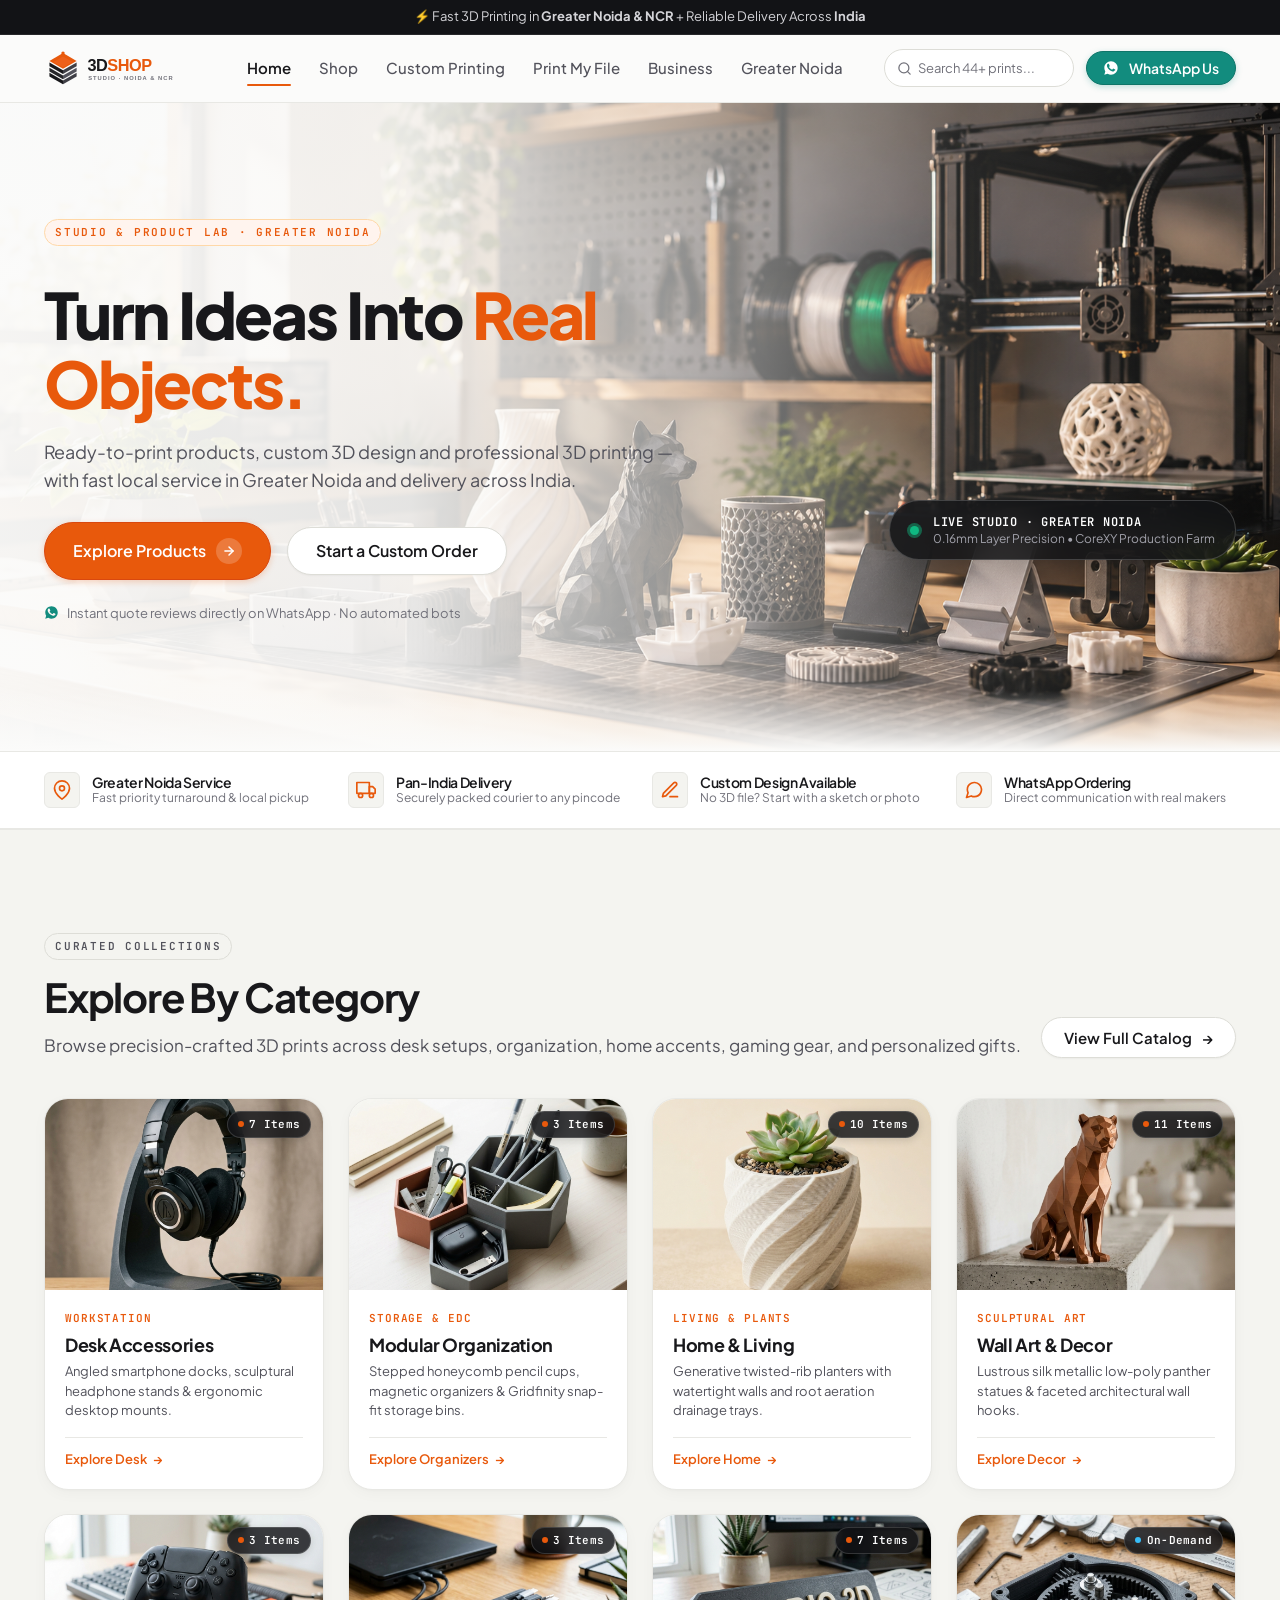
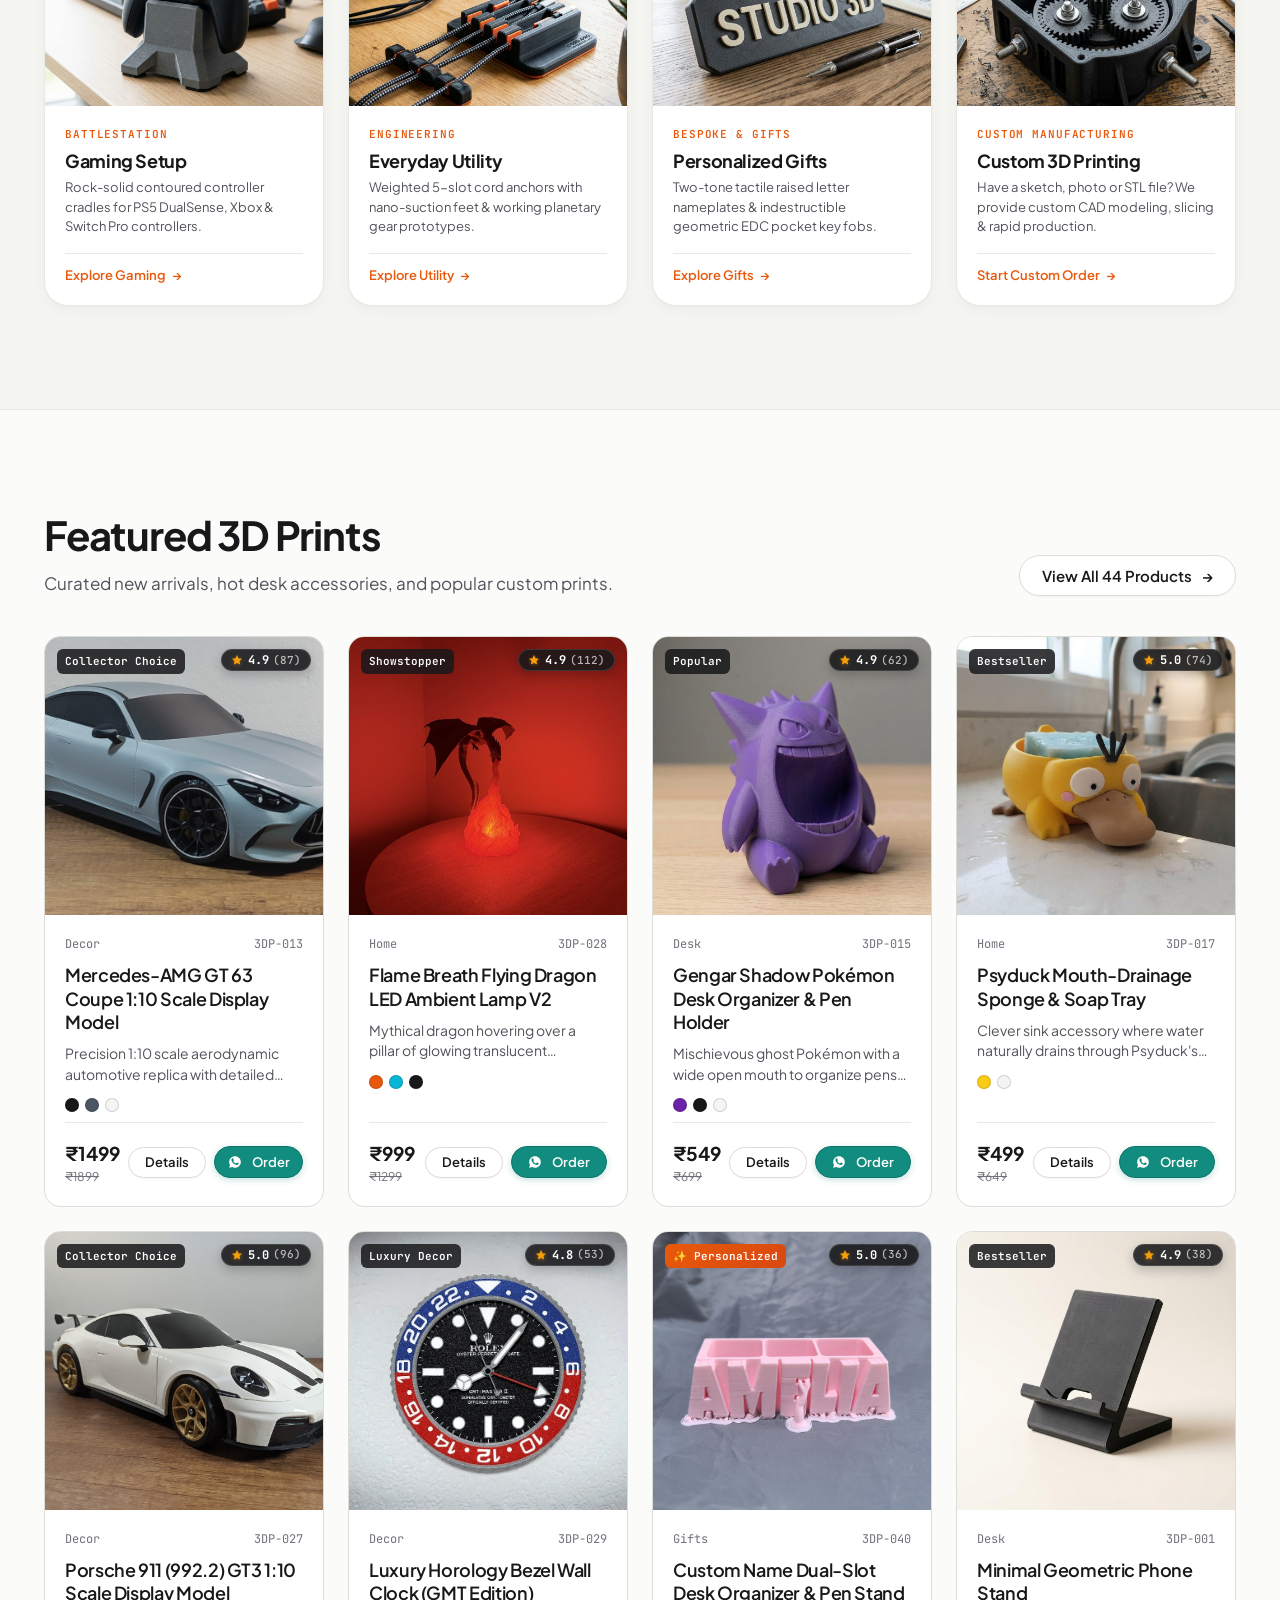
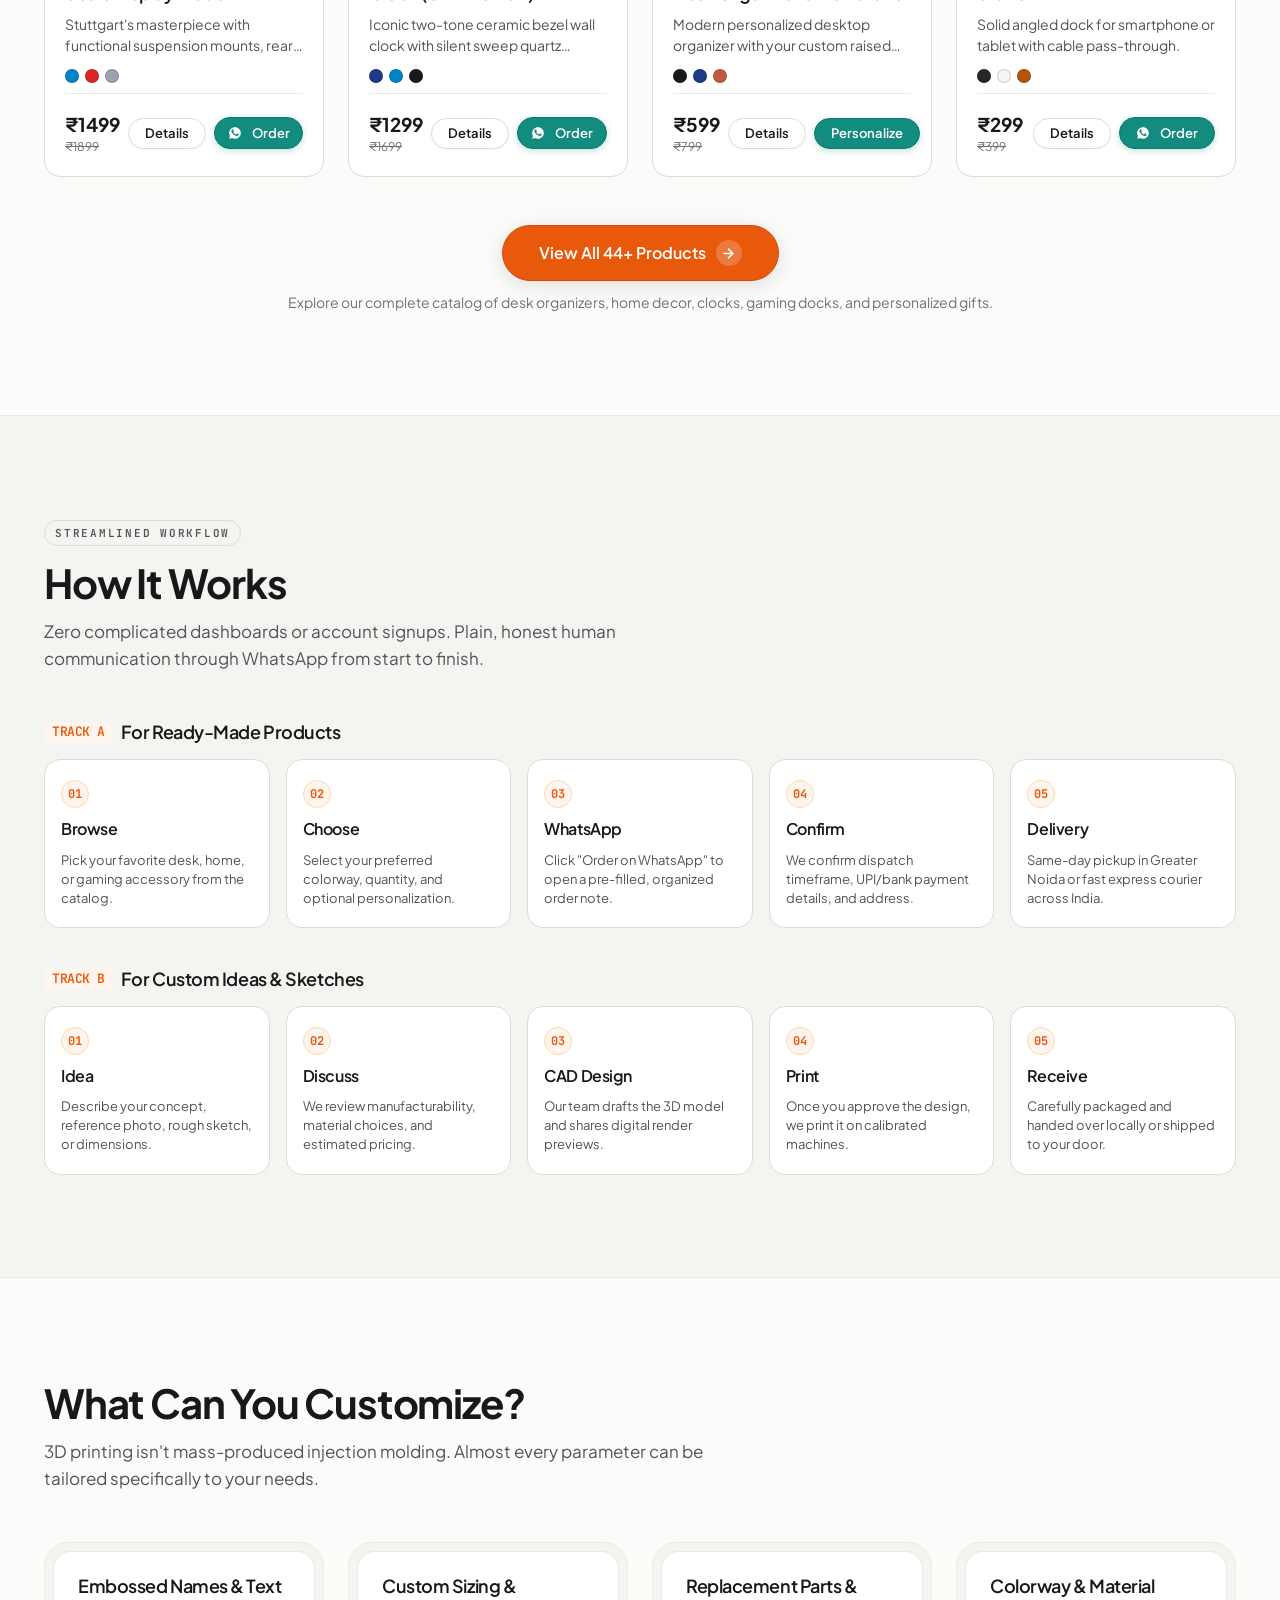
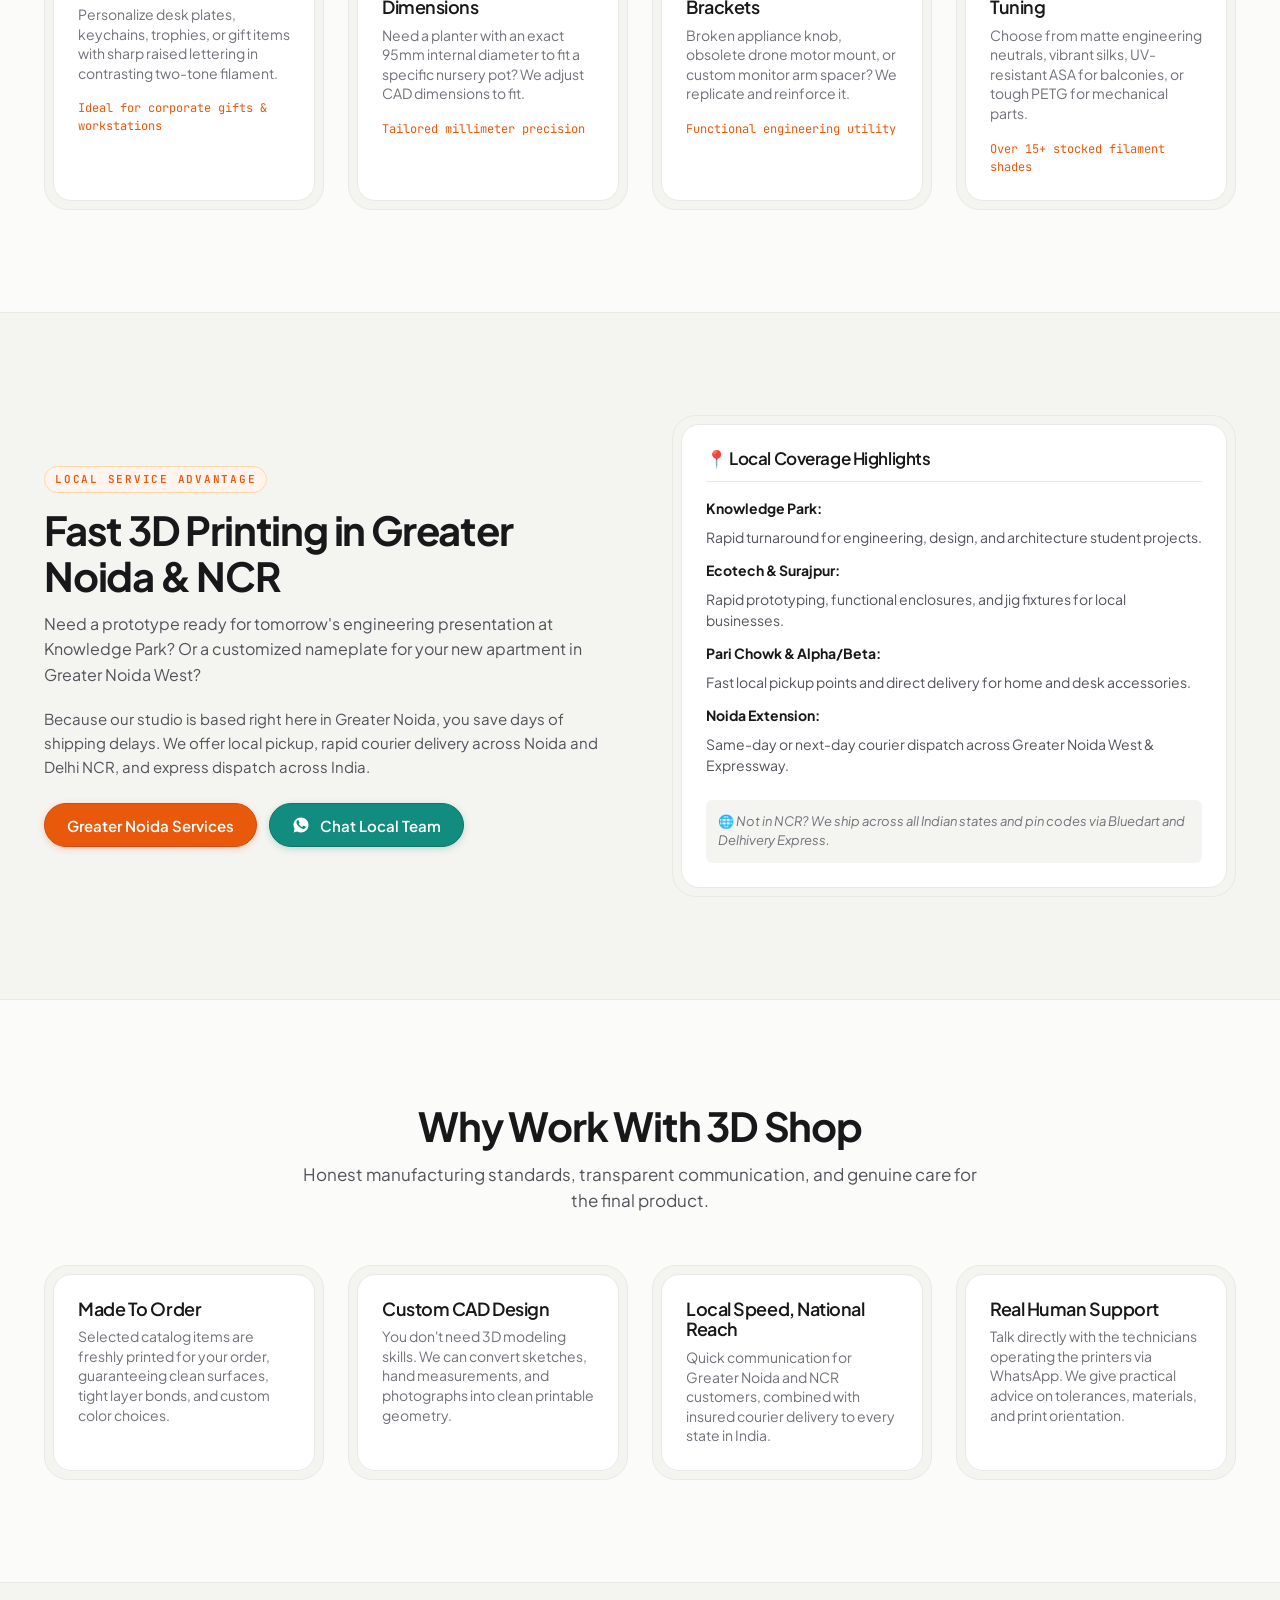
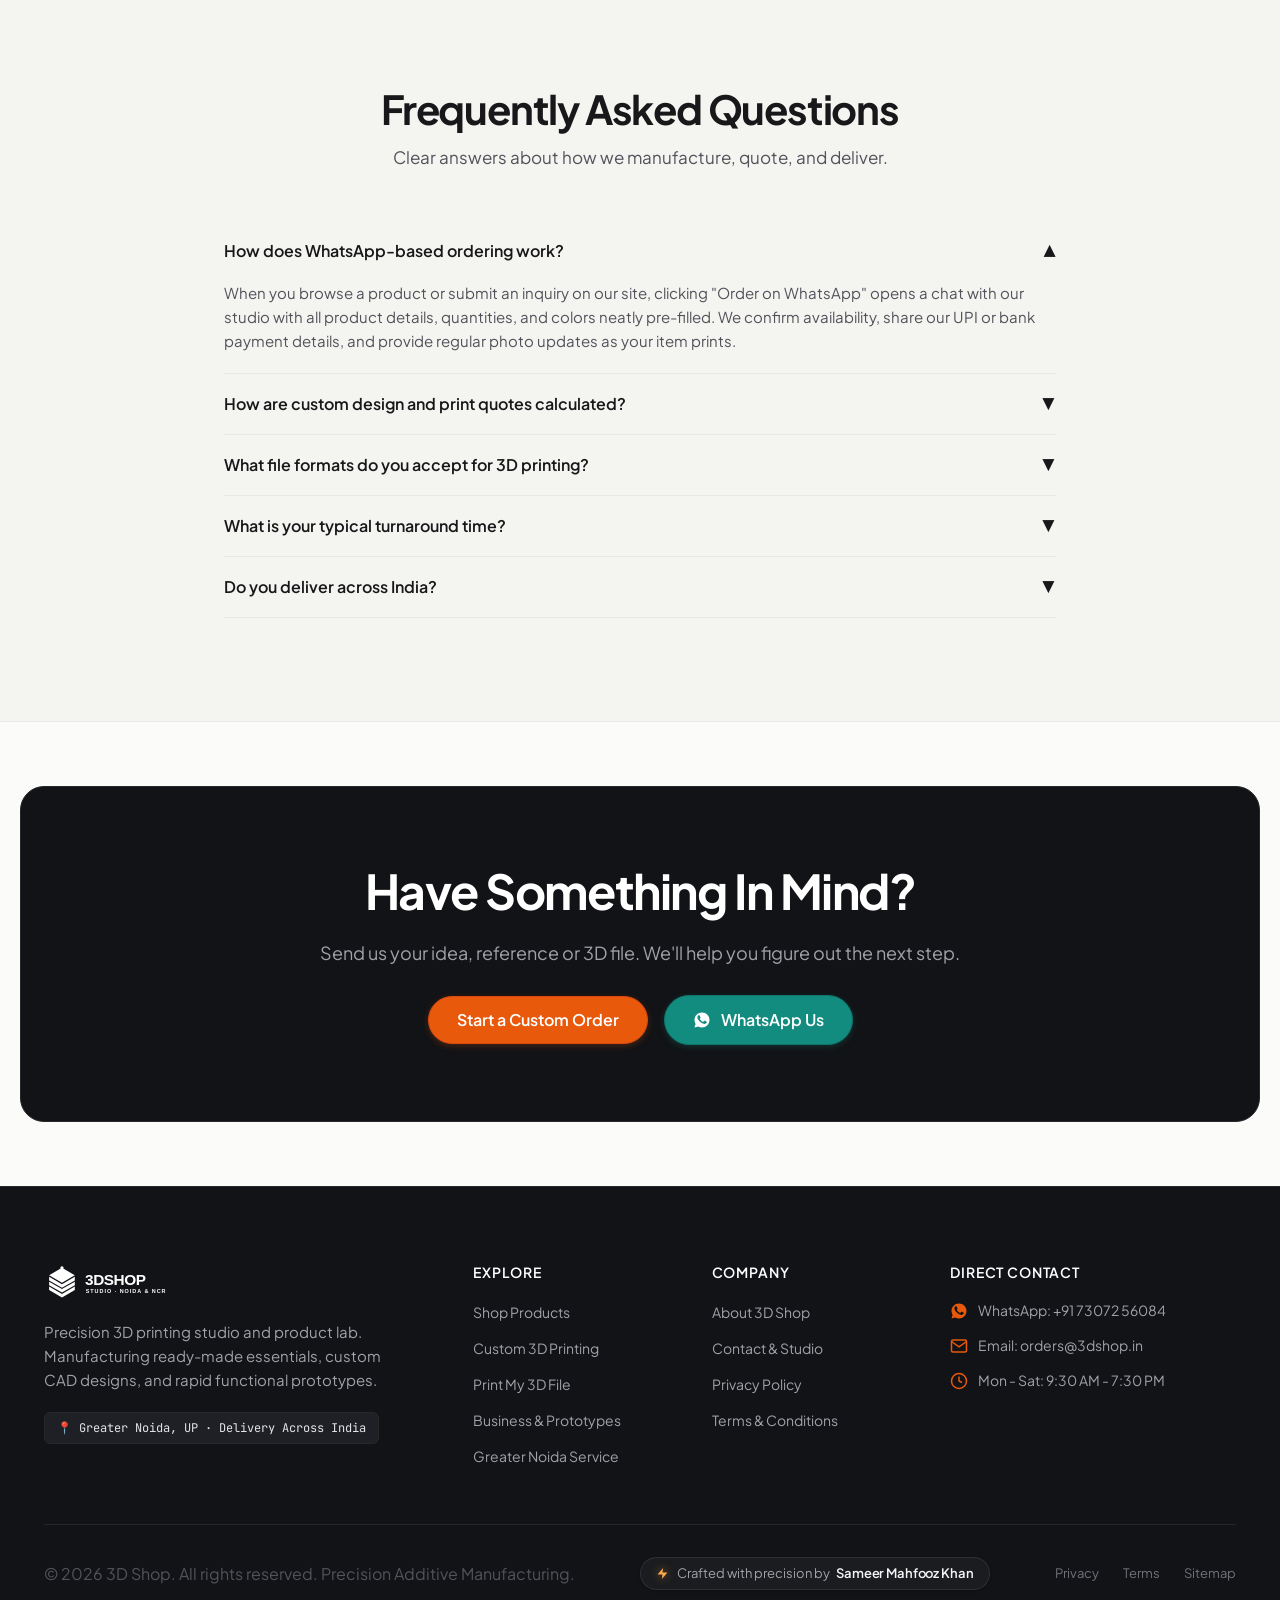
==== commit 421dd331: "Add new catalog products, rating badges, homepage search bar, and mobile drawer close buttons" ====
--- a/index.html
+++ b/index.html
@@ -84,6 +84,21 @@
       </nav>
 
       <div class="header-actions">
+        <!-- Search Bar in Navbar -->
+        <div class="nav-search-wrap">
+          <form class="nav-search-form" action="shop.html" method="GET" role="search">
+            <span class="nav-search-icon" aria-hidden="true">
+              <svg width="15" height="15" viewBox="0 0 24 24" fill="none" stroke="currentColor" stroke-width="2" stroke-linecap="round" stroke-linejoin="round">
+                <circle cx="11" cy="11" r="8"></circle>
+                <line x1="21" y1="21" x2="16.65" y2="16.65"></line>
+              </svg>
+            </span>
+            <input type="text" name="search" class="nav-search-input" placeholder="Search 44+ prints..." aria-label="Search catalog" autocomplete="off">
+            <button type="button" class="nav-search-clear" aria-label="Clear search">&times;</button>
+          </form>
+          <div class="nav-search-dropdown"></div>
+        </div>
+
         <button type="button" class="btn btn-sm btn-whatsapp btn-whatsapp-compact" data-whatsapp-action="general">
           <svg width="16" height="16" viewBox="0 0 24 24" fill="currentColor" aria-hidden="true">
             <path fill-rule="evenodd" clip-rule="evenodd" d="M12 2C6.477 2 2 6.477 2 12c0 1.89.525 3.66 1.438 5.168L2 22l4.98-1.408A9.96 9.96 0 0 0 12 22c5.523 0 10-4.477 10-10S17.523 2 12 2zm5.405 13.924c-.228.644-1.127 1.23-1.603 1.306-.445.07-1.026.098-1.66-.107-.404-.13-1.002-.328-1.748-.65-3.08-1.332-5.09-4.444-5.244-4.65-.154-.205-1.25-1.663-1.25-3.172 0-1.51.785-2.253 1.066-2.56.281-.308.614-.385.82-.385.205 0 .41.002.589.011.189.01.44-.071.688.522.256.615.87 2.128.947 2.282.077.154.128.333.026.538-.103.205-.154.333-.308.513-.154.179-.323.4-.461.538-.154.154-.314.32-.135.628.179.308.796 1.311 1.706 2.121 1.171 1.042 2.16 1.365 2.468 1.519.308.154.487.128.667-.077.179-.205.769-.897.974-1.205.205-.308.41-.256.692-.154.282.103 1.794.846 2.102 1.001.308.154.513.23.589.36.077.127.077.742-.151 1.386z"/>
@@ -106,9 +121,9 @@
   <div class="mobile-drawer-overlay"></div>
   <aside class="mobile-drawer" aria-label="Mobile Navigation Drawer">
     <div class="mobile-drawer-header">
-      <img src="assets/logo/logo.svg" alt="3D Shop Logo" height="32">
-      <button type="button" class="mobile-drawer-close" aria-label="Close navigation menu">
-        <svg width="20" height="20" viewBox="0 0 24 24" fill="none" stroke="currentColor" stroke-width="2" stroke-linecap="round" stroke-linejoin="round">
+      <img src="assets/logo/logo.svg" alt="3D Shop Logo" class="mobile-drawer-logo" width="130" height="30">
+      <button type="button" class="mobile-drawer-close" aria-label="Close navigation menu" title="Close menu">
+        <svg width="20" height="20" viewBox="0 0 24 24" fill="none" stroke="currentColor" stroke-width="2.5" stroke-linecap="round" stroke-linejoin="round">
           <line x1="18" y1="6" x2="6" y2="18"></line>
           <line x1="6" y1="6" x2="18" y2="18"></line>
         </svg>
@@ -129,7 +144,14 @@
         <svg width="18" height="18" viewBox="0 0 24 24" fill="currentColor" aria-hidden="true" style="flex-shrink: 0;"><path fill-rule="evenodd" clip-rule="evenodd" d="M12 2C6.477 2 2 6.477 2 12c0 1.89.525 3.66 1.438 5.168L2 22l4.98-1.408A9.96 9.96 0 0 0 12 22c5.523 0 10-4.477 10-10S17.523 2 12 2zm5.405 13.924c-.228.644-1.127 1.23-1.603 1.306-.445.07-1.026.098-1.66-.107-.404-.13-1.002-.328-1.748-.65-3.08-1.332-5.09-4.444-5.244-4.65-.154-.205-1.25-1.663-1.25-3.172 0-1.51.785-2.253 1.066-2.56.281-.308.614-.385.82-.385.205 0 .41.002.589.011.189.01.44-.071.688.522.256.615.87 2.128.947 2.282.077.154.128.333.026.538-.103.205-.154.333-.308.513-.154.179-.323.4-.461.538-.154.154-.314.32-.135.628.179.308.796 1.311 1.706 2.121 1.171 1.042 2.16 1.365 2.468 1.519.308.154.487.128.667-.077.179-.205.769-.897.974-1.205.205-.308.41-.256.692-.154.282.103 1.794.846 2.102 1.001.308.154.513.23.589.36.077.127.077.742-.151 1.386z"/></svg>
         <span>Chat on WhatsApp</span>
       </button>
-      <p class="text-caption" style="text-align: center;">Greater Noida Studio · Nationwide Shipping</p>
+      <button type="button" class="btn btn-secondary mobile-drawer-close-btn" data-drawer-close aria-label="Close navigation menu" style="width: 100%; display: flex; align-items: center; justify-content: center; gap: 0.5rem; margin-top: 0.75rem;">
+        <svg width="16" height="16" viewBox="0 0 24 24" fill="none" stroke="currentColor" stroke-width="2.5" stroke-linecap="round" stroke-linejoin="round">
+          <line x1="18" y1="6" x2="6" y2="18"></line>
+          <line x1="6" y1="6" x2="18" y2="18"></line>
+        </svg>
+        <span>Close Menu</span>
+      </button>
+      <p class="text-caption" style="text-align: center; margin-top: 0.75rem;">Greater Noida Studio · Nationwide Shipping</p>
     </div>
   </aside>
 
@@ -325,7 +347,7 @@
               <img src="assets/products/headphone-stand.jpg" alt="3D printed desk accessories and headphone stands" class="category-card-img" width="500" height="340" loading="lazy">
               <div class="category-card-badge">
                 <span class="category-card-badge-dot"></span>
-                <span>2 Items</span>
+                <span>7 Items</span>
               </div>
             </div>
             <div class="category-card-body">
@@ -347,7 +369,7 @@
               <img src="assets/products/desk-organizer.jpg" alt="Modular desk organizer and Gridfinity trays" class="category-card-img" width="500" height="340" loading="lazy">
               <div class="category-card-badge">
                 <span class="category-card-badge-dot"></span>
-                <span>2 Items</span>
+                <span>3 Items</span>
               </div>
             </div>
             <div class="category-card-body">
@@ -369,7 +391,7 @@
               <img src="assets/products/geometric-planter.jpg" alt="Parametric spiral 3D printed planter" class="category-card-img" width="500" height="340" loading="lazy">
               <div class="category-card-badge">
                 <span class="category-card-badge-dot"></span>
-                <span>1 Item</span>
+                <span>10 Items</span>
               </div>
             </div>
             <div class="category-card-body">
@@ -391,7 +413,7 @@
               <img src="assets/products/geometric-sculpture.jpg" alt="Low poly geometric panther sculpture" class="category-card-img" width="500" height="340" loading="lazy">
               <div class="category-card-badge">
                 <span class="category-card-badge-dot"></span>
-                <span>2 Items</span>
+                <span>11 Items</span>
               </div>
             </div>
             <div class="category-card-body">
@@ -413,7 +435,7 @@
               <img src="assets/products/controller-dock.jpg" alt="Ergonomic gaming controller cradle" class="category-card-img" width="500" height="340" loading="lazy">
               <div class="category-card-badge">
                 <span class="category-card-badge-dot"></span>
-                <span>1 Item</span>
+                <span>3 Items</span>
               </div>
             </div>
             <div class="category-card-body">
@@ -435,7 +457,7 @@
               <img src="assets/products/cable-organizer.jpg" alt="Weighted desktop cable organizer dock" class="category-card-img" width="500" height="340" loading="lazy">
               <div class="category-card-badge">
                 <span class="category-card-badge-dot"></span>
-                <span>2 Items</span>
+                <span>3 Items</span>
               </div>
             </div>
             <div class="category-card-body">
@@ -457,7 +479,7 @@
               <img src="assets/products/name-plate.jpg" alt="Custom 3D printed desk nameplate" class="category-card-img" width="500" height="340" loading="lazy">
               <div class="category-card-badge">
                 <span class="category-card-badge-dot"></span>
-                <span>2 Items</span>
+                <span>7 Items</span>
               </div>
             </div>
             <div class="category-card-body">
@@ -504,16 +526,32 @@
         <div style="display: flex; align-items: flex-end; justify-content: space-between; flex-wrap: wrap; gap: 1rem; margin-bottom: 2.5rem;">
           <div>
             <h2 class="section-title">Featured 3D Prints</h2>
-            <p class="section-description">Engineered accessories, organization essentials, and decor ready to order.</p>
+            <p class="section-description">Curated new arrivals, hot desk accessories, and popular custom prints.</p>
           </div>
           <a href="shop.html" class="btn btn-secondary">
-            <span>View All 12 Products</span>
+            <span>View All 44 Products</span>
             <span aria-hidden="true">&rarr;</span>
           </a>
         </div>
 
         <div class="products-grid" id="featured-products-container">
           <!-- Populated by JavaScript from products.js -->
+        </div>
+
+        <!-- View All Products CTA (at the end of featured products) -->
+        <div class="featured-view-all-cta" style="text-align: center; margin-top: 3rem;">
+          <a href="shop.html" class="btn btn-lg btn-primary" style="display: inline-flex; align-items: center; gap: 0.625rem; padding: 0.875rem 2.25rem; box-shadow: 0 4px 20px rgba(0, 0, 0, 0.12);">
+            <span>View All 44+ Products</span>
+            <span class="btn-icon-wrap" aria-hidden="true">
+              <svg width="15" height="15" viewBox="0 0 24 24" fill="none" stroke="currentColor" stroke-width="2.5" stroke-linecap="round" stroke-linejoin="round">
+                <line x1="5" y1="12" x2="19" y2="12"></line>
+                <polyline points="12 5 19 12 12 19"></polyline>
+              </svg>
+            </span>
+          </a>
+          <p class="text-caption" style="margin-top: 0.75rem; color: var(--text-muted); font-size: 0.875rem;">
+            Explore our complete catalog of desk organizers, home decor, clocks, gaming docks, and personalized gifts.
+          </p>
         </div>
       </div>
     </section>
--- a/css/style.css
+++ b/css/style.css
@@ -453,20 +453,51 @@
   display: flex;
   align-items: center;
   justify-content: space-between;
+  gap: 1rem;
   padding-bottom: 1.25rem;
   border-bottom: 1px solid var(--border-subtle);
   margin-bottom: 1.5rem;
 }
 
+.mobile-drawer-header img,
+.mobile-drawer-logo {
+  height: 32px;
+  width: auto;
+  max-width: 140px;
+  object-fit: contain;
+}
+
 .mobile-drawer-close {
-  width: 36px;
-  height: 36px;
+  width: 40px;
+  height: 40px;
   display: flex;
   align-items: center;
   justify-content: center;
   border-radius: var(--radius-md);
-  border: 1px solid var(--border-subtle);
-  color: var(--text-secondary);
+  border: 1px solid var(--border-default);
+  background: var(--bg-surface);
+  color: var(--text-primary);
+  cursor: pointer;
+  flex-shrink: 0;
+  transition: all var(--transition-fast);
+}
+
+.mobile-drawer-close:hover,
+.mobile-drawer-close:active {
+  background: var(--bg-subtle);
+  color: var(--accent);
+  border-color: var(--accent);
+}
+
+.mobile-drawer-close-btn {
+  font-weight: 600;
+  border: 1px solid var(--border-default);
+  transition: all var(--transition-fast);
+}
+
+.mobile-drawer-close-btn:hover {
+  background: var(--bg-subtle);
+  color: var(--text-primary);
 }
 
 .mobile-drawer-links {
--- a/css/components.css
+++ b/css/components.css
@@ -606,6 +606,82 @@
   color: #FFFFFF;
   backdrop-filter: blur(4px);
   -webkit-backdrop-filter: blur(4px);
+  z-index: 2;
+}
+
+/* Rating Badge on Card (Dark Pill with Star & Count) */
+.product-rating-badge {
+  position: absolute;
+  top: 0.75rem;
+  right: 0.75rem;
+  background: rgba(24, 24, 27, 0.88);
+  border: 1px solid rgba(255, 255, 255, 0.12);
+  backdrop-filter: blur(8px);
+  -webkit-backdrop-filter: blur(8px);
+  border-radius: var(--radius-full);
+  padding: 0.25rem 0.55rem;
+  display: inline-flex;
+  align-items: center;
+  gap: 0.3rem;
+  font-family: var(--font-mono);
+  font-size: 0.75rem;
+  line-height: 1;
+  color: #FFFFFF;
+  box-shadow: 0 4px 12px rgba(0, 0, 0, 0.22);
+  z-index: 2;
+  transition: transform var(--transition-fast), background var(--transition-fast);
+  user-select: none;
+}
+
+.product-card:hover .product-rating-badge {
+  transform: scale(1.05);
+  background: rgba(18, 19, 22, 0.96);
+  border-color: rgba(255, 255, 255, 0.24);
+}
+
+.rating-star-icon {
+  width: 12px;
+  height: 12px;
+  color: #F59E0B;
+  fill: #F59E0B;
+  flex-shrink: 0;
+  filter: drop-shadow(0 1px 2px rgba(245, 158, 11, 0.35));
+}
+
+.rating-score {
+  font-weight: 700;
+  color: #FFFFFF;
+  letter-spacing: -0.01em;
+}
+
+.rating-count {
+  font-weight: 500;
+  color: rgba(255, 255, 255, 0.68);
+  font-size: 0.6875rem;
+}
+
+/* Rating Pill on Detail Page */
+.product-detail-rating-pill {
+  display: inline-flex;
+  align-items: center;
+  gap: 0.35rem;
+  background: var(--bg-subtle);
+  border: 1px solid var(--border-subtle);
+  border-radius: var(--radius-full);
+  padding: 0.25rem 0.65rem;
+  font-family: var(--font-mono);
+  font-size: 0.75rem;
+  color: var(--text-primary);
+  line-height: 1;
+}
+
+.product-detail-rating-pill .rating-score {
+  font-weight: 700;
+  color: var(--text-primary);
+}
+
+.product-detail-rating-pill .rating-count {
+  color: var(--text-muted);
 }
 
 .product-card-body {
@@ -1617,3 +1693,202 @@
   opacity: 1;
   transform: translateY(0);
 }
+
+/* ==========================================================================
+   NAVBAR SEARCH BAR & DROPDOWN AUTOCOMPLETE
+   ========================================================================== */
+.nav-search-wrap {
+  position: relative;
+  display: flex;
+  align-items: center;
+}
+
+.nav-search-form {
+  position: relative;
+  display: flex;
+  align-items: center;
+  background: var(--bg-surface);
+  border: 1px solid var(--border-default);
+  border-radius: var(--radius-full);
+  padding: 0 0.5rem 0 0.75rem;
+  height: 38px;
+  width: 190px;
+  transition: width 240ms var(--ease-snappy), border-color 200ms ease, box-shadow 200ms ease, background 200ms ease;
+}
+
+.nav-search-form:hover {
+  border-color: var(--border-strong);
+}
+
+.nav-search-form:focus-within {
+  width: 270px;
+  border-color: var(--accent);
+  box-shadow: 0 0 0 3px var(--accent-light), var(--shadow-sm);
+  background: var(--bg-surface);
+}
+
+.nav-search-icon {
+  display: flex;
+  align-items: center;
+  justify-content: center;
+  color: var(--text-muted);
+  flex-shrink: 0;
+  margin-right: 0.375rem;
+  pointer-events: none;
+}
+
+.nav-search-input {
+  border: none;
+  background: transparent;
+  outline: none;
+  font-family: inherit;
+  font-size: 0.8125rem;
+  color: var(--text-primary);
+  width: 100%;
+  padding: 0;
+}
+
+.nav-search-input::placeholder {
+  color: var(--text-muted);
+  font-size: 0.8125rem;
+}
+
+.nav-search-clear {
+  display: none;
+  background: transparent;
+  border: none;
+  color: var(--text-muted);
+  font-size: 1.125rem;
+  line-height: 1;
+  cursor: pointer;
+  padding: 0 0.25rem;
+  border-radius: var(--radius-full);
+}
+
+.nav-search-clear:hover {
+  color: var(--text-primary);
+}
+
+/* Floating Search Autocomplete Dropdown */
+.nav-search-dropdown {
+  position: absolute;
+  top: calc(100% + 8px);
+  right: 0;
+  width: 320px;
+  max-width: 90vw;
+  background: var(--bg-surface);
+  border: 1px solid var(--border-default);
+  border-radius: var(--radius-lg);
+  box-shadow: 0 16px 36px -4px rgba(24, 24, 27, 0.16), 0 4px 12px rgba(24, 24, 27, 0.08);
+  overflow: hidden;
+  z-index: 1000;
+  display: none;
+  animation: dropdownFadeIn 180ms ease forwards;
+}
+
+@keyframes dropdownFadeIn {
+  from { opacity: 0; transform: translateY(-4px); }
+  to { opacity: 1; transform: translateY(0); }
+}
+
+.nav-search-results-list {
+  list-style: none;
+  margin: 0;
+  padding: 0.375rem;
+  max-height: 340px;
+  overflow-y: auto;
+}
+
+.nav-search-result-item {
+  display: flex;
+  align-items: center;
+  gap: 0.75rem;
+  padding: 0.5rem 0.625rem;
+  border-radius: var(--radius-md);
+  text-decoration: none;
+  color: inherit;
+  transition: background 120ms ease;
+}
+
+.nav-search-result-item:hover,
+.nav-search-result-item.selected {
+  background: var(--bg-subtle);
+}
+
+.nav-search-thumb {
+  width: 38px;
+  height: 38px;
+  border-radius: var(--radius-sm);
+  object-fit: cover;
+  background: var(--bg-subtle);
+  flex-shrink: 0;
+}
+
+.nav-search-info {
+  display: flex;
+  flex-direction: column;
+  gap: 0.125rem;
+  flex-grow: 1;
+  min-width: 0;
+}
+
+.nav-search-title {
+  font-size: 0.8125rem;
+  font-weight: 600;
+  color: var(--text-primary);
+  white-space: nowrap;
+  overflow: hidden;
+  text-overflow: ellipsis;
+}
+
+.nav-search-meta {
+  display: flex;
+  align-items: center;
+  gap: 0.5rem;
+  font-size: 0.6875rem;
+  color: var(--text-muted);
+  font-family: var(--font-mono);
+}
+
+.nav-search-price {
+  font-size: 0.8125rem;
+  font-weight: 700;
+  color: var(--accent);
+  flex-shrink: 0;
+}
+
+.nav-search-footer {
+  padding: 0.5rem 0.75rem;
+  background: var(--bg-subtle);
+  border-top: 1px solid var(--border-subtle);
+  text-align: center;
+}
+
+.nav-search-footer a {
+  font-size: 0.75rem;
+  font-weight: 600;
+  color: var(--accent);
+  text-decoration: none;
+  display: block;
+}
+
+.nav-search-footer a:hover {
+  text-decoration: underline;
+}
+
+.nav-search-empty {
+  padding: 1.25rem 1rem;
+  text-align: center;
+  color: var(--text-muted);
+  font-size: 0.8125rem;
+}
+
+/* Mobile Drawer Search Bar */
+.mobile-drawer-search {
+  padding: 0.75rem 1.25rem 0.5rem;
+  border-bottom: 1px solid var(--border-subtle);
+}
+
+.mobile-drawer-search .nav-search-form {
+  width: 100% !important;
+}
--- a/css/responsive.css
+++ b/css/responsive.css
@@ -135,6 +135,43 @@
 
   .header-actions .btn-whatsapp-compact {
     display: none;
+  }
+
+  /* Mobile Header Search Bar on Homepage */
+  .site-header .nav-search-wrap {
+    display: flex;
+    align-items: center;
+    flex-shrink: 1;
+  }
+
+  .site-header .nav-search-form {
+    height: 36px;
+    width: 145px;
+    padding: 0 0.35rem 0 0.55rem;
+    background: var(--bg-surface);
+    border: 1px solid var(--border-default);
+    border-radius: var(--radius-full);
+    transition: width 220ms ease, border-color 200ms ease, box-shadow 200ms ease;
+  }
+
+  .site-header .nav-search-form:focus-within {
+    width: min(200px, 45vw);
+    border-color: var(--accent);
+    box-shadow: 0 0 0 3px var(--accent-light);
+  }
+
+  .site-header .nav-search-input {
+    font-size: 0.75rem;
+    width: 100%;
+  }
+
+  .site-header .nav-search-input::placeholder {
+    font-size: 0.75rem;
+  }
+
+  .site-header .nav-search-dropdown {
+    right: 0;
+    width: min(300px, calc(100vw - 2rem));
   }
 
   .mobile-nav-toggle {
@@ -437,6 +474,18 @@
 
 /* Small Mobile Screens (< 480px) */
 @media (max-width: 480px) {
+  .site-header .logo-img {
+    height: 32px;
+  }
+
+  .site-header .nav-search-form {
+    width: 125px;
+  }
+
+  .site-header .nav-search-form:focus-within {
+    width: 165px;
+  }
+
   .container, .container-narrow {
     padding-left: 1rem;
     padding-right: 1rem;
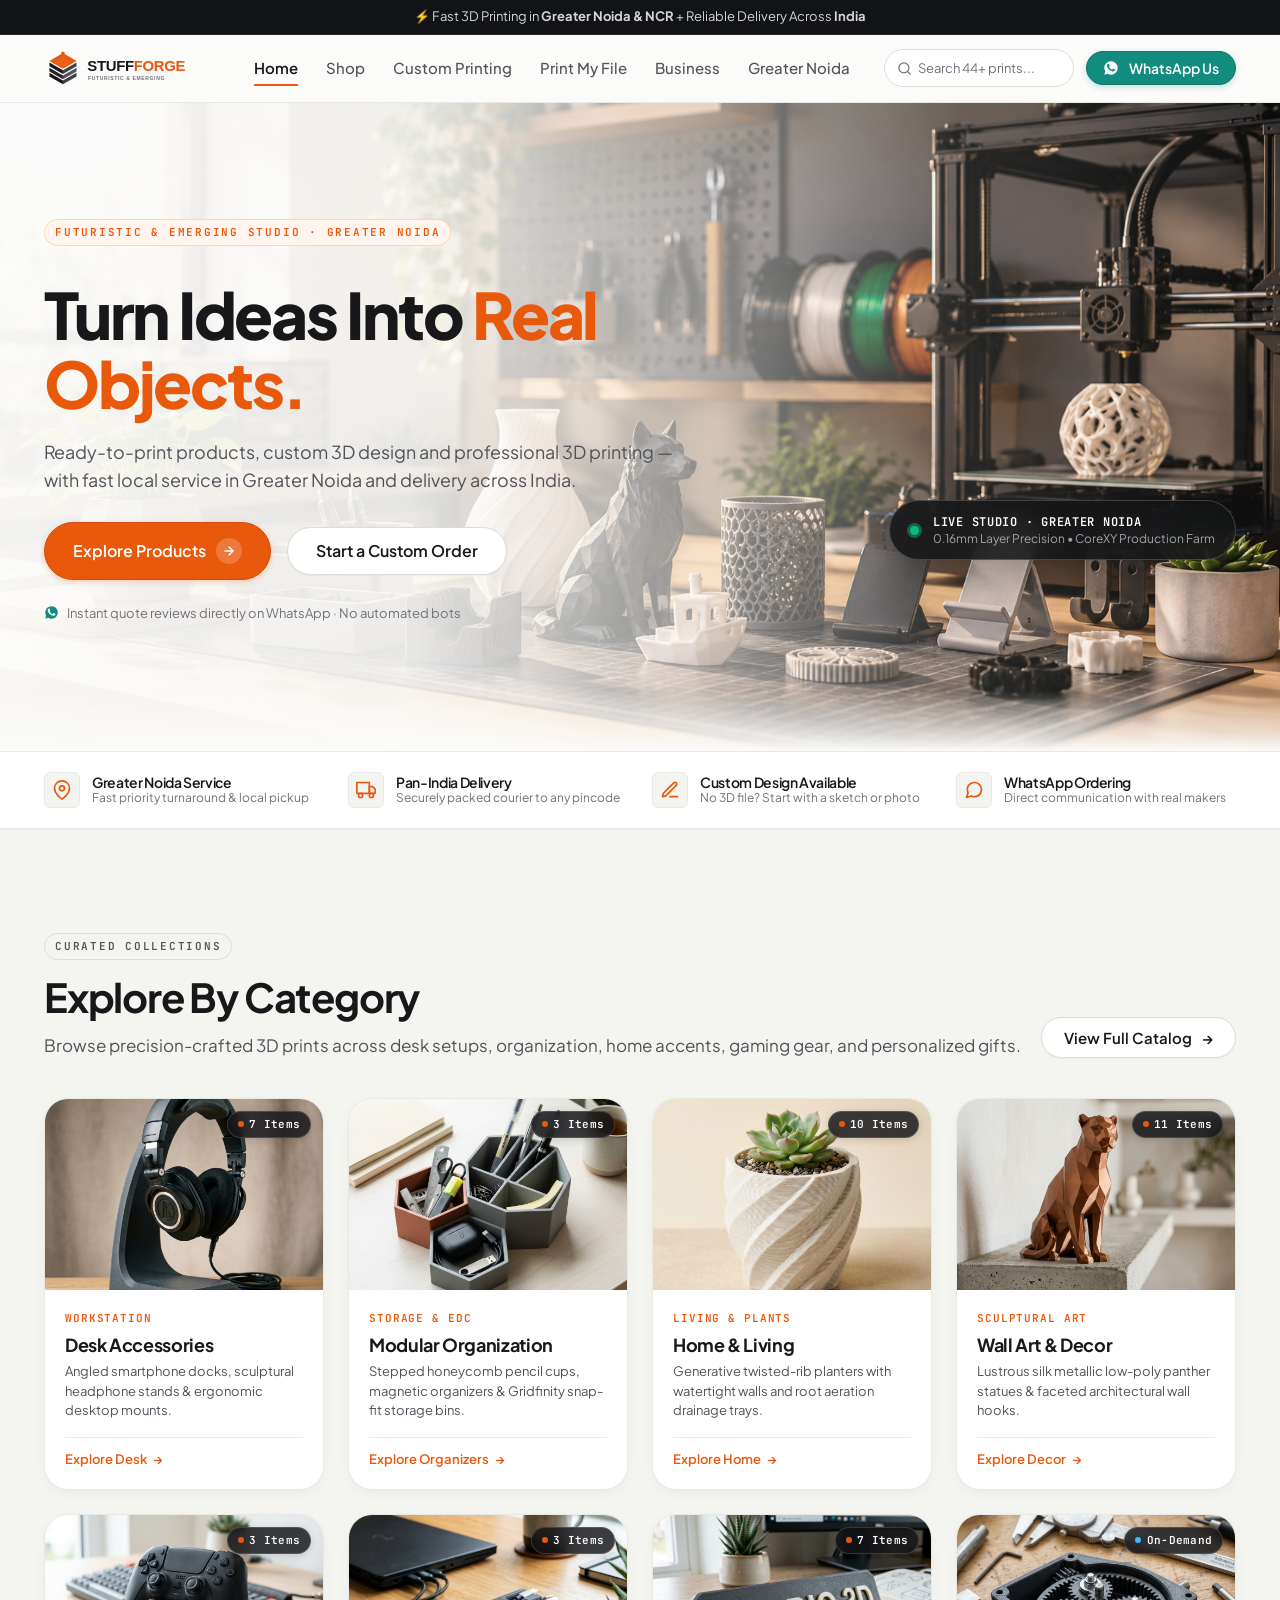
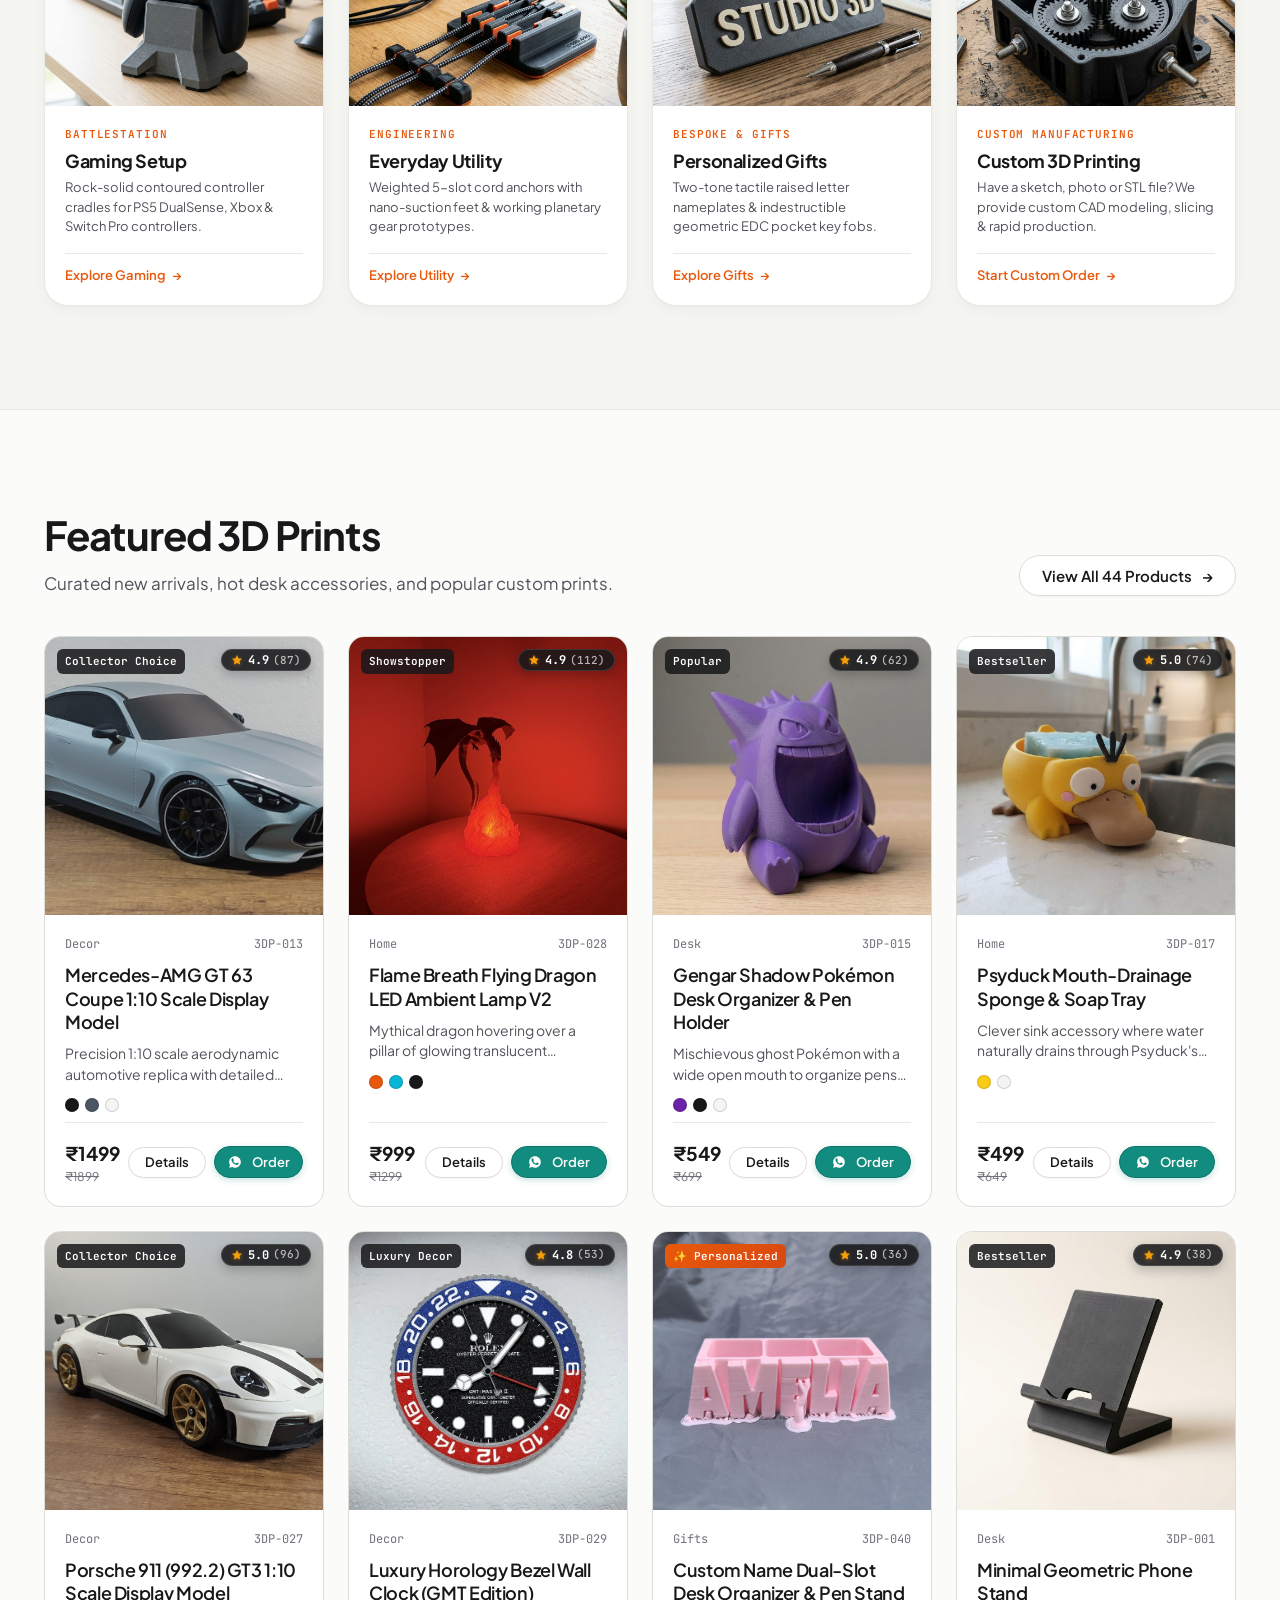
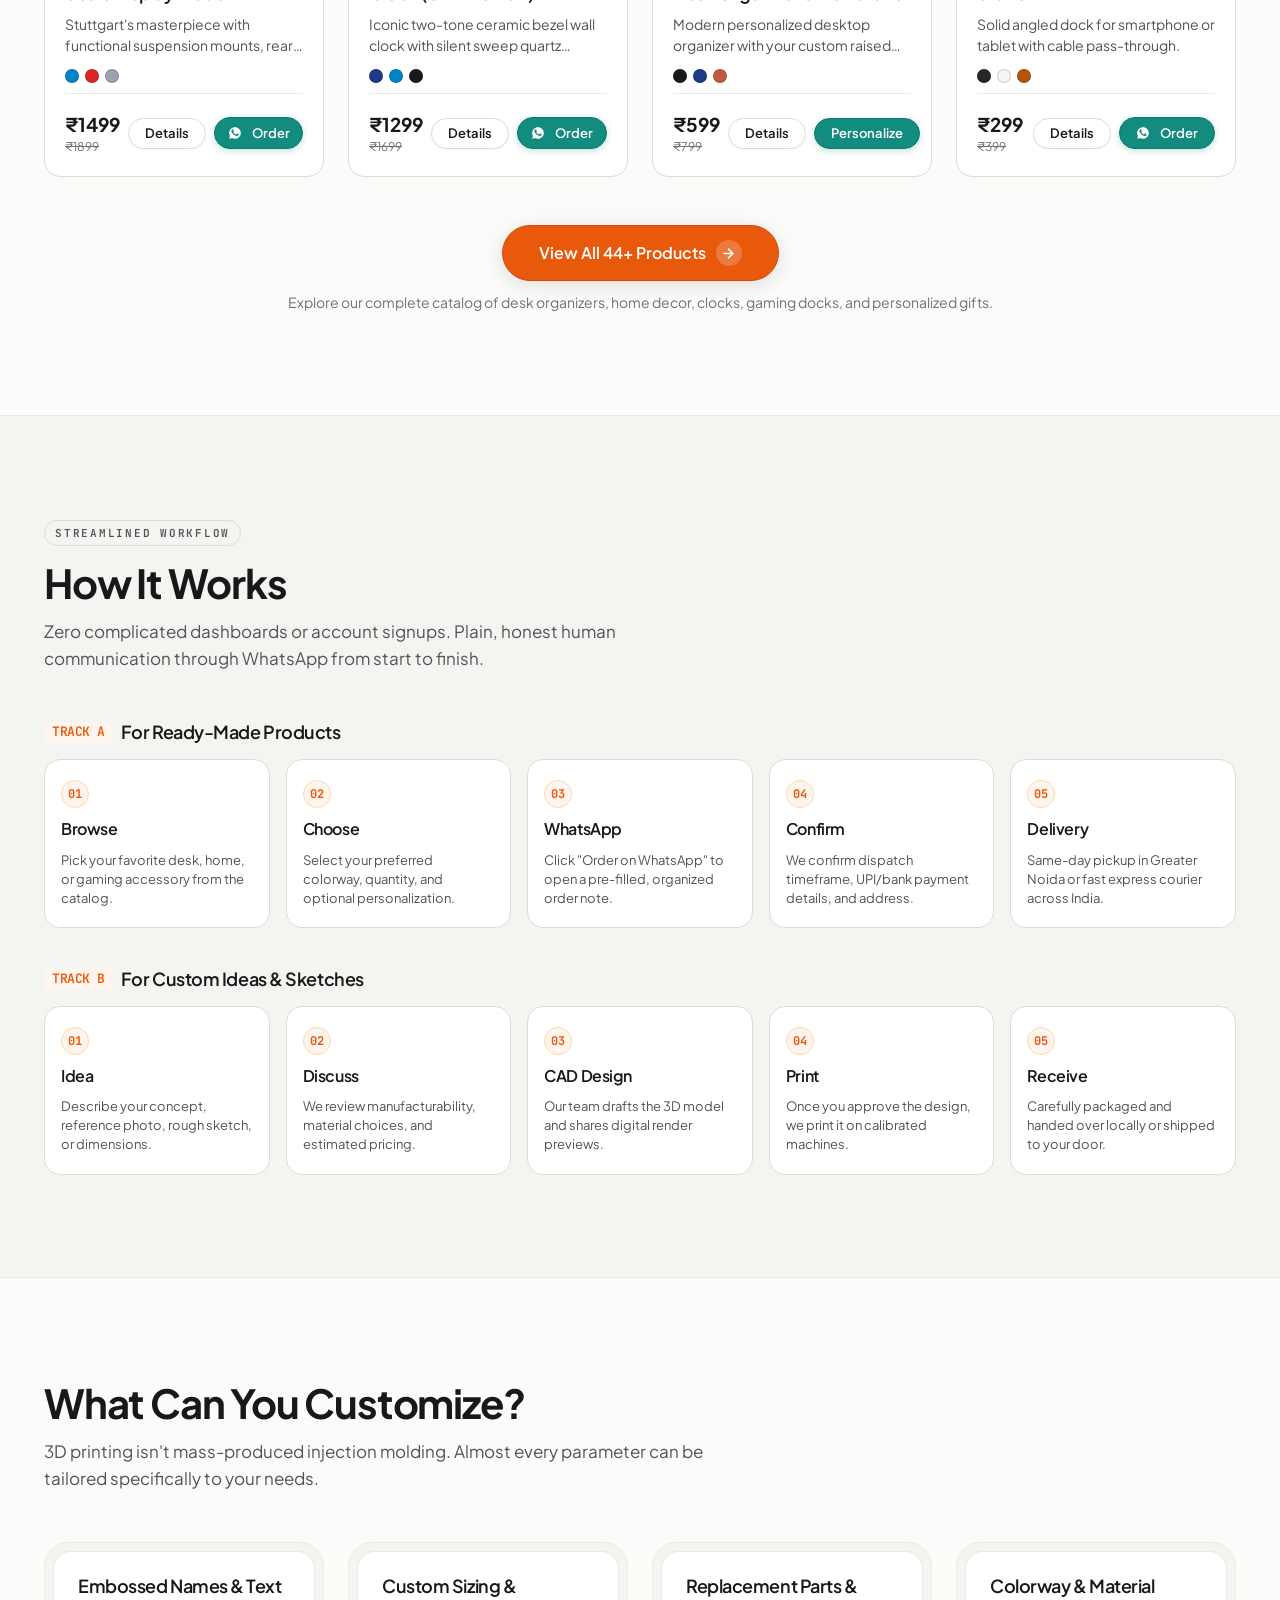
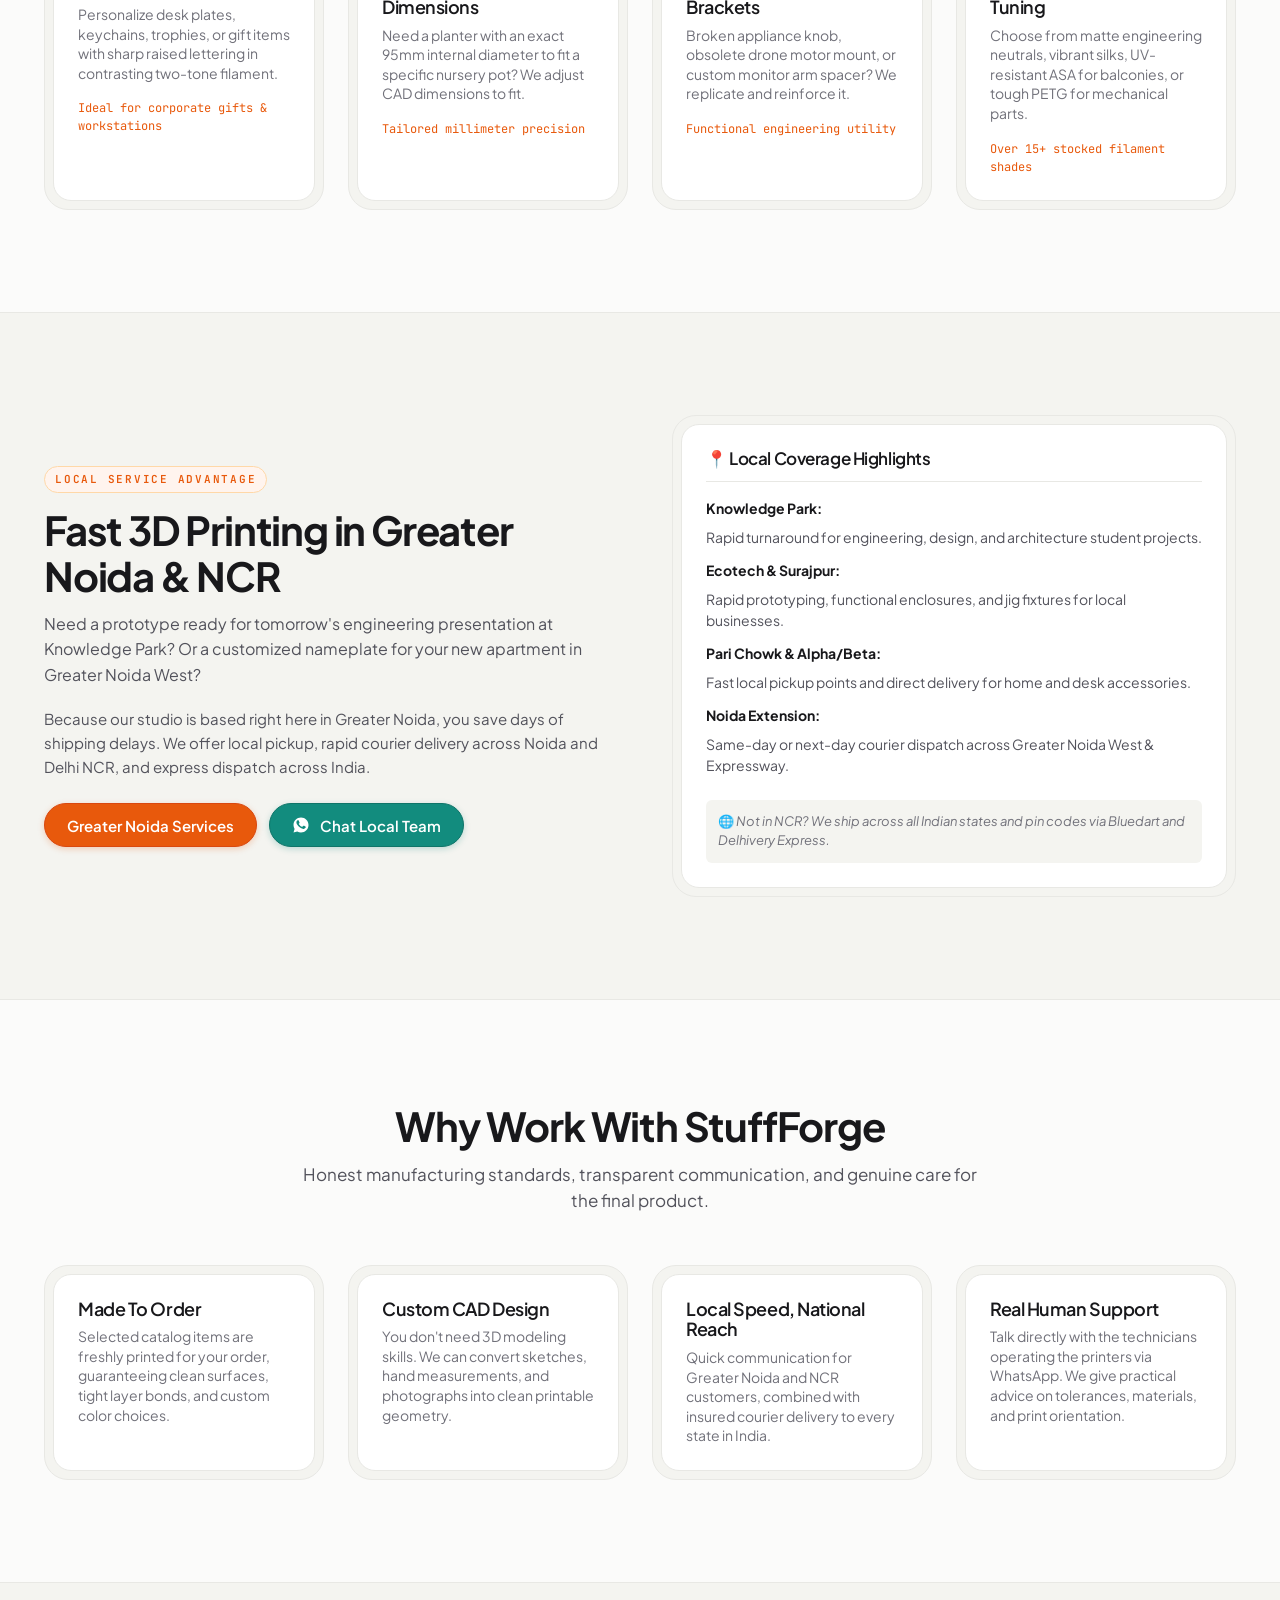
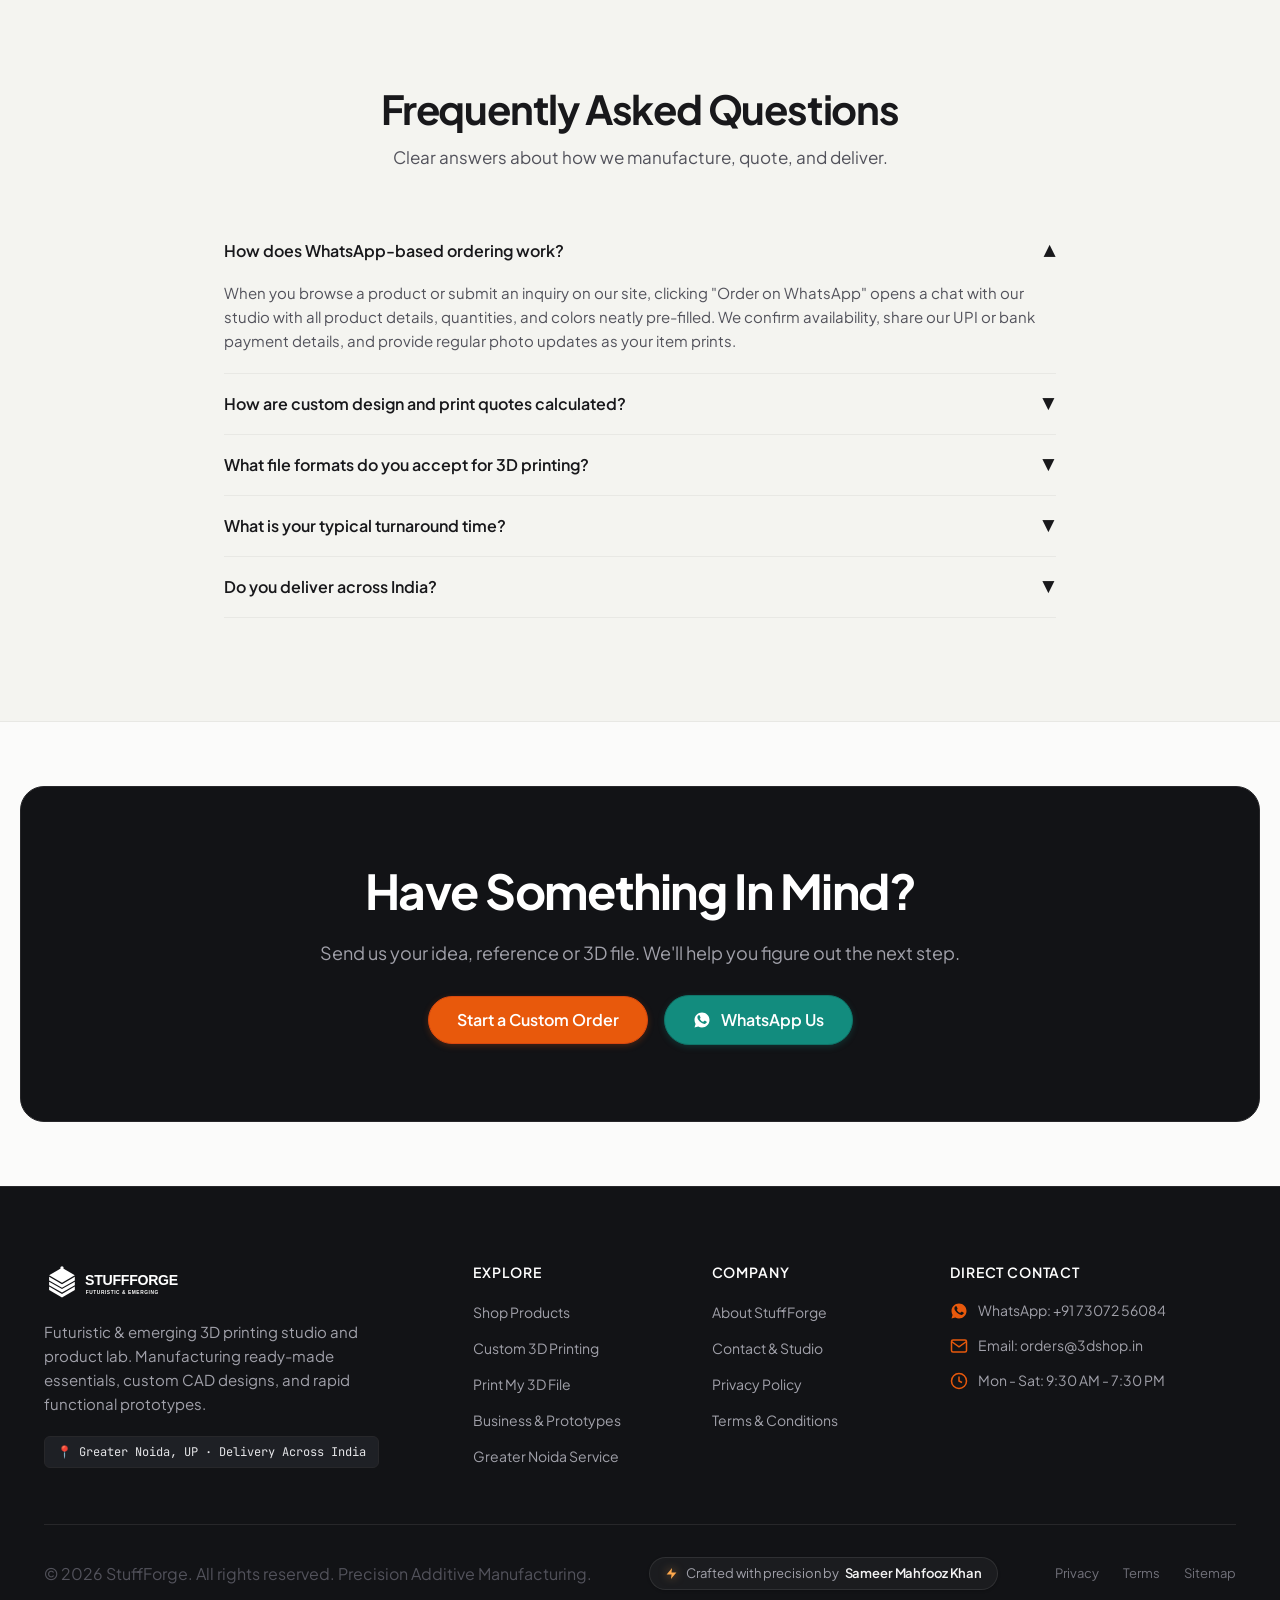
==== commit 24feb9c8: "Rebrand website to StuffForge with tagline Futuristic & Emerging" ====
--- a/index.html
+++ b/index.html
@@ -3,20 +3,20 @@
 <head>
   <meta charset="UTF-8">
   <meta name="viewport" content="width=device-width, initial-scale=1.0">
-  <title>3D Shop | 3D Printed Products &amp; Custom 3D Printing in India</title>
+  <title>StuffForge | Futuristic &amp; Emerging 3D Printing in India</title>
   <meta name="description" content="Shop ready-made 3D printed products or request custom 3D design and manufacturing. Fast local service in Greater Noida and secure delivery across India.">
   <link rel="canonical" href="https://3dshop.in/">
   
   <!-- Open Graph / Facebook -->
   <meta property="og:type" content="website">
   <meta property="og:url" content="https://3dshop.in/">
-  <meta property="og:title" content="3D Shop | Turn Ideas Into Real Objects">
+  <meta property="og:title" content="StuffForge | Turn Ideas Into Real Objects">
   <meta property="og:description" content="Ready-to-print products, custom 3D design and professional 3D printing. Fast local service in Greater Noida with nationwide delivery across India.">
   <meta property="og:image" content="https://3dshop.in/assets/images/hero-studio-prints.jpg">
 
   <!-- Twitter / X -->
   <meta name="twitter:card" content="summary_large_image">
-  <meta name="twitter:title" content="3D Shop | 3D Printed Products &amp; Custom 3D Printing">
+  <meta name="twitter:title" content="StuffForge | Futuristic &amp; Emerging 3D Printing">
   <meta name="twitter:description" content="Shop ready-made 3D printed products or request custom 3D design. Fast local service in Greater Noida &amp; delivery across India.">
   <meta name="twitter:image" content="https://3dshop.in/assets/images/hero-studio-prints.jpg">
 
@@ -35,9 +35,9 @@
   {
     "@context": "https://schema.org",
     "@type": "LocalBusiness",
-    "name": "3D Shop",
+    "name": "StuffForge",
     "image": "https://3dshop.in/assets/images/hero-studio-prints.jpg",
-    "description": "3D printing studio and product store in Greater Noida, providing ready-made 3D printed products, custom 3D design, and rapid prototyping across India.",
+    "description": "Futuristic and emerging 3D printing studio and product store in Greater Noida, providing ready-made 3D printed products, custom 3D design, and rapid prototyping across India.",
     "telephone": "+917307256084",
     "address": {
       "@type": "PostalAddress",
@@ -70,8 +70,8 @@
   <!-- Header -->
   <header class="site-header" role="banner">
     <div class="container header-container">
-      <a href="index.html" class="logo-link" aria-label="3D Shop Homepage">
-        <img src="assets/logo/logo.svg" alt="3D Shop Logo" class="logo-img" width="160" height="38">
+      <a href="index.html" class="logo-link" aria-label="StuffForge Homepage">
+        <img src="assets/logo/logo.svg" alt="StuffForge Logo" class="logo-img" width="160" height="38">
       </a>
 
       <nav class="desktop-nav" aria-label="Main Navigation">
@@ -121,7 +121,7 @@
   <div class="mobile-drawer-overlay"></div>
   <aside class="mobile-drawer" aria-label="Mobile Navigation Drawer">
     <div class="mobile-drawer-header">
-      <img src="assets/logo/logo.svg" alt="3D Shop Logo" class="mobile-drawer-logo" width="130" height="30">
+      <img src="assets/logo/logo.svg" alt="StuffForge Logo" class="mobile-drawer-logo" width="130" height="30">
       <button type="button" class="mobile-drawer-close" aria-label="Close navigation menu" title="Close menu">
         <svg width="20" height="20" viewBox="0 0 24 24" fill="none" stroke="currentColor" stroke-width="2.5" stroke-linecap="round" stroke-linejoin="round">
           <line x1="18" y1="6" x2="6" y2="18"></line>
@@ -161,7 +161,7 @@
       <div class="container">
         <div class="hero-grid">
           <div class="hero-content">
-            <div class="eyebrow">Studio &amp; Product Lab · Greater Noida</div>
+            <div class="eyebrow">Futuristic &amp; Emerging Studio · Greater Noida</div>
             <h1 class="hero-title">
               Turn Ideas Into <span class="highlight">Real Objects.</span>
             </h1>
@@ -743,11 +743,11 @@
       </div>
     </section>
 
-    <!-- Why 3D Shop (Trust Section) -->
+    <!-- Why StuffForge (Trust Section) -->
     <section class="section">
       <div class="container">
         <div class="section-header center">
-          <h2 class="section-title">Why Work With 3D Shop</h2>
+          <h2 class="section-title">Why Work With StuffForge</h2>
           <p class="section-description">Honest manufacturing standards, transparent communication, and genuine care for the final product.</p>
         </div>
 
@@ -883,10 +883,10 @@
       <div class="footer-top">
         <div class="footer-brand">
           <a href="index.html">
-            <img src="assets/logo/logo.svg" alt="3D Shop Logo" class="footer-logo" width="150" height="36">
+            <img src="assets/logo/logo.svg" alt="StuffForge Logo" class="footer-logo" width="150" height="36">
           </a>
           <p class="footer-tagline">
-            Precision 3D printing studio and product lab. Manufacturing ready-made essentials, custom CAD designs, and rapid functional prototypes.
+            Futuristic &amp; emerging 3D printing studio and product lab. Manufacturing ready-made essentials, custom CAD designs, and rapid functional prototypes.
           </p>
           <div class="footer-service-pill">
             <span>📍 Greater Noida, UP · Delivery Across India</span>
@@ -907,7 +907,7 @@
         <div>
           <h4 class="footer-col-title">Company</h4>
           <ul class="footer-links">
-            <li><a href="about.html" class="footer-link">About 3D Shop</a></li>
+            <li><a href="about.html" class="footer-link">About StuffForge</a></li>
             <li><a href="contact.html" class="footer-link">Contact &amp; Studio</a></li>
             <li><a href="privacy-policy.html" class="footer-link">Privacy Policy</a></li>
             <li><a href="terms.html" class="footer-link">Terms &amp; Conditions</a></li>
@@ -942,7 +942,7 @@
       </div>
 
       <div class="footer-bottom">
-        <p>© <span class="current-year">2026</span> 3D Shop. All rights reserved. Precision Additive Manufacturing.</p>
+        <p>© <span class="current-year">2026</span> StuffForge. All rights reserved. Precision Additive Manufacturing.</p>
         <div class="footer-creator-credit">
           <span class="creator-badge">
             <svg class="creator-icon" width="13" height="13" viewBox="0 0 24 24" fill="currentColor" aria-hidden="true">
--- a/css/style.css
+++ b/css/style.css
@@ -1,6 +1,6 @@
 /* ==========================================================================
-   3D SHOP - CORE DESIGN SYSTEM & TOKENS
-   Aesthetic: Precision Manufacturing Studio + Premium Clean E-Commerce
+   STUFFFORGE - CORE DESIGN SYSTEM & TOKENS
+   Futuristic & Emerging 3D Printing Studio + Premium Clean E-Commerce
    No generic AI templates. Engineered, confident, human-designed.
    ========================================================================== */
 
--- a/css/components.css
+++ b/css/components.css
@@ -1,5 +1,5 @@
 /* ==========================================================================
-   3D SHOP - COMPONENTS & INTERACTIVE PATTERNS
+   STUFFFORGE - COMPONENTS & INTERACTIVE PATTERNS
    Engineered components: Double-Bezel Architecture, Button-in-Button CTAs,
    Conversational Forms, Product Cards, and Accordions.
    ========================================================================== */
--- a/css/responsive.css
+++ b/css/responsive.css
@@ -1,5 +1,5 @@
 /* ==========================================================================
-   3D SHOP - RESPONSIVE & MOBILE POLISH
+   STUFFFORGE - RESPONSIVE & MOBILE POLISH
    Mobile-first safeguards, touch targets, drawer transitions, safe areas.
    ========================================================================== */
 
